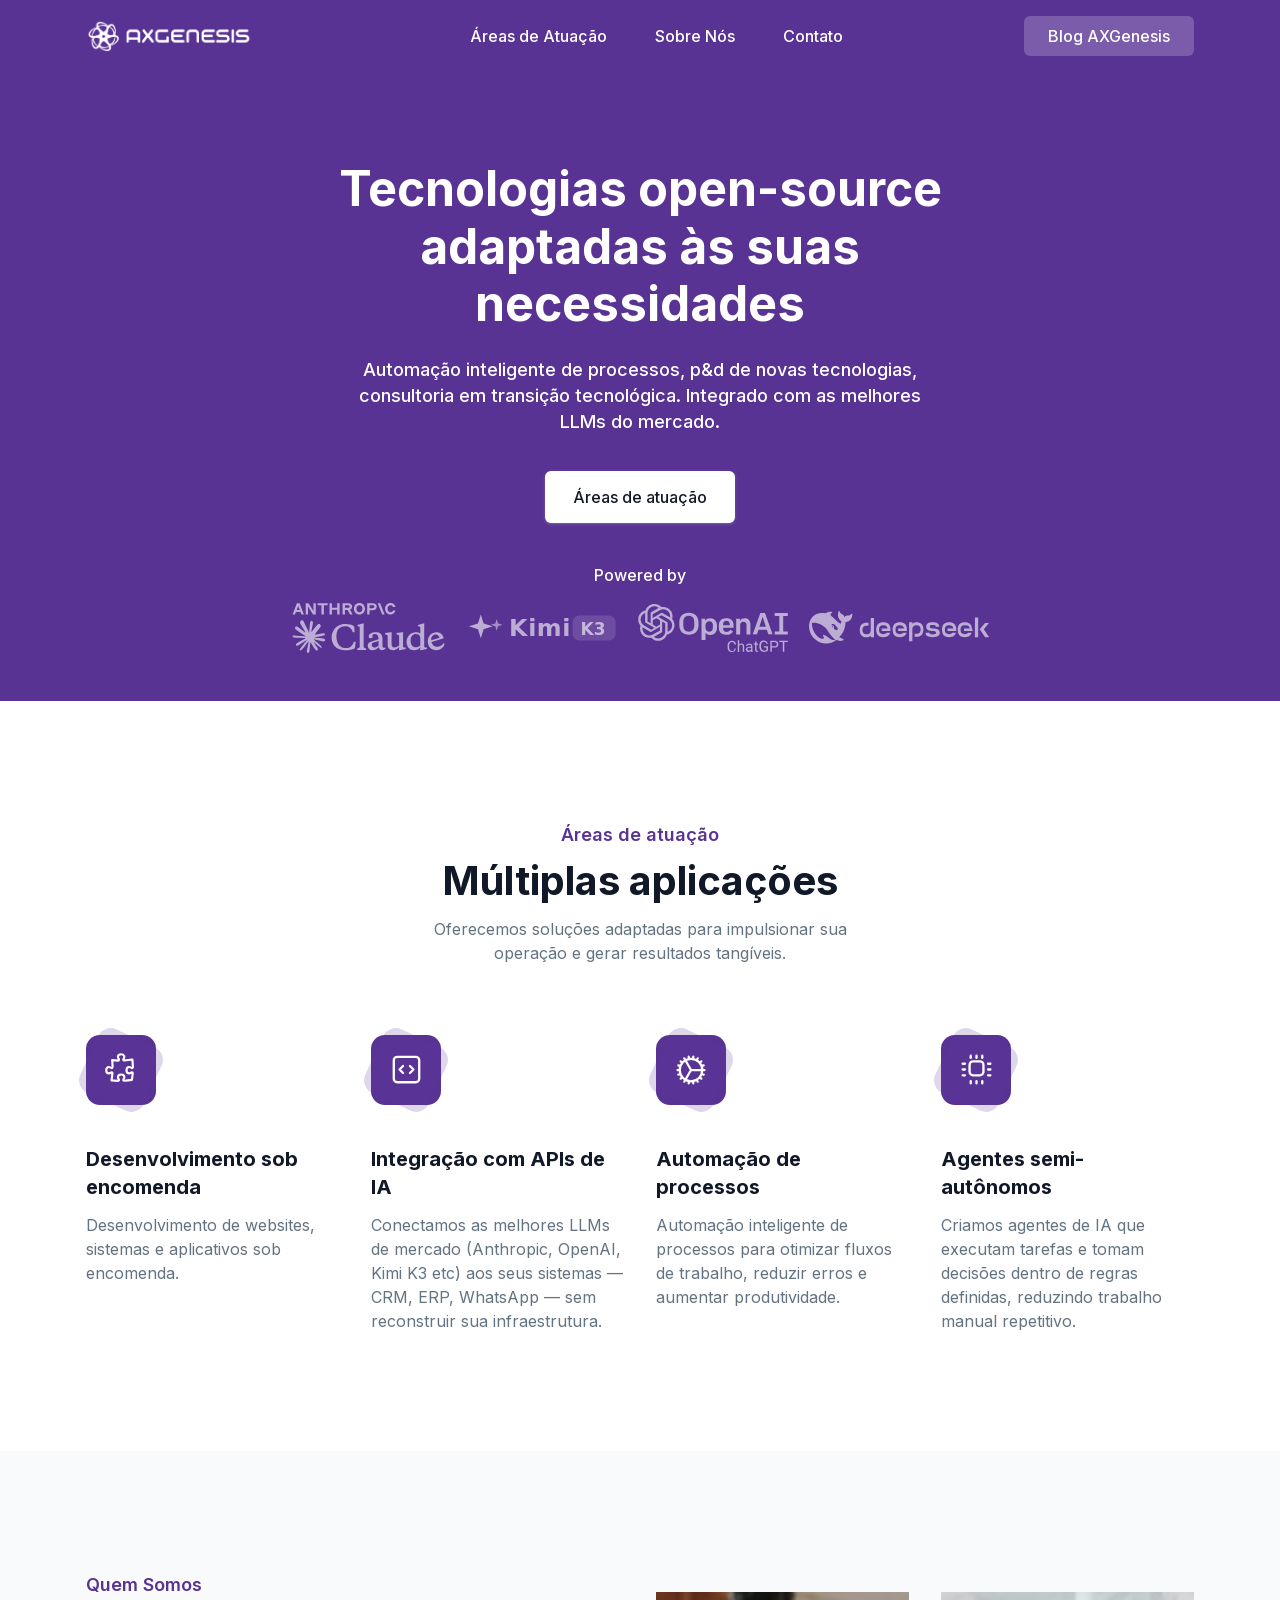
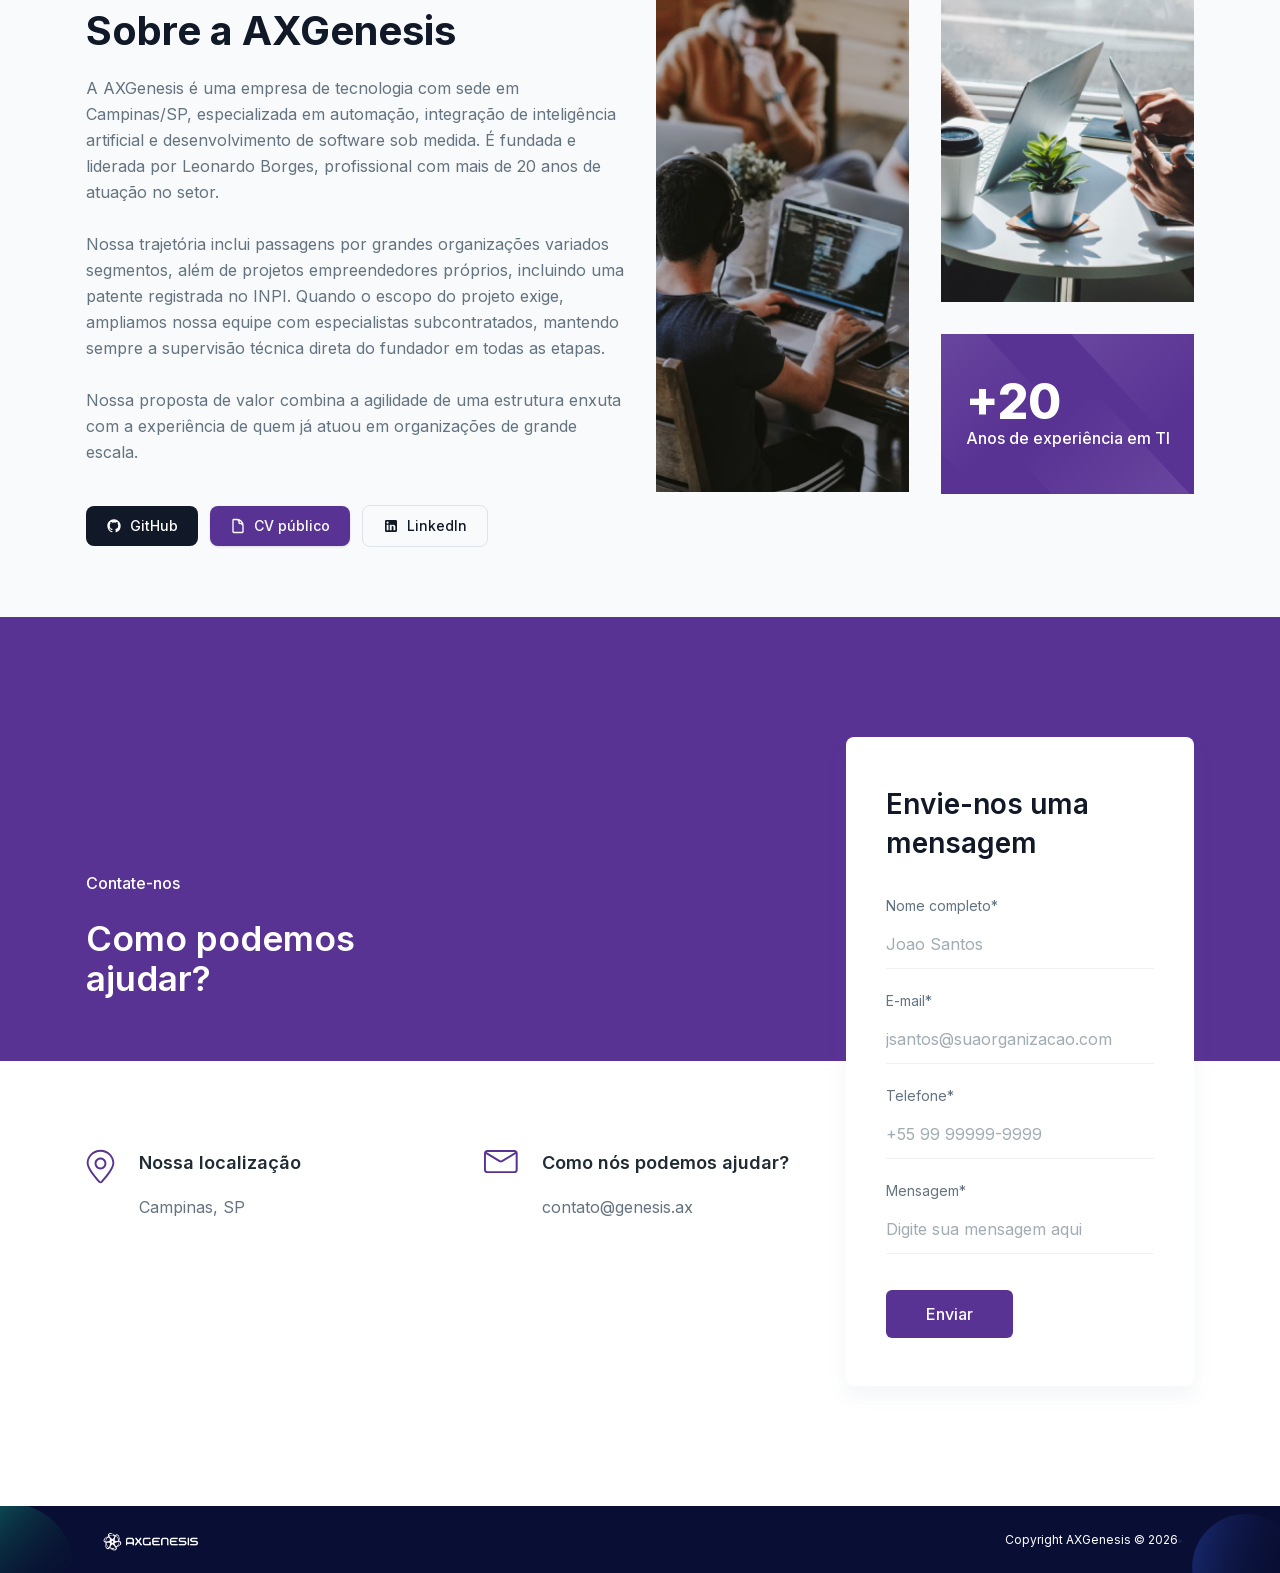
==== index.html @ af38ced1 "Deploy: 2026-09-05 17:07:04" ====
<!DOCTYPE html><!--0XOWK2RWVu7xTV4B09ggC--><html lang="en"><head><meta charSet="utf-8"/><meta name="viewport" content="width=device-width, initial-scale=1"/><link rel="preload" href="/_next/static/media/e4af272ccee01ff0-s.p.woff2" as="font" crossorigin="" type="font/woff2"/><link rel="preload" as="image" href="/assets/images/logo/logo-white.png?v251006"/><link rel="preload" as="image" href="/assets/images/logo/logo.png?v251006"/><link rel="stylesheet" href="/_next/static/css/878506a8f1ede162.css" data-precedence="next"/><link rel="stylesheet" href="/_next/static/css/25c878a8193214cf.css" data-precedence="next"/><link rel="preload" as="script" fetchPriority="low" href="/_next/static/chunks/webpack-84e8098a0999b35b.js"/><script src="/_next/static/chunks/4bd1b696-c023c6e3521b1417.js" async=""></script><script src="/_next/static/chunks/255-bc8b3b9a93d25a64.js" async=""></script><script src="/_next/static/chunks/main-app-a65206d79a00ed48.js" async=""></script><script src="/_next/static/chunks/app/layout-ecc657e2319ba017.js" async=""></script><script src="/_next/static/chunks/619-ba102abea3e3d0e4.js" async=""></script><script src="/_next/static/chunks/356-1fcf197c11312f1f.js" async=""></script><script src="/_next/static/chunks/app/page-31027a26f374701c.js" async=""></script><link rel="preload" href="/assets/js/wow.min.js" as="script"/><link rel="preload" href="/assets/js/main.js" as="script"/><meta name="next-size-adjust" content=""/><link rel="preload" href="/assets/images/logo/logo.png?v251006" as="image"/><title>AXGenesis - Tecnologias open-source adaptadas à sua necessidade</title><meta name="robots" content="noindex, nofollow, nocache"/><meta name="googlebot" content="noindex, nofollow, noimageindex, max-video-preview:-1, max-image-preview:none, max-snippet:-1"/><link rel="icon" href="/assets/images/favicon.png"/><script src="/_next/static/chunks/polyfills-42372ed130431b0a.js" noModule=""></script></head><body class="__variable_b9c7ce antialiased font-inter"><div hidden=""><!--$--><!--/$--></div><script>(self.__next_s=self.__next_s||[]).push(["/assets/js/wow.min.js",{}])</script><div class="absolute top-0 left-0 z-40 flex items-center w-full bg-primary ud-header"><div class="container px-4 mx-auto"><div class="relative flex items-center justify-between -mx-4"><div class="max-w-full px-4 w-full sm:w-60"><a class="block w-full py-5 navbar-logo" href="//"><img alt="logo" width="701" height="133" decoding="async" data-nimg="1" class="w-full header-logo header-logo-white" style="color:transparent" src="/assets/images/logo/logo-white.png?v251006"/><img alt="logo" width="701" height="133" decoding="async" data-nimg="1" class="w-full header-logo header-logo-black hidden" style="color:transparent" src="/assets/images/logo/logo.png?v251006"/></a></div><div class="flex items-center justify-between w-full px-4"><div class="flex-1 flex justify-center"><button id="navbarToggler" class="absolute right-4 top-1/2 block -translate-y-1/2 rounded-lg px-3 py-[6px] ring-primary lg:hidden "><span class="relative my-[6px] block h-[2px] w-[30px] bg-white"></span><span class="relative my-[6px] block h-[2px] w-[30px] bg-white"></span><span class="relative my-[6px] block h-[2px] w-[30px] bg-white"></span></button><nav id="navbarCollapse" class="absolute right-4 top-full w-full max-w-[250px] rounded-lg bg-white py-5 shadow-lg dark:bg-dark-2 lg:static lg:block lg:w-full lg:max-w-full lg:min-h-[72px] lg:bg-transparent lg:px-4 lg:py-0 lg:shadow-none dark:lg:bg-transparent xl:px-6 hidden"><ul class="block lg:flex lg:justify-center"><li class="relative group"><a href="#use-cases" class="flex py-2 mx-8 text-base font-medium ud-menu-scroll text-black dark:text-dark lg:text-white group-hover:text-primary dark:lg:text-white lg:mx-4 lg:inline-flex lg:px-0 lg:py-6 lg:group-hover:text-white lg:group-hover:opacity-70 xl:mx-6">Áreas de Atuação</a></li><li class="relative group"><a href="#about" class="flex py-2 mx-8 text-base font-medium ud-menu-scroll text-black dark:text-dark lg:text-white group-hover:text-primary dark:lg:text-white lg:mx-4 lg:inline-flex lg:px-0 lg:py-6 lg:group-hover:text-white lg:group-hover:opacity-70 xl:mx-6">Sobre Nós</a></li><li class="relative group"><a href="#contact" class="flex py-2 mx-8 text-base font-medium ud-menu-scroll text-black dark:text-dark lg:text-white group-hover:text-primary dark:lg:text-white lg:mx-4 lg:inline-flex lg:px-0 lg:py-6 lg:group-hover:text-white lg:group-hover:opacity-70 xl:mx-6">Contato</a></li><li class="relative group lg:hidden"><a class="flex py-2 mx-8 text-base font-medium text-black dark:text-dark lg:text-white group-hover:text-primary dark:lg:text-white lg:mx-4 lg:inline-flex lg:px-0 lg:py-6 lg:group-hover:text-white lg:group-hover:opacity-70 xl:mx-6" href="/blog/">Blog AXGenesis</a></li></ul></nav></div><div class="flex items-center justify-end shrink-0 pr-16 lg:pr-0"><div class="hidden lg:flex"><a class="whitespace-nowrap px-6 py-2 text-base font-medium text-white duration-300 ease-in-out rounded-md bg-white/20 signUpBtn hover:bg-white/100 hover:text-dark" href="/blog/">Blog AXGenesis</a></div></div></div></div></div></div><div id="home" class="relative overflow-hidden bg-primary pt-[120px] md:pt-[130px] lg:pt-[160px]"><div class="container px-4 mx-auto"><div class="flex flex-wrap items-center -mx-4"><div class="w-full px-4"><div class="hero-content wow fadeInUp mx-auto max-w-[780px] text-center" data-wow-delay=".2s"><h1 class="mb-6 text-3xl font-bold leading-snug text-white sm:text-4xl sm:leading-snug lg:text-5xl lg:leading-[1.2]">Tecnologias open-source adaptadas às suas necessidades</h1><p class="mx-auto mb-9 max-w-[600px] text-base font-medium text-white sm:text-lg sm:leading-[1.44]">Automação inteligente de processos, p&amp;d de novas tecnologias, consultoria em transição tecnológica. Integrado com as melhores LLMs do mercado.</p><ul class="flex flex-wrap items-center justify-center gap-5 mb-10"><li><a href="#use-cases" class="inline-flex items-center justify-center rounded-md bg-white px-7 py-[14px] text-center text-base font-medium text-dark shadow-1 transition duration-300 ease-in-out hover:bg-gray-2 hover:text-body-color">Áreas de atuação</a></li></ul><div><p class="mb-4 text-base font-medium text-center text-white">Powered by</p><div class="flex overflow-x-scroll items-center justify-start gap-4 text-center wow fadeInUp sm:justify-center md:overflow-x-hidden" data-wow-delay=".3s"><a href="https://www.anthropic.com/claude" class="duration-300 ease-in-out text-white/60 hover:text-white inline-flex items-center mr-[5px]" target="_blank"><svg viewBox="0 0 233.93408 76.937057" class="fill-current" width="155" height="50" xmlns="http://www.w3.org/2000/svg"><g transform="translate(-580.57819,-8.7834806)"><g transform="matrix(1.2590024,0,0,1.2590024,-167.99718,-2.2749427)"><g transform="matrix(0.12297993,0,0,0.12297993,594.57817,8.7834807)" fill="currentColor"><path d="m 250.649,23.3494 h 37.328 v 89.7446 h 23.825 V 23.3494 H 349.13 V 1.9061 h -98.481 z"></path><path d="M 208.557,79.7376 158.522,1.9061 H 131.519 V 113.094 h 23.032 V 35.2624 l 50.035,77.8316 h 27.002 V 1.9061 h -23.031 z"></path><path d="M 444.434,46.2224 H 392.017 V 1.9061 H 368.191 V 113.094 h 23.826 V 67.6657 h 52.417 V 113.094 H 468.26 V 1.9061 h -23.826 z"></path><path d="M 44.3163,1.9061 0,113.094 h 24.779 l 9.0634,-23.3495 h 46.3637 l 9.0619,23.3495 h 24.779 L 69.7307,1.9061 Z M 41.8575,69.0953 57.0235,30.0207 72.19,69.0953 Z"></path><path d="m 665.698,0 c -32.086,0 -54.8,23.826 -54.8,57.6588 0,33.5152 22.714,57.3412 54.8,57.3412 31.926,0 54.482,-23.826 54.482,-57.3412 C 720.18,23.826 697.624,0 665.698,0 Z m 0,92.7624 c -18.744,0 -30.18,-13.3425 -30.18,-35.1036 0,-22.0787 11.436,-35.4212 30.18,-35.4212 18.584,0 29.861,13.3425 29.861,35.4212 0,21.7612 -11.277,35.1036 -29.861,35.1036 z"></path><path d="m 998.785,75.7666 c -4.13,10.8011 -12.39,16.9958 -23.668,16.9958 -18.743,0 -30.179,-13.3425 -30.179,-35.1036 0,-22.0787 11.436,-35.4212 30.179,-35.4212 11.278,0 19.538,6.1947 23.668,16.9958 h 25.255 C 1017.85,15.4075 999.261,0 975.117,0 943.032,0 920.318,23.826 920.318,57.6588 920.318,91.174 943.032,115 975.117,115 999.42,115 1018,99.4337 1024.2,75.7666 Z"></path><path d="M 846.934,1.9061 891.25,113.094 h 24.302 L 871.236,1.9061 Z"></path><path d="M 796.74,1.9061 H 742.417 V 113.094 h 23.826 V 72.7486 h 30.497 c 25.256,0 40.663,-13.3425 40.663,-35.4213 0,-22.0788 -15.407,-35.4212 -40.663,-35.4212 z m -1.112,49.3991 H 766.243 V 23.3494 h 29.385 c 11.755,0 17.949,4.7652 17.949,13.9779 0,9.2127 -6.194,13.9779 -17.949,13.9779 z"></path><path d="m 592.631,35.7389 c 0,-20.9668 -15.407,-33.8328 -40.663,-33.8328 H 497.645 V 113.094 h 23.826 V 69.5718 h 26.525 l 23.827,43.5222 h 26.368 L 571.807,66.2568 C 585.05,61.166 592.631,50.4459 592.631,35.7389 Z m -71.16,-12.39 h 29.385 c 11.754,0 17.949,4.2887 17.949,12.39 0,8.1013 -6.195,12.39 -17.949,12.39 h -29.385 z"></path></g><g transform="matrix(0.26929633,0,0,0.26929633,574.12242,-30.207122)" fill="currentColor"><path d="m 105.01,322.07 29.14,-16.35 0.49,-1.42 -0.49,-0.79 h -1.42 l -4.87,-0.3 -16.65,-0.45 -14.44,-0.6 -13.99,-0.75 -3.52,-0.75 -3.3,-4.35 0.34,-2.17 2.96,-1.99 4.24,0.37 9.37,0.64 14.06,0.97 10.2,0.6 15.11,1.57 h 2.4 l 0.34,-0.97 -0.82,-0.6 -0.64,-0.6 -14.55,-9.86 -15.75,-10.42 -8.25,-6 -4.46,-3.04 -2.25,-2.85 -0.97,-6.22 4.05,-4.46 5.44,0.37 1.39,0.37 5.51,4.24 11.77,9.11 15.37,11.32 2.25,1.87 0.9,-0.64 0.11,-0.45 -1.01,-1.69 -8.36,-15.11 -8.92,-15.37 -3.97,-6.37 -1.05,-3.82 c -0.37,-1.57 -0.64,-2.89 -0.64,-4.5 l 4.61,-6.26 2.55,-0.82 6.15,0.82 2.59,2.25 3.82,8.74 6.19,13.76 9.6,18.71 2.81,5.55 1.5,5.14 0.56,1.57 h 0.97 v -0.9 l 0.79,-10.54 1.46,-12.94 1.42,-16.65 0.49,-4.69 2.32,-5.62 4.61,-3.04 3.6,1.72 2.96,4.24 -0.41,2.74 -1.76,11.44 -3.45,17.92 -2.25,12 h 1.31 l 1.5,-1.5 6.07,-8.06 10.2,-12.75 4.5,-5.06 5.25,-5.59 3.37,-2.66 h 6.37 l 4.69,6.97 -2.1,7.2 -6.56,8.32 -5.44,7.05 -7.8,10.5 -4.87,8.4 0.45,0.67 1.16,-0.11 17.62,-3.75 9.52,-1.72 11.36,-1.95 5.14,2.4 0.56,2.44 -2.02,4.99 -12.15,3 -14.25,2.85 -21.22,5.02 -0.26,0.19 0.3,0.37 9.56,0.9 4.09,0.22 h 10.01 l 18.64,1.39 4.87,3.22 2.92,3.94 -0.49,3 -7.5,3.82 -10.12,-2.4 -23.62,-5.62 -8.1,-2.02 h -1.12 v 0.67 l 6.75,6.6 12.37,11.17 15.49,14.4 0.79,3.56 -1.99,2.81 -2.1,-0.3 -13.61,-10.24 -5.25,-4.61 -11.89,-10.01 h -0.79 v 1.05 l 2.74,4.01 14.47,21.75 0.75,6.67 -1.05,2.17 -3.75,1.31 -4.12,-0.75 -8.47,-11.89 -8.74,-13.39 -7.05,-12 -0.86,0.49 -4.16,44.81 -1.95,2.29 -4.5,1.72 -3.75,-2.85 -1.99,-4.61 1.99,-9.11 2.4,-11.89 1.95,-9.45 1.76,-11.74 1.05,-3.9 -0.07,-0.26 -0.86,0.11 -8.85,12.15 -13.46,18.19 -10.65,11.4 -2.55,1.01 -4.42,-2.29 0.41,-4.09 2.47,-3.64 14.74,-18.75 8.89,-11.62 5.74,-6.71 -0.04,-0.97 h -0.34 l -39.15,25.42 -6.97,0.9 -3,-2.81 0.37,-4.61 1.42,-1.5 11.77,-8.1 -0.04,0.04 z"></path><path d="m 317.73,349.33 c -18.82,0 -31.69,-10.5 -37.76,-26.66 -3.17,-8.42 -4.74,-17.36 -4.61,-26.36 0,-27.11 12.15,-45.94 39,-45.94 18.04,0 29.17,7.87 35.51,26.66 h 7.72 l -1.05,-25.91 c -10.8,-6.97 -24.3,-10.5 -40.72,-10.5 -23.14,0 -42.82,10.35 -53.77,29.02 -5.66,9.86 -8.53,21.07 -8.32,32.44 0,20.74 9.79,39.11 28.16,49.31 10.06,5.37 21.34,8.04 32.74,7.72 17.92,0 32.14,-3.41 44.74,-9.37 l 3.26,-28.57 h -7.87 c -4.72,13.05 -10.35,20.89 -19.69,25.05 -4.57,2.06 -10.35,3.11 -17.32,3.11 z m 81.18,-98.96 0.75,-12.75 h -5.32 l -23.7,7.12 v 3.86 l 10.5,4.87 v 89.17 c 0,6.07 -3.11,7.42 -11.25,8.44 v 6.52 h 40.31 v -6.52 c -8.17,-1.01 -11.25,-2.36 -11.25,-8.44 V 250.4 l -0.04,-0.04 z m 160.31,108.75 h 3.11 l 27.26,-5.17 v -6.67 l -3.82,-0.3 c -6.37,-0.6 -8.02,-1.91 -8.02,-7.12 v -47.55 l 0.75,-15.26 h -4.31 l -25.76,3.71 v 6.52 l 2.51,0.45 c 6.97,1.01 9.04,2.96 9.04,7.84 v 42.37 c -6.67,5.17 -13.05,8.44 -20.62,8.44 -8.4,0 -13.61,-4.27 -13.61,-14.25 v -39.79 l 0.75,-15.26 h -4.42 l -25.8,3.71 v 6.52 l 2.66,0.45 c 6.97,1.01 9.04,2.96 9.04,7.84 v 39.11 c 0,16.57 9.37,24.45 24.3,24.45 11.4,0 20.74,-6.07 27.75,-14.51 l -0.75,14.51 -0.04,-0.04 z M 484.3,306.36 c 0,-21.19 -11.25,-29.32 -31.57,-29.32 -17.92,0 -30.94,7.42 -30.94,19.72 0,3.67 1.31,6.49 3.97,8.44 l 13.65,-1.8 c -0.6,-4.12 -0.9,-6.64 -0.9,-7.69 0,-6.97 3.71,-10.5 11.25,-10.5 11.14,0 16.76,7.84 16.76,20.44 v 4.12 l -28.12,8.44 c -9.37,2.55 -14.7,4.76 -18.26,9.94 -1.89,3.17 -2.8,6.82 -2.62,10.5 0,12 8.25,20.47 22.35,20.47 10.2,0 19.24,-4.61 27.11,-13.35 2.81,8.74 7.12,13.35 14.81,13.35 6.22,0 11.85,-2.51 16.87,-7.42 l -1.5,-5.17 c -2.17,0.6 -4.27,0.9 -6.49,0.9 -4.31,0 -6.37,-3.41 -6.37,-10.09 v -30.97 z m -36,40.76 c -7.69,0 -12.45,-4.46 -12.45,-12.3 0,-5.32 2.51,-8.44 7.87,-10.24 l 22.8,-7.24 v 21.9 c -7.27,5.51 -11.55,7.87 -18.22,7.87 z m 237.36,6.82 v -6.67 l -3.86,-0.3 c -6.37,-0.6 -7.99,-1.91 -7.99,-7.12 v -89.47 l 0.75,-12.75 h -5.36 l -23.7,7.12 v 3.86 l 10.5,4.87 v 29.32 c -5.91,-4.05 -12.98,-6.08 -20.14,-5.77 -23.55,0 -41.92,17.92 -41.92,44.74 0,22.09 13.2,37.35 34.95,37.35 11.25,0 21.04,-5.47 27.11,-13.95 l -0.75,13.95 h 3.15 l 27.26,-5.17 v 0 z m -49.35,-68.02 c 11.25,0 19.69,6.52 19.69,18.52 v 33.75 c -5.18,5.16 -12.23,8 -19.54,7.87 -16.12,0 -24.3,-12.75 -24.3,-29.77 0,-19.12 9.34,-30.37 24.15,-30.37 z M 743.3,302.8 c -2.1,-9.9 -8.17,-15.52 -16.61,-15.52 -12.6,0 -21.34,9.49 -21.34,23.1 0,20.14 10.65,33.19 27.86,33.19 11.48,-0.12 22.04,-6.33 27.71,-16.31 l 5.02,1.35 c -2.25,17.47 -18.07,30.52 -37.5,30.52 -22.8,0 -38.51,-16.87 -38.51,-40.87 0,-24 17.06,-41.21 39.86,-41.21 17.02,0 29.02,10.24 32.89,28.01 l -59.4,18.22 v -8.02 l 40.01,-12.41 v -0.04 z"></path></g></g></g></svg></a><a href="https://kimi.moonshot.cn/" class="duration-300 ease-in-out text-white/60 hover:text-white inline-flex items-center mr-[5px]" target="_blank" rel="noopener noreferrer"><svg class="fill-current" width="150" height="34" viewBox="0 0 132 30" fill="currentColor" xmlns="http://www.w3.org/2000/svg"><path d="M12 3 L14.5 11 L22.5 13.5 L14.5 16 L12 24 L9.5 16 L1.5 13.5 L9.5 11 Z"></path><path d="M26 7 L27.2 11 L31.2 12.2 L27.2 13.4 L26 17.4 L24.8 13.4 L20.8 12.2 L24.8 11 Z" opacity="0.75"></path><text x="37" y="22" font-family="system-ui, -apple-system, sans-serif" font-weight="700" font-size="21" letter-spacing="0.5">Kimi</text><rect x="93" y="4" width="38" height="22" rx="6" fill="currentColor" fill-opacity="0.2"></rect><text x="100" y="21" font-family="system-ui, -apple-system, sans-serif" font-weight="800" font-size="15" fill="currentColor">K3</text></svg></a><a href="https://openai.com/index/chatgpt/" class="duration-300 ease-in-out text-white/60 hover:text-white inline-flex items-center mr-[5px]" target="_blank"><svg class="fill-current" width="150" height="48" viewBox="0 0 258.46338 82.937408"><g transform="translate(-3.9409282,-3.111367)"><g transform="matrix(2.1542184,0,0,2.1542184,3.8981019,3.111367)" fill="currentColor"><path d="m 40.7,7 c 0,0 0,0 0,0 C 40.6,7 40.6,7 40.6,7 35.9,7 33,9.9 33,14.6 v 2.5 c 0,4.7 2.9,7.6 7.6,7.6 0,0 0,0 0.1,0 0.1,0 0,0 0.1,0 4.7,0 7.6,-2.9 7.6,-7.6 V 14.6 C 48.3,9.9 45.4,7 40.7,7 Z M 45,17.3 c 0,3.1 -1.6,4.9 -4.4,4.9 -2.8,0 -4.4,-1.8 -4.4,-4.9 v -2.9 c 0,-3.1 1.6,-4.9 4.4,-4.9 2.8,0 4.4,1.8 4.4,4.9 z m 40.6,-5.8 c 0,0 -0.1,0 0,0 -0.1,0 -0.1,0 -0.1,0 -1.8,0 -3,0.6 -3.7,1.8 l -0.2,0.4 v -1.8 h -3 v 12.6 h 3.2 V 17 c 0,-1.8 0.9,-2.8 2.6,-2.8 1.6,0 2.5,1 2.5,2.7 v 7.5 H 90 v -8.1 c 0,-3 -1.7,-4.8 -4.4,-4.8 z M 120,9.7 V 7.3 h -10.5 v 2.4 h 3.7 V 22 h -3.7 v 2.4 H 120 V 22 h -3.7 V 9.7 c 0,0 3.7,0 3.7,0 z M 101.2,7.3 v 0 H 98 l -6.1,17 h 3.4 l 1.2,-3.6 h 6.7 v 0 l 1.2,3.6 h 3.4 l -6.1,-17 z m -4,11 2.6,-8.1 2.6,8.1 z M 57.8,11.5 c 0,0 -0.1,0 0,0 -0.1,0 -0.1,0 -0.1,0 -1.6,0 -3,0.7 -3.7,1.8 l -0.2,0.3 v -1.7 h -3 V 28.8 H 54 v -5.9 l 0.2,0.3 c 0.7,1 2,1.6 3.6,1.6 0,0 0,0 0.1,0 0,0 0,0 0.1,0 2.6,0 5.2,-1.7 5.2,-5.5 V 17 c -0.1,-2.7 -1.8,-5.5 -5.4,-5.5 z m 2.1,7.5 c 0,2 -1.2,3.2 -3,3.3 -1.7,0 -2.9,-1.4 -2.9,-3.2 v -1.9 c 0,-1.9 1.2,-3.2 3,-3.3 1.8,0 3,1.3 3,3.3 -0.1,0 -0.1,1.8 -0.1,1.8 z m 11,-7.5 v 0 c -0.1,0 -0.1,0 -0.2,0 -0.1,0 -0.1,0 -0.2,0 v 0 c -3.6,0 -5.8,2.2 -5.8,5.8 v 1.8 c 0,3.5 2.2,5.6 5.8,5.6 0.1,0 0.2,0 0.2,0 0.1,0 0.1,0 0.1,0 2.4,0 4.1,-0.9 5.2,-2.7 l -2,-1.3 c -0.7,1 -1.7,1.8 -3,1.8 -1.8,0 -2.9,-1.1 -2.9,-3 V 19 h 8.4 v -2 c 0,-3.4 -2.2,-5.5 -5.6,-5.5 z M 68.1,17 v -0.3 c 0,-2 0.9,-3.1 2.7,-3.2 1.7,0.1 2.7,1.2 2.7,3 V 17 Z"></path><path d="m 27.2,12.1 c 0.7,-2 0.4,-4.2 -0.6,-6 C 25,3.3 21.7,1.9 18.6,2.5 17.2,0.9 15.1,0 13,0 9.8,0 6.9,2.1 5.9,5.2 3.8,5.6 2.1,6.9 1,8.7 c -1.6,2.8 -1.2,6.3 0.9,8.7 -0.7,2 -0.4,4.2 0.6,6 1.6,2.8 4.8,4.2 8,3.6 1.4,1.6 3.4,2.5 5.5,2.5 3.2,0 6.1,-2.1 7.1,-5.1 C 25.2,24 27,22.7 28,20.8 29.8,18 29.4,14.5 27.2,12.1 Z M 24.9,7 c 0.6,1.1 0.9,2.4 0.7,3.7 0,0 -0.1,-0.1 -0.2,-0.1 L 19.5,7.2 C 19.2,7 18.8,7 18.5,7.2 l -6.9,4 V 8.3 L 17.4,5 c 2.6,-1.6 6,-0.6 7.5,2 z m -13.2,6.1 2.9,-1.7 2.9,1.7 v 3.4 l -2.9,1.7 -2.9,-1.7 z M 13,1.9 c 1.3,0 2.6,0.4 3.5,1.3 0,0 -0.1,0.1 -0.2,0.1 L 10.4,6.7 C 10.2,6.9 10,7.2 10,7.5 v 8 L 7.5,14 V 7.5 C 7.5,4.4 10,1.9 13,1.9 Z M 2.7,9.7 v 0 C 3.3,8.6 4.4,7.7 5.6,7.3 v 7 c 0,0.4 0.2,0.7 0.5,0.8 l 6.9,4 -2.5,1.5 -5.7,-3.3 C 2.1,15.7 1.2,12.3 2.7,9.7 Z m 1.5,12.8 v 0 C 3.5,21.4 3.3,20.1 3.5,18.8 c 0,0 0.1,0.1 0.2,0.1 l 5.9,3.4 c 0.3,0.2 0.7,0.2 1,0 l 6.9,-4 v 2.9 l -5.7,3.3 c -2.7,1.6 -6,0.7 -7.6,-2 z m 11.9,5.1 c -1.3,0 -2.6,-0.5 -3.5,-1.3 0,0 0.1,-0.1 0.2,-0.1 l 5.9,-3.4 C 19,22.6 19.2,22.3 19.2,22 v -8 l 2.5,1.5 v 6.6 c 0,3 -2.5,5.5 -5.6,5.5 z m 10.4,-7.8 c -0.6,1.1 -1.7,2 -2.9,2.4 v -7 c 0,-0.4 -0.2,-0.7 -0.5,-0.8 v 0 l -6.9,-4 2.5,-1.4 5.7,3.3 c 2.7,1.5 3.6,4.9 2.1,7.5 z"></path><g fill="currentColor"><path d="m 78.4,35.5 c -0.1,0.9 -0.5,1.7 -1,2.2 -0.6,0.5 -1.3,0.8 -2.3,0.8 -1,0 -1.9,-0.4 -2.5,-1.1 -0.6,-0.7 -0.9,-1.7 -0.9,-3 v -0.8 c 0,-0.8 0.1,-1.5 0.4,-2.2 0.3,-0.6 0.7,-1.1 1.2,-1.4 0.5,-0.3 1.2,-0.5 1.9,-0.5 0.9,0 1.7,0.3 2.3,0.8 0.6,0.5 0.9,1.2 1,2.2 H 77.3 C 77.2,31.8 77,31.3 76.6,31 c -0.3,-0.3 -0.8,-0.5 -1.4,-0.5 -0.7,0 -1.3,0.3 -1.7,0.8 -0.4,0.5 -0.6,1.3 -0.6,2.3 v 0.9 c 0,1 0.2,1.7 0.6,2.3 0.4,0.6 1,0.8 1.7,0.8 0.6,0 1.1,-0.1 1.5,-0.4 0.3,-0.3 0.6,-0.8 0.7,-1.5 h 1 z"></path><path d="m 81,32.5 c 0.5,-0.6 1.1,-0.9 1.9,-0.9 1.4,0 2.1,0.8 2.1,2.3 v 4.3 h -1.1 v -4.3 c 0,-0.5 -0.1,-0.8 -0.3,-1 -0.2,-0.2 -0.5,-0.3 -1,-0.3 -0.4,0 -0.7,0.1 -1,0.3 -0.3,0.2 -0.5,0.4 -0.6,0.8 v 4.7 H 79.9 V 29 H 81 Z"></path><path d="m 90.7,38.3 c -0.1,-0.1 -0.1,-0.4 -0.2,-0.7 -0.5,0.5 -1.1,0.8 -1.9,0.8 -0.6,0 -1.2,-0.2 -1.6,-0.5 -0.4,-0.4 -0.6,-0.8 -0.6,-1.4 0,-0.7 0.3,-1.2 0.8,-1.6 0.5,-0.4 1.2,-0.6 2.2,-0.6 h 1.1 v -0.5 c 0,-0.4 -0.1,-0.7 -0.4,-0.9 -0.3,-0.2 -0.6,-0.3 -1,-0.3 -0.4,0 -0.7,0.1 -1,0.3 -0.3,0.2 -0.4,0.4 -0.4,0.7 h -1.1 c 0,-0.3 0.1,-0.6 0.3,-0.9 0.2,-0.3 0.5,-0.5 0.9,-0.7 0.4,-0.2 0.8,-0.3 1.3,-0.3 0.8,0 1.3,0.2 1.8,0.6 0.4,0.4 0.6,0.9 0.7,1.6 v 3 c 0,0.6 0.1,1.1 0.2,1.4 v 0.1 h -1.1 z m -1.8,-0.9 c 0.4,0 0.7,-0.1 1,-0.3 0.3,-0.2 0.5,-0.4 0.7,-0.7 v -1.3 h -0.9 c -1.4,0 -2.1,0.4 -2.1,1.2 0,0.4 0.1,0.6 0.4,0.8 0.3,0.2 0.5,0.3 0.9,0.3 z"></path><path d="m 94.9,30.1 v 1.6 h 1.2 v 0.9 h -1.2 v 4.1 c 0,0.3 0.1,0.5 0.2,0.6 0.1,0.1 0.3,0.2 0.6,0.2 0.1,0 0.3,0 0.5,-0.1 v 0.9 c -0.3,0.1 -0.6,0.1 -0.9,0.1 -0.5,0 -0.9,-0.2 -1.1,-0.5 -0.2,-0.3 -0.4,-0.7 -0.4,-1.3 v -4.1 h -1.2 v -0.9 h 1.2 V 30 h 1.1 z"></path><path d="m 104.1,37.1 c -0.3,0.4 -0.7,0.7 -1.3,1 -0.5,0.2 -1.2,0.3 -1.9,0.3 -0.7,0 -1.4,-0.2 -1.9,-0.5 -0.6,-0.3 -1,-0.8 -1.3,-1.4 -0.3,-0.6 -0.5,-1.3 -0.5,-2.2 v -0.8 c 0,-1.3 0.3,-2.4 0.9,-3.1 0.6,-0.7 1.5,-1.1 2.6,-1.1 0.9,0 1.7,0.2 2.2,0.7 0.6,0.5 0.9,1.1 1,2 H 103 c -0.2,-1.2 -0.9,-1.8 -2.1,-1.8 -0.8,0 -1.4,0.3 -1.8,0.8 -0.4,0.5 -0.6,1.3 -0.6,2.4 v 0.7 c 0,1 0.2,1.8 0.7,2.4 0.5,0.6 1.1,0.9 1.8,0.9 0.4,0 0.8,0 1.1,-0.1 0.3,-0.1 0.6,-0.3 0.8,-0.5 v -2 h -2 v -1 h 3.2 z"></path><path d="m 107.2,34.8 v 3.5 H 106 v -8.8 h 3.3 c 1,0 1.7,0.2 2.3,0.7 0.5,0.5 0.8,1.1 0.8,2 0,0.9 -0.3,1.5 -0.8,2 -0.5,0.5 -1.3,0.7 -2.3,0.7 h -2.1 z m 0,-0.9 h 2.1 c 0.6,0 1.1,-0.1 1.4,-0.4 0.3,-0.3 0.5,-0.7 0.5,-1.3 0,-0.5 -0.2,-0.9 -0.5,-1.3 -0.3,-0.3 -0.8,-0.5 -1.4,-0.5 h -2.2 v 3.5 z"></path><path d="m 120,30.4 h -2.8 v 7.9 H 116 v -7.9 h -2.8 v -1 h 6.8 z"></path></g></g></g></svg></a><a href="https://github.com/deepseek-ai/DeepSeek-R1" class="duration-300 ease-in-out text-white/60 hover:text-white inline-flex items-center" target="_blank"><svg class="fill-current" width="180" height="32.5" viewBox="0 0 261.948 47.305"><g transform="translate(-297.396,-21.010)"><g transform="matrix(0.526,0,0,0.526,281.200,-60.459)" fill="currentColor"><g transform="matrix(2.075,0,0,2.075,30.825,155.016)" fill="currentColor"><path d="M57.25,3.64C56.64,3.33 56.37,3.91 56.01,4.21C55.89,4.3 55.79,4.43 55.68,4.54C54.79,5.52 53.74,6.16 52.37,6.08C50.38,5.97 48.67,6.61 47.16,8.16C46.84,6.24 45.77,5.1 44.15,4.36C43.3,3.98 42.45,3.6 41.85,2.77C41.44,2.17 41.32,1.51 41.12,0.86C40.98,0.47 40.85,0.07 40.41,0C39.93,-0.07 39.74,0.34 39.55,0.68C38.8,2.09 38.5,3.64 38.53,5.2C38.6,8.73 40.06,11.54 42.96,13.54C43.29,13.76 43.38,13.99 43.27,14.33C43.08,15.02 42.84,15.68 42.63,16.37C42.5,16.81 42.3,16.91 41.84,16.72C40.25,16.04 38.87,15.04 37.65,13.82C35.59,11.79 33.72,9.54 31.39,7.78C30.85,7.37 30.3,6.99 29.73,6.63C27.36,4.28 30.05,2.35 30.67,2.12C31.32,1.88 30.89,1.06 28.79,1.06C26.69,1.07 24.77,1.79 22.31,2.75C21.96,2.89 21.58,3 21.19,3.08C18.97,2.65 16.66,2.56 14.24,2.83C9.7,3.35 6.07,5.54 3.4,9.27C0.19,13.76 -0.56,18.87 0.36,24.19C1.33,29.8 4.14,34.44 8.46,38.07C12.94,41.84 18.1,43.68 23.98,43.33C27.56,43.12 31.54,42.63 36.02,38.76C37.16,39.33 38.34,39.56 40.31,39.74C41.83,39.88 43.29,39.66 44.43,39.42C46.2,39.04 46.08,37.37 45.43,37.06C40.24,34.6 41.38,35.6 40.34,34.79C42.98,31.6 46.96,28.3 48.52,17.59C48.64,16.74 48.54,16.2 48.52,15.51C48.51,15.09 48.6,14.93 49.07,14.88C50.38,14.73 51.64,14.37 52.8,13.72C56.16,11.84 57.52,8.77 57.84,5.08C57.89,4.51 57.83,3.93 57.25,3.64ZM27.91,36.83C22.88,32.8 20.44,31.47 19.43,31.53C18.49,31.59 18.65,32.68 18.86,33.4C19.08,34.11 19.36,34.6 19.76,35.22C20.03,35.63 20.22,36.24 19.48,36.7C17.86,37.72 15.04,36.35 14.91,36.29C11.63,34.32 8.89,31.72 6.95,28.16C5.09,24.74 4,21.07 3.82,17.16C3.78,16.21 4.05,15.88 4.97,15.7C6.19,15.48 7.44,15.43 8.66,15.61C13.8,16.37 18.17,18.71 21.84,22.42C23.94,24.53 25.52,27.06 27.15,29.52C28.89,32.14 30.75,34.63 33.13,36.68C33.97,37.4 34.64,37.94 35.28,38.34C33.35,38.56 30.12,38.61 27.91,36.83ZM30.33,21.02C30.33,20.6 30.66,20.26 31.07,20.26C31.17,20.26 31.25,20.28 31.33,20.31C31.43,20.35 31.53,20.41 31.6,20.49C31.73,20.63 31.81,20.82 31.81,21.02C31.81,21.44 31.48,21.77 31.06,21.77C30.65,21.77 30.33,21.44 30.33,21.02ZM37.82,24.93C37.34,25.14 36.86,25.31 36.4,25.33C35.68,25.36 34.9,25.07 34.48,24.71C33.82,24.14 33.35,23.83 33.15,22.84C33.06,22.42 33.11,21.77 33.19,21.4C33.36,20.6 33.17,20.08 32.61,19.61C32.16,19.23 31.58,19.12 30.95,19.12C30.72,19.12 30.5,19.02 30.34,18.93C30.07,18.8 29.86,18.47 30.06,18.05C30.13,17.92 30.45,17.6 30.53,17.54C31.38,17.04 32.37,17.2 33.29,17.58C34.14,17.93 34.78,18.58 35.7,19.5C36.65,20.61 36.82,20.91 37.35,21.74C37.78,22.39 38.16,23.06 38.43,23.83C38.59,24.3 38.38,24.7 37.82,24.93Z" fill-rule="nonzero"></path><path d="M143.32,34.23H140.83V30.37H143.32C144.86,30.37 146.42,29.99 147.43,28.92C148.44,27.85 148.81,26.21 148.81,24.57C148.81,22.94 148.44,21.3 147.43,20.23C146.42,19.16 144.86,18.78 143.32,18.78C141.77,18.78 140.22,19.16 139.21,20.23C138.19,21.3 137.83,22.94 137.83,24.57V40.44H133.46V14.92H137.83V16.54H138.63C138.71,16.45 138.8,16.36 138.9,16.27C139.99,15.27 141.66,14.92 143.32,14.92C145.89,14.92 148.48,15.56 150.17,17.34C151.85,19.12 152.46,21.86 152.46,24.58C152.46,27.29 151.85,30.03 150.17,31.81C148.48,33.6 145.89,34.23 143.32,34.23ZM76.79,15.59H79.28V19.45H76.79C75.25,19.45 73.69,19.83 72.68,20.91C71.67,21.98 71.3,23.62 71.3,25.25C71.3,26.88 71.67,28.52 72.68,29.59C73.69,30.66 75.25,31.05 76.79,31.05C78.34,31.05 79.89,30.66 80.9,29.59C81.92,28.52 82.28,26.88 82.28,25.25V9.39H86.65V34.91H82.28V33.28H81.48C81.4,33.38 81.31,33.47 81.21,33.55C80.12,34.55 78.45,34.91 76.79,34.91C74.22,34.91 71.63,34.27 69.94,32.48C68.26,30.7 67.65,27.97 67.65,25.25C67.65,22.53 68.26,19.8 69.94,18.01C71.63,16.23 74.22,15.59 76.79,15.59ZM108.59,24.91V26.46H96.95V23.36H104.67C104.49,22.23 104.08,21.18 103.36,20.42C102.3,19.31 100.69,18.91 99.08,18.91C97.48,18.91 95.86,19.31 94.81,20.42C93.76,21.52 93.38,23.22 93.38,24.91C93.38,26.6 93.76,28.3 94.81,29.41C95.86,30.52 97.48,30.91 99.08,30.91C100.69,30.91 102.3,30.52 103.36,29.41C103.51,29.25 103.64,29.08 103.76,28.9H108.08C107.7,30.24 107.1,31.45 106.2,32.4C104.45,34.25 101.75,34.91 99.08,34.91C96.41,34.91 93.72,34.25 91.97,32.4C90.21,30.55 89.58,27.72 89.58,24.91C89.58,22.1 90.21,19.27 91.97,17.42C93.72,15.58 96.41,14.92 99.08,14.92C101.75,14.92 104.45,15.58 106.2,17.42C107.96,19.27 108.59,22.1 108.59,24.91ZM130.52,24.91V26.46H118.88V23.36H126.61C126.43,22.23 126.02,21.18 125.29,20.42C124.24,19.31 122.63,18.91 121.02,18.91C119.42,18.91 117.8,19.31 116.75,20.42C115.7,21.52 115.32,23.22 115.32,24.91C115.32,26.6 115.7,28.3 116.75,29.41C117.8,30.52 119.42,30.91 121.02,30.91C122.63,30.91 124.24,30.52 125.29,29.41C125.44,29.25 125.58,29.08 125.7,28.9H130.02C129.64,30.24 129.04,31.45 128.14,32.4C126.38,34.25 123.69,34.91 121.02,34.91C118.35,34.91 115.66,34.25 113.9,32.4C112.15,30.55 111.52,27.72 111.52,24.91C111.52,22.1 112.15,19.27 113.9,17.42C115.66,15.58 118.35,14.92 121.02,14.92C123.69,14.92 126.38,15.58 128.14,17.42C129.89,19.27 130.52,22.1 130.52,24.91ZM164.9,23.11H164.99C167.63,23.119 170.28,23.512 172.01,24.59C173.77,25.68 174.4,27.35 174.4,29.01C174.4,30.67 173.77,32.34 172.01,33.43C170.26,34.52 167.57,34.91 164.9,34.91C162.22,34.91 159.53,34.52 157.78,33.43C156.03,32.34 155.4,30.67 155.4,29.01H160.52C160.52,29.65 160.82,30.3 161.65,30.72C162.47,31.14 163.74,31.3 165,31.3C166.26,31.3 167.53,31.14 168.36,30.72C169.19,30.3 169.48,29.65 169.48,29.01C169.48,28.36 169.19,27.71 168.36,27.29C167.53,26.87 166.16,26.72 164.9,26.72C162.48,26.72 160.05,26.33 158.46,25.24C156.87,24.15 156.3,22.48 156.3,20.82C156.3,19.16 156.87,17.49 158.46,16.4C160.05,15.31 162.48,14.92 164.9,14.92C167.32,14.92 169.75,15.31 171.34,16.4C172.92,17.49 173.49,19.16 173.49,20.82H169.04C169.04,20.17 168.78,19.53 168.03,19.1C167.28,18.68 166.13,18.53 164.99,18.53C163.85,18.53 162.7,18.68 161.96,19.1C161.21,19.53 160.94,20.17 160.94,20.82C160.94,21.46 161.21,22.11 161.96,22.53C162.681,22.949 163.79,23.102 164.9,23.11ZM196.33,24.91V26.46H184.69V23.36H192.42C192.24,22.23 191.83,21.18 191.1,20.42C190.05,19.31 188.44,18.91 186.83,18.91C185.23,18.91 183.61,19.31 182.56,20.42C181.51,21.52 181.13,23.22 181.13,24.91C181.13,26.6 181.51,28.3 182.56,29.41C183.61,30.52 185.23,30.91 186.83,30.91C188.44,30.91 190.05,30.52 191.1,29.41C191.25,29.25 191.39,29.08 191.51,28.9H195.83C195.45,30.24 194.85,31.45 193.95,32.4C192.19,34.25 189.5,34.91 186.83,34.91C184.16,34.91 181.47,34.25 179.71,32.4C177.96,30.55 177.33,27.72 177.33,24.91C177.33,22.1 177.96,19.27 179.71,17.42C181.47,15.58 184.16,14.92 186.83,14.92C189.5,14.92 192.19,15.58 193.95,17.42C195.7,19.27 196.33,22.1 196.33,24.91ZM218.27,24.91V26.46H206.63V23.36H214.36C214.17,22.23 213.77,21.18 213.04,20.42C211.99,19.31 210.37,18.91 207.77,18.91C206.17,18.91 204.55,19.31 203.5,20.42C202.44,21.52 202.07,23.22 202.07,24.91C202.07,26.6 202.44,28.3 203.5,29.41C204.55,30.52 206.17,30.91 207.77,30.91C209.37,30.91 210.99,30.52 212.04,29.41C212.19,29.25 212.32,29.08 212.45,28.9H216.77C216.39,30.24 215.79,31.45 214.88,32.4C213.13,34.25 210.44,34.91 207.77,34.91C205.1,34.91 202.4,34.25 200.65,32.4C198.9,30.55 198.27,27.72 198.27,24.91C198.27,22.1 198.9,19.27 200.65,17.42C202.4,15.58 205.1,14.92 207.77,14.92C210.44,14.92 213.13,15.58 214.88,17.42C216.64,19.27 217.27,22.1 217.27,24.91ZM225.582,8.5V34.916H221.211V8.5ZM233.04,24.31L240.21,34.91H234.79L227.62,24.31L234.79,15.81H240.21Z"></path></g></g></g></svg></a></div></div></div></div><div class="w-full px-4"> <br/> </div></div></div></div><section id="use-cases" class="pb-8 pt-20 dark:bg-dark lg:pb-[70px] lg:pt-[120px]"><div class="container px-4 mx-auto"><div class="flex flex-wrap -mx-4"><div class="w-full px-4"><div class="mx-auto mb-12 max-w-[485px] text-center lg:mb-[70px]"><span class="block mb-2 text-lg font-semibold text-primary">Áreas de atuação</span><h2 class="mb-3 text-3xl font-bold text-dark dark:text-white sm:text-4xl md:text-[40px] md:leading-[1.2]">Múltiplas aplicações</h2><p class="text-base text-body-color dark:text-dark-6">Oferecemos soluções adaptadas para impulsionar sua operação e gerar resultados tangíveis.</p></div></div></div><div class="flex flex-wrap -mx-4"><div class="w-full px-4 md:w-1/2 lg:w-1/4"><div class="mb-12 wow fadeInUp group" data-wow-delay=".1s"><div class="relative z-10 mb-10 flex h-[70px] w-[70px] items-center justify-center rounded-[14px] bg-primary"><span class="absolute left-0 top-0 -z-1 mb-8 flex h-[70px] w-[70px] rotate-[25deg] items-center justify-center rounded-[14px] bg-primary/20 duration-300 group-hover:rotate-45"></span><svg xmlns="http://www.w3.org/2000/svg" fill="none" viewBox="0 0 26 26" stroke="white" stroke-width="1.5" width="37" height="37"><path stroke-linecap="round" stroke-linejoin="round" d="M14.25 6.087c0-.355.186-.676.401-.959.221-.29.349-.634.349-1.003 0-1.036-1.007-1.875-2.25-1.875s-2.25.84-2.25 1.875c0 .369.128.713.349 1.003.215.283.401.604.401.959v0a.64.64 0 0 1-.657.643 48.39 48.39 0 0 1-4.163-.3c.186 1.613.293 3.25.315 4.907a.656.656 0 0 1-.658.663v0c-.355 0-.676-.186-.959-.401a1.647 1.647 0 0 0-1.003-.349c-1.036 0-1.875 1.007-1.875 2.25s.84 2.25 1.875 2.25c.369 0 .713-.128 1.003-.349.283-.215.604-.401.959-.401v0c.31 0 .555.26.532.57a48.039 48.039 0 0 1-.642 5.056c1.518.19 3.058.309 4.616.354a.64.64 0 0 0 .657-.643v0c0-.355-.186-.676-.401-.959a1.647 1.647 0 0 1-.349-1.003c0-1.035 1.008-1.875 2.25-1.875 1.243 0 2.25.84 2.25 1.875 0 .369-.128.713-.349 1.003-.215.283-.4.604-.4.959v0c0 .333.277.599.61.58a48.1 48.1 0 0 0 5.427-.63 48.05 48.05 0 0 0 .582-4.717.532.532 0 0 0-.533-.57v0c-.355 0-.676.186-.959.401-.29.221-.634.349-1.003.349-1.035 0-1.875-1.007-1.875-2.25s.84-2.25 1.875-2.25c.37 0 .713.128 1.003.349.283.215.604.401.96.401v0a.656.656 0 0 0 .658-.663 48.422 48.422 0 0 0-.37-5.36c-1.886.342-3.81.574-5.766.689a.578.578 0 0 1-.61-.58v0Z"></path></svg></div><h4 class="mb-3 text-xl font-bold text-dark dark:text-white">Desenvolvimento sob encomenda</h4><p class="mb-8 text-body-color dark:text-dark-6 lg:mb-9">Desenvolvimento de websites, sistemas e aplicativos sob encomenda.</p></div></div><div class="w-full px-4 md:w-1/2 lg:w-1/4"><div class="mb-12 wow fadeInUp group" data-wow-delay=".15s"><div class="relative z-10 mb-10 flex h-[70px] w-[70px] items-center justify-center rounded-[14px] bg-primary"><span class="absolute left-0 top-0 -z-1 mb-8 flex h-[70px] w-[70px] rotate-[25deg] items-center justify-center rounded-[14px] bg-primary/20 duration-300 group-hover:rotate-45"></span><svg xmlns="http://www.w3.org/2000/svg" width="37" height="37" viewBox="0 0 24 24" stroke-width="1.5" stroke="#ffffff" fill="none"><path stroke-linecap="round" stroke-linejoin="round" d="M14.25 9.75 16.5 12l-2.25 2.25m-4.5 0L7.5 12l2.25-2.25M6 20.25h12A2.25 2.25 0 0 0 20.25 18V6A2.25 2.25 0 0 0 18 3.75H6A2.25 2.25 0 0 0 3.75 6v12A2.25 2.25 0 0 0 6 20.25Z"></path></svg></div><h4 class="mb-3 text-xl font-bold text-dark dark:text-white">Integração com APIs de IA</h4><p class="mb-8 text-body-color dark:text-dark-6 lg:mb-9">Conectamos as melhores LLMs de mercado (Anthropic, OpenAI, Kimi K3 etc) aos seus sistemas — CRM, ERP, WhatsApp — sem reconstruir sua infraestrutura.</p></div></div><div class="w-full px-4 md:w-1/2 lg:w-1/4"><div class="mb-12 wow fadeInUp group" data-wow-delay=".2s"><div class="relative z-10 mb-10 flex h-[70px] w-[70px] items-center justify-center rounded-[14px] bg-primary"><span class="absolute left-0 top-0 -z-1 mb-8 flex h-[70px] w-[70px] rotate-[25deg] items-center justify-center rounded-[14px] bg-primary/20 duration-300 group-hover:rotate-45"></span><svg xmlns="http://www.w3.org/2000/svg" width="36" height="36" viewBox="0 0 24 24" fill="none"><path stroke="#ffffff" stroke-linecap="round" stroke-linejoin="round" stroke-width="1.5" d="M4.5 12a7.5 7.5 0 0 0 15 0m-15 0a7.5 7.5 0 1 1 15 0m-15 0H3m16.5 0H21m-1.5 0H12m-8.457 3.077 1.41-.513m14.095-5.13 1.41-.513M5.106 17.785l1.15-.964m11.49-9.642 1.149-.964M7.501 19.795l.75-1.3m7.5-12.99.75-1.3m-6.063 16.658.26-1.477m2.605-14.772.26-1.477m0 17.726-.26-1.477M10.698 4.614l-.26-1.477M16.5 19.794l-.75-1.299M7.5 4.205 12 12m6.894 5.785-1.149-.964M6.256 7.178l-1.15-.964m15.352 8.864-1.41-.513M4.954 9.435l-1.41-.514M12.002 12l-3.75 6.495"></path></svg></div><h4 class="mb-3 text-xl font-bold text-dark dark:text-white">Automação de processos</h4><p class="mb-8 text-body-color dark:text-dark-6 lg:mb-9">Automação inteligente de processos para otimizar fluxos de trabalho, reduzir erros e aumentar produtividade.</p></div></div><div class="w-full px-4 md:w-1/2 lg:w-1/4"><div class="mb-12 wow fadeInUp group" data-wow-delay=".25s"><div class="relative z-10 mb-10 flex h-[70px] w-[70px] items-center justify-center rounded-[14px] bg-primary"><span class="absolute left-0 top-0 -z-1 mb-8 flex h-[70px] w-[70px] rotate-[25deg] items-center justify-center rounded-[14px] bg-primary/20 duration-300 group-hover:rotate-45"></span><svg xmlns="http://www.w3.org/2000/svg" width="37" height="37" viewBox="0 0 24 24" stroke-width="1.5" stroke="#ffffff" fill="none"><path stroke-linecap="round" stroke-linejoin="round" d="M8.25 3v1.5M4.5 8.25H3m18 0h-1.5M4.5 12H3m18 0h-1.5M4.5 15.75H3m18 0h-1.5M8.25 19.5V21M12 3v1.5M12 19.5V21M15.75 3v1.5M15.75 19.5V21M9.75 6.75h4.5a2.25 2.25 0 0 1 2.25 2.25v4.5a2.25 2.25 0 0 1-2.25 2.25h-4.5a2.25 2.25 0 0 1-2.25-2.25v-4.5a2.25 2.25 0 0 1 2.25-2.25Z"></path></svg></div><h4 class="mb-3 text-xl font-bold text-dark dark:text-white">Agentes semi-autônomos</h4><p class="mb-8 text-body-color dark:text-dark-6 lg:mb-9">Criamos agentes de IA que executam tarefas e tomam decisões dentro de regras definidas, reduzindo trabalho manual repetitivo.</p></div></div></div></div></section><section id="about" class="bg-gray-1 pb-8 pt-20 dark:bg-dark-2 lg:pb-[70px] lg:pt-[120px]"><div class="container px-4 mx-auto"><div class="wow fadeInUp" data-wow-delay=".2s"><div class="flex flex-wrap items-center -mx-4"><div class="w-full px-4 lg:w-1/2"><div class="mb-12 max-w-[540px] lg:mb-0"><span class="block mb-2 text-lg font-semibold text-primary">Quem Somos</span><h2 class="mb-5 text-3xl font-bold leading-tight text-dark dark:text-white sm:text-[40px] sm:leading-[1.2]">Sobre a AXGenesis</h2><p class="mb-10 text-base leading-relaxed text-body-color dark:text-dark-6">A AXGenesis é uma empresa de tecnologia com sede em Campinas/SP, especializada em automação, integração de inteligência artificial e desenvolvimento de software sob medida. É fundada e liderada por Leonardo Borges, profissional com mais de 20 anos de atuação no setor.<br/><br/>Nossa trajetória inclui passagens por grandes organizações variados segmentos, além de projetos empreendedores próprios, incluindo uma patente registrada no INPI. Quando o escopo do projeto exige, ampliamos nossa equipe com especialistas subcontratados, mantendo sempre a supervisão técnica direta do fundador em todas as etapas.<br/><br/>Nossa proposta de valor combina a agilidade de uma estrutura enxuta com a experiência de quem já atuou em organizações de grande escala.</p><div class="flex flex-wrap items-center gap-3"><a href="https://github.com/dcomp7" target="_blank" rel="noopener noreferrer" class="inline-flex items-center gap-2 rounded-lg bg-dark dark:bg-white/10 px-5 py-2.5 text-sm font-medium text-white transition hover:bg-primary dark:hover:bg-primary"><svg class="h-4 w-4 fill-current" viewBox="0 0 24 24" aria-hidden="true"><path fill-rule="evenodd" clip-rule="evenodd" d="M12 2C6.477 2 2 6.484 2 12.017c0 4.425 2.865 8.18 6.839 9.504.5.092.682-.217.682-.483 0-.237-.008-.868-.013-1.703-2.782.605-3.369-1.343-3.369-1.343-.454-1.158-1.11-1.466-1.11-1.466-.908-.62.069-.608.069-.608 1.003.07 1.53 1.032 1.53 1.032.892 1.53 2.341 1.088 2.91.832.092-.647.35-1.088.636-1.338-2.22-.253-4.555-1.113-4.555-4.951 0-1.093.39-1.988 1.029-2.688-.103-.253-.446-1.272.098-2.65 0 0 .84-.27 2.75 1.026A9.564 9.564 0 0112 6.844c.85.004 1.705.115 2.504.337 1.909-1.296 2.747-1.027 2.747-1.027.546 1.379.202 2.398.1 2.651.64.7 1.028 1.595 1.028 2.688 0 3.848-2.339 4.695-4.566 4.943.359.309.678.92.678 1.855 0 1.338-.012 2.419-.012 2.747 0 .268.18.58.688.482A10.019 10.019 0 0022 12.017C22 6.484 17.522 2 12 2z"></path></svg>GitHub</a><a href="https://lattes.cnpq.br/4038908080847861" target="_blank" rel="noopener noreferrer" class="inline-flex items-center gap-2 rounded-lg bg-primary px-5 py-2.5 text-sm font-medium text-white transition hover:bg-opacity-90 shadow-sm"><svg class="h-4 w-4" fill="none" viewBox="0 0 24 24" stroke="currentColor" stroke-width="2"><path stroke-linecap="round" stroke-linejoin="round" d="M19.5 14.25v-2.625a3.375 3.375 0 0 0-3.375-3.375h-1.5A1.125 1.125 0 0 1 13.5 7.125v-1.5a3.375 3.375 0 0 0-3.375-3.375H8.25m2.25 0H5.625c-.621 0-1.125.504-1.125 1.125v17.25c0 .621.504 1.125 1.125 1.125h12.75c.621 0 1.125-.504 1.125-1.125V11.25a9 9 0 0 0-9-9Z"></path></svg>CV público</a><a href="https://www.linkedin.com/in/leonardo-s-borges-99690235a" target="_blank" rel="noopener noreferrer" class="inline-flex items-center gap-2 rounded-lg border border-stroke dark:border-dark-3 px-5 py-2.5 text-sm font-medium text-dark dark:text-white transition hover:border-primary hover:text-primary dark:hover:border-primary dark:hover:text-primary"><svg class="h-4 w-4 fill-current" viewBox="0 0 24 24" aria-hidden="true"><path d="M19 3a2 2 0 0 1 2 2v14a2 2 0 0 1-2 2H5a2 2 0 0 1-2-2V5a2 2 0 0 1 2-2h14m-.5 15.5v-5.3a3.26 3.26 0 0 0-3.26-3.26c-.85 0-1.84.52-2.28 1.3v-1.11h-2.79v8.37h2.79v-4.93c0-.77.62-1.4 1.39-1.4a1.4 1.4 0 0 1 1.4 1.4v4.93h2.75M6.88 8.56a1.68 1.68 0 0 0 1.68-1.68c0-.93-.75-1.69-1.68-1.69a1.69 1.69 0 0 0-1.69 1.69c0 .93.76 1.68 1.69 1.68m1.39 9.94v-8.37H5.5v8.37h2.77z"></path></svg>LinkedIn</a></div></div></div><div class="w-full px-4 lg:w-1/2"><div class="flex flex-wrap -mx-2 sm:-mx-4 lg:-mx-2 xl:-mx-4"><div class="w-full px-2 sm:w-1/2 sm:px-4 lg:px-2 xl:px-4"><div class="mb-4 sm:mb-8 sm:h-[400px] md:h-[540px] lg:h-[400px] xl:h-[500px]"><img alt="about image" loading="lazy" width="100" height="50" decoding="async" data-nimg="1" class="object-cover object-center w-full h-full" style="color:transparent" src="/assets/images/about/about-image-01.jpg"/></div></div><div class="w-full px-2 sm:w-1/2 sm:px-4 lg:px-2 xl:px-4"><div class="mb-4 sm:mb-8 sm:h-[220px] md:h-[346px] lg:mb-4 lg:h-[225px] xl:mb-8 xl:h-[310px]"><img alt="about image" loading="lazy" width="100" height="50" decoding="async" data-nimg="1" class="object-cover object-center w-full h-full" style="color:transparent" src="/assets/images/about/about-image-02.jpg"/></div><div class="relative z-10 mb-4 flex items-center justify-center overflow-hidden bg-primary px-6 py-12 sm:mb-8 sm:h-[160px] sm:p-5 lg:mb-4 xl:mb-8"><div><span class="block text-5xl font-extrabold text-white">+20</span><span class="block text-base font-medium text-white text-opacity-70">Anos de experiência em TI</span></div><div><span class="absolute top-0 left-0 -z-10"><svg width="106" height="144" viewBox="0 0 106 144" fill="none" xmlns="http://www.w3.org/2000/svg"><rect opacity="0.1" x="-67" y="47.127" width="113.378" height="131.304" transform="rotate(-42.8643 -67 47.127)" fill="url(#paint0_linear_1416_214)"></rect><defs><linearGradient id="paint0_linear_1416_214" x1="-10.3111" y1="47.127" x2="-10.3111" y2="178.431" gradientUnits="userSpaceOnUse"><stop stop-color="white"></stop><stop offset="1" stop-color="white" stop-opacity="0"></stop></linearGradient></defs></svg></span><span class="absolute top-0 right-0 -z-10"><svg width="130" height="97" viewBox="0 0 130 97" fill="none" xmlns="http://www.w3.org/2000/svg"><rect opacity="0.1" x="0.86792" y="-6.67725" width="155.563" height="140.614" transform="rotate(-42.8643 0.86792 -6.67725)" fill="url(#paint0_linear_1416_215)"></rect><defs><linearGradient id="paint0_linear_1416_215" x1="78.6495" y1="-6.67725" x2="78.6495" y2="133.937" gradientUnits="userSpaceOnUse"><stop stop-color="white"></stop><stop offset="1" stop-color="white" stop-opacity="0"></stop></linearGradient></defs></svg></span><span class="absolute bottom-0 right-0 -z-10"><svg width="175" height="104" viewBox="0 0 175 104" fill="none" xmlns="http://www.w3.org/2000/svg"><rect opacity="0.1" x="175.011" y="108.611" width="101.246" height="148.179" transform="rotate(137.136 175.011 108.611)" fill="url(#paint0_linear_1416_216)"></rect><defs><linearGradient id="paint0_linear_1416_216" x1="225.634" y1="108.611" x2="225.634" y2="256.79" gradientUnits="userSpaceOnUse"><stop stop-color="white"></stop><stop offset="1" stop-color="white" stop-opacity="0"></stop></linearGradient></defs></svg></span></div></div></div></div></div></div></div></div></section><section id="contact" class="relative py-20 md:py-[120px]"><div class="absolute top-0 left-0 w-full h-full -z-1 dark:bg-dark"></div><div class="absolute left-0 top-0 -z-1 h-1/2 w-full bg-primary dark:bg-dark-700 lg:h-[45%] xl:h-1/2"></div><div class="container px-4 mx-auto"><div class="flex flex-wrap items-center -mx-4"><div class="w-full px-4 lg:w-7/12 xl:w-8/12"><div class="ud-contact-content-wrapper"><div class="ud-contact-title mb-12 lg:mb-[150px]"><span class="block mb-6 text-base font-medium text-white dark:text-white">Contate-nos</span><h2 class="max-w-[270px] text-[35px] font-semibold leading-[1.14] text-white dark:text-white">Como podemos ajudar?</h2></div><div class="flex flex-wrap justify-between mb-12 lg:mb-0"><div class="mb-8 flex w-[330px] max-w-full"><div class="mr-6 text-[32px] text-white lg:text-primary"><svg width="29" height="35" viewBox="0 0 29 35" class="fill-current"><path d="M14.5 0.710938C6.89844 0.710938 0.664062 6.72656 0.664062 14.0547C0.664062 19.9062 9.03125 29.5859 12.6406 33.5234C13.1328 34.0703 13.7891 34.3437 14.5 34.3437C15.2109 34.3437 15.8672 34.0703 16.3594 33.5234C19.9688 29.6406 28.3359 19.9062 28.3359 14.0547C28.3359 6.67188 22.1016 0.710938 14.5 0.710938ZM14.9375 32.2109C14.6641 32.4844 14.2812 32.4844 14.0625 32.2109C11.3828 29.3125 2.57812 19.3594 2.57812 14.0547C2.57812 7.71094 7.9375 2.625 14.5 2.625C21.0625 2.625 26.4219 7.76562 26.4219 14.0547C26.4219 19.3594 17.6172 29.2578 14.9375 32.2109Z"></path><path d="M14.5 8.58594C11.2734 8.58594 8.59375 11.2109 8.59375 14.4922C8.59375 17.7188 11.2187 20.3984 14.5 20.3984C17.7812 20.3984 20.4062 17.7734 20.4062 14.4922C20.4062 11.2109 17.7266 8.58594 14.5 8.58594ZM14.5 18.4297C12.3125 18.4297 10.5078 16.625 10.5078 14.4375C10.5078 12.25 12.3125 10.4453 14.5 10.4453C16.6875 10.4453 18.4922 12.25 18.4922 14.4375C18.4922 16.625 16.6875 18.4297 14.5 18.4297Z"></path></svg></div><div><h5 class="mb-[18px] text-lg font-semibold text-white lg:text-black dark:text-white">Nossa localização</h5><p class="text-base text-gray-100 lg:text-body-color dark:text-dark-6">Campinas, SP</p></div></div><div class="mb-8 flex w-[330px] max-w-full"><div class="mr-6 text-[32px] text-white lg:text-primary"><svg width="34" height="25" viewBox="0 0 34 25" class="fill-current"><path d="M30.5156 0.960938H3.17188C1.42188 0.960938 0 2.38281 0 4.13281V20.9219C0 22.6719 1.42188 24.0938 3.17188 24.0938H30.5156C32.2656 24.0938 33.6875 22.6719 33.6875 20.9219V4.13281C33.6875 2.38281 32.2656 0.960938 30.5156 0.960938ZM30.5156 2.875C30.7891 2.875 31.0078 2.92969 31.2266 3.09375L17.6094 11.3516C17.1172 11.625 16.5703 11.625 16.0781 11.3516L2.46094 3.09375C2.67969 2.98438 2.89844 2.875 3.17188 2.875H30.5156ZM30.5156 22.125H3.17188C2.51562 22.125 1.91406 21.5781 1.91406 20.8672V5.00781L15.0391 12.9922C15.5859 13.3203 16.1875 13.4844 16.7891 13.4844C17.3906 13.4844 17.9922 13.3203 18.5391 12.9922L31.6641 5.00781V20.8672C31.7734 21.5781 31.1719 22.125 30.5156 22.125Z"></path></svg></div><div><h5 class="mb-[18px] text-lg font-semibold text-white lg:text-black dark:text-white">Como nós podemos ajudar?</h5><p class="text-base text-gray-100 lg:text-body-color dark:text-dark-6">contato@genesis.ax</p></div></div></div></div></div><div class="w-full px-4 lg:w-5/12 xl:w-4/12"><div class="wow fadeInUp rounded-lg bg-white px-8 py-10 shadow-testimonial dark:bg-dark-2 dark:shadow-none sm:px-10 sm:py-12 md:p-[60px] lg:p-10 lg:px-10 lg:py-12 2xl:p-[60px]" data-wow-delay=".2s"><h3 class="mb-8 text-2xl font-semibold text-dark dark:text-white md:text-[28px] md:leading-[1.42]">Envie-nos uma mensagem</h3><form><div class="mb-[22px]"><label for="fullName" class="block mb-4 text-sm text-body-color dark:text-dark-6">Nome completo*</label><input type="text" placeholder="Joao Santos" class="w-full border-0 border-b border-[#f1f1f1] bg-transparent pb-3 text-body-color placeholder:text-body-color/60 focus:border-primary focus:outline-hidden dark:border-dark-3 dark:text-dark-6" name="fullName" value=""/></div><div class="mb-[22px]"><label for="email" class="block mb-4 text-sm text-body-color dark:text-dark-6">E-mail*</label><input type="email" placeholder="jsantos@suaorganizacao.com" class="w-full border-0 border-b border-[#f1f1f1] bg-transparent pb-3 text-body-color placeholder:text-body-color/60 focus:border-primary focus:outline-hidden dark:border-dark-3 dark:text-dark-6" name="email" value=""/></div><div class="mb-[22px]"><label for="phone" class="block mb-4 text-sm text-body-color dark:text-dark-6">Telefone*</label><input type="text" placeholder="+55 99 99999-9999" class="w-full border-0 border-b border-[#f1f1f1] bg-transparent pb-3 text-body-color placeholder:text-body-color/60 focus:border-primary focus:outline-hidden dark:border-dark-3 dark:text-dark-6" name="phone" value=""/></div><div class="mb-[30px]"><label for="message" class="block mb-4 text-sm text-body-color dark:text-dark-6">Mensagem*</label><textarea name="message" rows="1" placeholder="Digite sua mensagem aqui" class="w-full resize-none border-0 border-b border-[#f1f1f1] bg-transparent pb-3 text-body-color placeholder:text-body-color/60 focus:border-primary focus:outline-hidden dark:border-dark-3 dark:text-dark-6"></textarea></div><div class="mb-0"><button type="submit" class="inline-flex items-center justify-center px-10 py-3 text-base font-medium text-white transition duration-300 ease-in-out rounded-md bg-primary hover:bg-blue-dark">Enviar</button></div></form></div></div></div></div></section><footer class="wow fadeInUp relative z-10 bg-[#090E34] pt-10 lg:pt-[10px] overflow-hidden" data-wow-delay=".15s"><div class="container px-2 sm:px-4 mx-auto"><div class="grid grid-cols-2 gap-2 sm:gap-4"><div class="p-2 sm:p-4"><div class="w-full"><a href="#" class="inline-block max-w-[100px] sm:max-w-[160px]"><img alt="logo" loading="lazy" width="100" height="50" decoding="async" data-nimg="1" class="max-w-full" style="color:transparent" src="/assets/images/logo/logo-white.png?v251006"/></a></div></div><div class="p-2 sm:p-4"><div class="flex items-center justify-end text-white text-[10px] mr-3 lg:mr-0 sm:text-xs -mx-3">Copyright AXGenesis © 2026</div></div></div></div><div><span class="absolute left-0 top-0 z-[-1]"><img alt="" loading="lazy" width="100" height="50" decoding="async" data-nimg="1" style="color:transparent" src="/assets/images/footer/shape-1.svg"/></span><span class="absolute bottom-0 right-0 z-[-1]"><img alt="" loading="lazy" width="100" height="50" decoding="async" data-nimg="1" style="color:transparent" src="/assets/images/footer/shape-3.svg"/></span><span class="absolute right-0 top-0 z-[-1]"><svg width="102" height="102" viewBox="0 0 102 102" fill="none" xmlns="http://www.w3.org/2000/svg"><path d="M1.8667 33.1956C2.89765 33.1956 3.7334 34.0318 3.7334 35.0633C3.7334 36.0947 2.89765 36.9309 1.8667 36.9309C0.835744 36.9309 4.50645e-08 36.0947 0 35.0633C-4.50645e-08 34.0318 0.835744 33.1956 1.8667 33.1956Z" fill="white" fill-opacity="0.08"></path></svg></span></div><a href="#top" class="fixed left-auto items-center justify-center hidden w-10 h-10 text-white transition duration-300 ease-in-out rounded-md shadow-md back-to-top bottom-8 right-8 z-999 bg-primary hover:hover"><span class="mt-[6px] h-3 w-3 rotate-45 border-l border-t border-white"></span></a></footer><!--$--><!--/$--><script src="/_next/static/chunks/webpack-84e8098a0999b35b.js" id="_R_" async=""></script><script>(self.__next_f=self.__next_f||[]).push([0])</script><script>self.__next_f.push([1,"1:\"$Sreact.fragment\"\n2:I[1402,[\"177\",\"static/chunks/app/layout-ecc657e2319ba017.js\"],\"\"]\n3:I[9766,[],\"\"]\n4:I[8924,[],\"\"]\n6:I[4431,[],\"OutletBoundary\"]\n8:I[5278,[],\"AsyncMetadataOutlet\"]\na:I[4431,[],\"ViewportBoundary\"]\nc:I[4431,[],\"MetadataBoundary\"]\nd:\"$Sreact.suspense\"\nf:I[7150,[],\"\"]\n:HL[\"/_next/static/media/e4af272ccee01ff0-s.p.woff2\",\"font\",{\"crossOrigin\":\"\",\"type\":\"font/woff2\"}]\n:HL[\"/_next/static/css/878506a8f1ede162.css\",\"style\"]\n:HL[\"/_next/static/css/25c878a8193214cf.css\",\"style\"]\n"])</script><script>self.__next_f.push([1,"0:{\"P\":null,\"b\":\"0XOWK2RWVu7xTV4B09ggC\",\"p\":\"\",\"c\":[\"\",\"\"],\"i\":false,\"f\":[[[\"\",{\"children\":[\"__PAGE__\",{}]},\"$undefined\",\"$undefined\",true],[\"\",[\"$\",\"$1\",\"c\",{\"children\":[[[\"$\",\"link\",\"0\",{\"rel\":\"stylesheet\",\"href\":\"/_next/static/css/878506a8f1ede162.css\",\"precedence\":\"next\",\"crossOrigin\":\"$undefined\",\"nonce\":\"$undefined\"}],[\"$\",\"link\",\"1\",{\"rel\":\"stylesheet\",\"href\":\"/_next/static/css/25c878a8193214cf.css\",\"precedence\":\"next\",\"crossOrigin\":\"$undefined\",\"nonce\":\"$undefined\"}]],[\"$\",\"html\",null,{\"lang\":\"en\",\"children\":[[\"$\",\"head\",null,{\"children\":[\"$\",\"link\",null,{\"rel\":\"preload\",\"href\":\"/assets/images/logo/logo.png?v251006\",\"as\":\"image\"}]}],[\"$\",\"body\",null,{\"className\":\"__variable_b9c7ce antialiased font-inter\",\"children\":[[\"$\",\"$L2\",null,{\"src\":\"/assets/js/wow.min.js\",\"strategy\":\"beforeInteractive\"}],[\"$\",\"$L3\",null,{\"parallelRouterKey\":\"children\",\"error\":\"$undefined\",\"errorStyles\":\"$undefined\",\"errorScripts\":\"$undefined\",\"template\":[\"$\",\"$L4\",null,{}],\"templateStyles\":\"$undefined\",\"templateScripts\":\"$undefined\",\"notFound\":[[[\"$\",\"title\",null,{\"children\":\"404: This page could not be found.\"}],[\"$\",\"div\",null,{\"style\":{\"fontFamily\":\"system-ui,\\\"Segoe UI\\\",Roboto,Helvetica,Arial,sans-serif,\\\"Apple Color Emoji\\\",\\\"Segoe UI Emoji\\\"\",\"height\":\"100vh\",\"textAlign\":\"center\",\"display\":\"flex\",\"flexDirection\":\"column\",\"alignItems\":\"center\",\"justifyContent\":\"center\"},\"children\":[\"$\",\"div\",null,{\"children\":[[\"$\",\"style\",null,{\"dangerouslySetInnerHTML\":{\"__html\":\"body{color:#000;background:#fff;margin:0}.next-error-h1{border-right:1px solid rgba(0,0,0,.3)}@media (prefers-color-scheme:dark){body{color:#fff;background:#000}.next-error-h1{border-right:1px solid rgba(255,255,255,.3)}}\"}}],[\"$\",\"h1\",null,{\"className\":\"next-error-h1\",\"style\":{\"display\":\"inline-block\",\"margin\":\"0 20px 0 0\",\"padding\":\"0 23px 0 0\",\"fontSize\":24,\"fontWeight\":500,\"verticalAlign\":\"top\",\"lineHeight\":\"49px\"},\"children\":404}],[\"$\",\"div\",null,{\"style\":{\"display\":\"inline-block\"},\"children\":[\"$\",\"h2\",null,{\"style\":{\"fontSize\":14,\"fontWeight\":400,\"lineHeight\":\"49px\",\"margin\":0},\"children\":\"This page could not be found.\"}]}]]}]}]],[]],\"forbidden\":\"$undefined\",\"unauthorized\":\"$undefined\"}],[\"$\",\"$L2\",null,{\"src\":\"/assets/js/main.js\",\"strategy\":\"afterInteractive\"}]]}]]}]]}],{\"children\":[\"__PAGE__\",[\"$\",\"$1\",\"c\",{\"children\":[\"$L5\",null,[\"$\",\"$L6\",null,{\"children\":[\"$L7\",[\"$\",\"$L8\",null,{\"promise\":\"$@9\"}]]}]]}],{},null,false]},null,false],[\"$\",\"$1\",\"h\",{\"children\":[null,[[\"$\",\"$La\",null,{\"children\":\"$Lb\"}],[\"$\",\"meta\",null,{\"name\":\"next-size-adjust\",\"content\":\"\"}]],[\"$\",\"$Lc\",null,{\"children\":[\"$\",\"div\",null,{\"hidden\":true,\"children\":[\"$\",\"$d\",null,{\"fallback\":null,\"children\":\"$Le\"}]}]}]]}],false]],\"m\":\"$undefined\",\"G\":[\"$f\",[]],\"s\":false,\"S\":true}\n"])</script><script>self.__next_f.push([1,"10:I[7799,[\"619\",\"static/chunks/619-ba102abea3e3d0e4.js\",\"356\",\"static/chunks/356-1fcf197c11312f1f.js\",\"974\",\"static/chunks/app/page-31027a26f374701c.js\"],\"default\"]\n11:I[4729,[\"619\",\"static/chunks/619-ba102abea3e3d0e4.js\",\"356\",\"static/chunks/356-1fcf197c11312f1f.js\",\"974\",\"static/chunks/app/page-31027a26f374701c.js\"],\"default\"]\n12:T432,"])</script><script>self.__next_f.push([1,"M14.25 6.087c0-.355.186-.676.401-.959.221-.29.349-.634.349-1.003 0-1.036-1.007-1.875-2.25-1.875s-2.25.84-2.25 1.875c0 .369.128.713.349 1.003.215.283.401.604.401.959v0a.64.64 0 0 1-.657.643 48.39 48.39 0 0 1-4.163-.3c.186 1.613.293 3.25.315 4.907a.656.656 0 0 1-.658.663v0c-.355 0-.676-.186-.959-.401a1.647 1.647 0 0 0-1.003-.349c-1.036 0-1.875 1.007-1.875 2.25s.84 2.25 1.875 2.25c.369 0 .713-.128 1.003-.349.283-.215.604-.401.959-.401v0c.31 0 .555.26.532.57a48.039 48.039 0 0 1-.642 5.056c1.518.19 3.058.309 4.616.354a.64.64 0 0 0 .657-.643v0c0-.355-.186-.676-.401-.959a1.647 1.647 0 0 1-.349-1.003c0-1.035 1.008-1.875 2.25-1.875 1.243 0 2.25.84 2.25 1.875 0 .369-.128.713-.349 1.003-.215.283-.4.604-.4.959v0c0 .333.277.599.61.58a48.1 48.1 0 0 0 5.427-.63 48.05 48.05 0 0 0 .582-4.717.532.532 0 0 0-.533-.57v0c-.355 0-.676.186-.959.401-.29.221-.634.349-1.003.349-1.035 0-1.875-1.007-1.875-2.25s.84-2.25 1.875-2.25c.37 0 .713.128 1.003.349.283.215.604.401.96.401v0a.656.656 0 0 0 .658-.663 48.422 48.422 0 0 0-.37-5.36c-1.886.342-3.81.574-5.766.689a.578.578 0 0 1-.61-.58v0Z"])</script><script>self.__next_f.push([1,"5:[[\"$\",\"$L10\",null,{}],[\"$\",\"$L11\",null,{}],[\"$\",\"section\",null,{\"id\":\"use-cases\",\"className\":\"pb-8 pt-20 dark:bg-dark lg:pb-[70px] lg:pt-[120px]\",\"children\":[\"$\",\"div\",null,{\"className\":\"container px-4 mx-auto\",\"children\":[[\"$\",\"div\",null,{\"className\":\"flex flex-wrap -mx-4\",\"children\":[\"$\",\"div\",null,{\"className\":\"w-full px-4\",\"children\":[\"$\",\"div\",null,{\"className\":\"mx-auto mb-12 max-w-[485px] text-center lg:mb-[70px]\",\"children\":[[\"$\",\"span\",null,{\"className\":\"block mb-2 text-lg font-semibold text-primary\",\"children\":\"Áreas de atuação\"}],[\"$\",\"h2\",null,{\"className\":\"mb-3 text-3xl font-bold text-dark dark:text-white sm:text-4xl md:text-[40px] md:leading-[1.2]\",\"children\":\"Múltiplas aplicações\"}],[\"$\",\"p\",null,{\"className\":\"text-base text-body-color dark:text-dark-6\",\"children\":\"Oferecemos soluções adaptadas para impulsionar sua operação e gerar resultados tangíveis.\"}]]}]}]}],[\"$\",\"div\",null,{\"className\":\"flex flex-wrap -mx-4\",\"children\":[[\"$\",\"div\",null,{\"className\":\"w-full px-4 md:w-1/2 lg:w-1/4\",\"children\":[\"$\",\"div\",null,{\"className\":\"mb-12 wow fadeInUp group\",\"data-wow-delay\":\".1s\",\"children\":[[\"$\",\"div\",null,{\"className\":\"relative z-10 mb-10 flex h-[70px] w-[70px] items-center justify-center rounded-[14px] bg-primary\",\"children\":[[\"$\",\"span\",null,{\"className\":\"absolute left-0 top-0 -z-1 mb-8 flex h-[70px] w-[70px] rotate-[25deg] items-center justify-center rounded-[14px] bg-primary/20 duration-300 group-hover:rotate-45\"}],[\"$\",\"svg\",null,{\"xmlns\":\"http://www.w3.org/2000/svg\",\"fill\":\"none\",\"viewBox\":\"0 0 26 26\",\"stroke\":\"white\",\"strokeWidth\":\"1.5\",\"width\":\"37\",\"height\":\"37\",\"children\":[\"$\",\"path\",null,{\"strokeLinecap\":\"round\",\"strokeLinejoin\":\"round\",\"d\":\"$12\"}]}]]}],[\"$\",\"h4\",null,{\"className\":\"mb-3 text-xl font-bold text-dark dark:text-white\",\"children\":\"Desenvolvimento sob encomenda\"}],[\"$\",\"p\",null,{\"className\":\"mb-8 text-body-color dark:text-dark-6 lg:mb-9\",\"children\":\"Desenvolvimento de websites, sistemas e aplicativos sob encomenda.\"}]]}]}],[\"$\",\"div\",null,{\"className\":\"w-full px-4 md:w-1/2 lg:w-1/4\",\"children\":[\"$\",\"div\",null,{\"className\":\"mb-12 wow fadeInUp group\",\"data-wow-delay\":\".15s\",\"children\":[[\"$\",\"div\",null,{\"className\":\"relative z-10 mb-10 flex h-[70px] w-[70px] items-center justify-center rounded-[14px] bg-primary\",\"children\":[[\"$\",\"span\",null,{\"className\":\"absolute left-0 top-0 -z-1 mb-8 flex h-[70px] w-[70px] rotate-[25deg] items-center justify-center rounded-[14px] bg-primary/20 duration-300 group-hover:rotate-45\"}],[\"$\",\"svg\",null,{\"xmlns\":\"http://www.w3.org/2000/svg\",\"width\":\"37\",\"height\":\"37\",\"viewBox\":\"0 0 24 24\",\"strokeWidth\":\"1.5\",\"stroke\":\"#ffffff\",\"fill\":\"none\",\"children\":[\"$\",\"path\",null,{\"strokeLinecap\":\"round\",\"strokeLinejoin\":\"round\",\"d\":\"M14.25 9.75 16.5 12l-2.25 2.25m-4.5 0L7.5 12l2.25-2.25M6 20.25h12A2.25 2.25 0 0 0 20.25 18V6A2.25 2.25 0 0 0 18 3.75H6A2.25 2.25 0 0 0 3.75 6v12A2.25 2.25 0 0 0 6 20.25Z\"}]}]]}],\"$L13\",\"$L14\"]}]}],\"$L15\",\"$L16\"]}]]}]}],\"$L17\",\"$L18\",\"$L19\"]\n"])</script><script>self.__next_f.push([1,"1c:I[7820,[\"619\",\"static/chunks/619-ba102abea3e3d0e4.js\",\"356\",\"static/chunks/356-1fcf197c11312f1f.js\",\"974\",\"static/chunks/app/page-31027a26f374701c.js\"],\"default\"]\n1d:I[7696,[\"619\",\"static/chunks/619-ba102abea3e3d0e4.js\",\"356\",\"static/chunks/356-1fcf197c11312f1f.js\",\"974\",\"static/chunks/app/page-31027a26f374701c.js\"],\"default\"]\n13:[\"$\",\"h4\",null,{\"className\":\"mb-3 text-xl font-bold text-dark dark:text-white\",\"children\":\"Integração com APIs de IA\"}]\n14:[\"$\",\"p\",null,{\"className\":\"mb-8 text-body-color dark:text-dark-6 lg:mb-9\",\"children\":\"Conectamos as melhores LLMs de mercado (Anthropic, OpenAI, Kimi K3 etc) aos seus sistemas — CRM, ERP, WhatsApp — sem reconstruir sua infraestrutura.\"}]\n"])</script><script>self.__next_f.push([1,"15:[\"$\",\"div\",null,{\"className\":\"w-full px-4 md:w-1/2 lg:w-1/4\",\"children\":[\"$\",\"div\",null,{\"className\":\"mb-12 wow fadeInUp group\",\"data-wow-delay\":\".2s\",\"children\":[[\"$\",\"div\",null,{\"className\":\"relative z-10 mb-10 flex h-[70px] w-[70px] items-center justify-center rounded-[14px] bg-primary\",\"children\":[[\"$\",\"span\",null,{\"className\":\"absolute left-0 top-0 -z-1 mb-8 flex h-[70px] w-[70px] rotate-[25deg] items-center justify-center rounded-[14px] bg-primary/20 duration-300 group-hover:rotate-45\"}],[\"$\",\"svg\",null,{\"xmlns\":\"http://www.w3.org/2000/svg\",\"width\":\"36\",\"height\":\"36\",\"viewBox\":\"0 0 24 24\",\"fill\":\"none\",\"children\":[\"$\",\"path\",null,{\"stroke\":\"#ffffff\",\"strokeLinecap\":\"round\",\"strokeLinejoin\":\"round\",\"strokeWidth\":\"1.5\",\"d\":\"M4.5 12a7.5 7.5 0 0 0 15 0m-15 0a7.5 7.5 0 1 1 15 0m-15 0H3m16.5 0H21m-1.5 0H12m-8.457 3.077 1.41-.513m14.095-5.13 1.41-.513M5.106 17.785l1.15-.964m11.49-9.642 1.149-.964M7.501 19.795l.75-1.3m7.5-12.99.75-1.3m-6.063 16.658.26-1.477m2.605-14.772.26-1.477m0 17.726-.26-1.477M10.698 4.614l-.26-1.477M16.5 19.794l-.75-1.299M7.5 4.205 12 12m6.894 5.785-1.149-.964M6.256 7.178l-1.15-.964m15.352 8.864-1.41-.513M4.954 9.435l-1.41-.514M12.002 12l-3.75 6.495\"}]}]]}],[\"$\",\"h4\",null,{\"className\":\"mb-3 text-xl font-bold text-dark dark:text-white\",\"children\":\"Automação de processos\"}],[\"$\",\"p\",null,{\"className\":\"mb-8 text-body-color dark:text-dark-6 lg:mb-9\",\"children\":\"Automação inteligente de processos para otimizar fluxos de trabalho, reduzir erros e aumentar produtividade.\"}]]}]}]\n"])</script><script>self.__next_f.push([1,"16:[\"$\",\"div\",null,{\"className\":\"w-full px-4 md:w-1/2 lg:w-1/4\",\"children\":[\"$\",\"div\",null,{\"className\":\"mb-12 wow fadeInUp group\",\"data-wow-delay\":\".25s\",\"children\":[[\"$\",\"div\",null,{\"className\":\"relative z-10 mb-10 flex h-[70px] w-[70px] items-center justify-center rounded-[14px] bg-primary\",\"children\":[[\"$\",\"span\",null,{\"className\":\"absolute left-0 top-0 -z-1 mb-8 flex h-[70px] w-[70px] rotate-[25deg] items-center justify-center rounded-[14px] bg-primary/20 duration-300 group-hover:rotate-45\"}],[\"$\",\"svg\",null,{\"xmlns\":\"http://www.w3.org/2000/svg\",\"width\":\"37\",\"height\":\"37\",\"viewBox\":\"0 0 24 24\",\"strokeWidth\":\"1.5\",\"stroke\":\"#ffffff\",\"fill\":\"none\",\"children\":[\"$\",\"path\",null,{\"strokeLinecap\":\"round\",\"strokeLinejoin\":\"round\",\"d\":\"M8.25 3v1.5M4.5 8.25H3m18 0h-1.5M4.5 12H3m18 0h-1.5M4.5 15.75H3m18 0h-1.5M8.25 19.5V21M12 3v1.5M12 19.5V21M15.75 3v1.5M15.75 19.5V21M9.75 6.75h4.5a2.25 2.25 0 0 1 2.25 2.25v4.5a2.25 2.25 0 0 1-2.25 2.25h-4.5a2.25 2.25 0 0 1-2.25-2.25v-4.5a2.25 2.25 0 0 1 2.25-2.25Z\"}]}]]}],[\"$\",\"h4\",null,{\"className\":\"mb-3 text-xl font-bold text-dark dark:text-white\",\"children\":\"Agentes semi-autônomos\"}],[\"$\",\"p\",null,{\"className\":\"mb-8 text-body-color dark:text-dark-6 lg:mb-9\",\"children\":\"Criamos agentes de IA que executam tarefas e tomam decisões dentro de regras definidas, reduzindo trabalho manual repetitivo.\"}]]}]}]\n"])</script><script>self.__next_f.push([1,"17:[\"$\",\"section\",null,{\"id\":\"about\",\"className\":\"bg-gray-1 pb-8 pt-20 dark:bg-dark-2 lg:pb-[70px] lg:pt-[120px]\",\"children\":[\"$\",\"div\",null,{\"className\":\"container px-4 mx-auto\",\"children\":[\"$\",\"div\",null,{\"className\":\"wow fadeInUp\",\"data-wow-delay\":\".2s\",\"children\":[\"$\",\"div\",null,{\"className\":\"flex flex-wrap items-center -mx-4\",\"children\":[[\"$\",\"div\",null,{\"className\":\"w-full px-4 lg:w-1/2\",\"children\":[\"$\",\"div\",null,{\"className\":\"mb-12 max-w-[540px] lg:mb-0\",\"children\":[[\"$\",\"span\",null,{\"className\":\"block mb-2 text-lg font-semibold text-primary\",\"children\":\"Quem Somos\"}],[\"$\",\"h2\",null,{\"className\":\"mb-5 text-3xl font-bold leading-tight text-dark dark:text-white sm:text-[40px] sm:leading-[1.2]\",\"children\":\"Sobre a AXGenesis\"}],[\"$\",\"p\",null,{\"className\":\"mb-10 text-base leading-relaxed text-body-color dark:text-dark-6\",\"children\":[\"A AXGenesis é uma empresa de tecnologia com sede em Campinas/SP, especializada em automação, integração de inteligência artificial e desenvolvimento de software sob medida. É fundada e liderada por Leonardo Borges, profissional com mais de 20 anos de atuação no setor.\",[\"$\",\"br\",null,{}],[\"$\",\"br\",null,{}],\"Nossa trajetória inclui passagens por grandes organizações variados segmentos, além de projetos empreendedores próprios, incluindo uma patente registrada no INPI. Quando o escopo do projeto exige, ampliamos nossa equipe com especialistas subcontratados, mantendo sempre a supervisão técnica direta do fundador em todas as etapas.\",[\"$\",\"br\",null,{}],[\"$\",\"br\",null,{}],\"Nossa proposta de valor combina a agilidade de uma estrutura enxuta com a experiência de quem já atuou em organizações de grande escala.\"]}],[\"$\",\"div\",null,{\"className\":\"flex flex-wrap items-center gap-3\",\"children\":[[\"$\",\"a\",null,{\"href\":\"https://github.com/dcomp7\",\"target\":\"_blank\",\"rel\":\"noopener noreferrer\",\"className\":\"inline-flex items-center gap-2 rounded-lg bg-dark dark:bg-white/10 px-5 py-2.5 text-sm font-medium text-white transition hover:bg-primary dark:hover:bg-primary\",\"children\":[[\"$\",\"svg\",null,{\"className\":\"h-4 w-4 fill-current\",\"viewBox\":\"0 0 24 24\",\"aria-hidden\":\"true\",\"children\":[\"$\",\"path\",null,{\"fillRule\":\"evenodd\",\"clipRule\":\"evenodd\",\"d\":\"M12 2C6.477 2 2 6.484 2 12.017c0 4.425 2.865 8.18 6.839 9.504.5.092.682-.217.682-.483 0-.237-.008-.868-.013-1.703-2.782.605-3.369-1.343-3.369-1.343-.454-1.158-1.11-1.466-1.11-1.466-.908-.62.069-.608.069-.608 1.003.07 1.53 1.032 1.53 1.032.892 1.53 2.341 1.088 2.91.832.092-.647.35-1.088.636-1.338-2.22-.253-4.555-1.113-4.555-4.951 0-1.093.39-1.988 1.029-2.688-.103-.253-.446-1.272.098-2.65 0 0 .84-.27 2.75 1.026A9.564 9.564 0 0112 6.844c.85.004 1.705.115 2.504.337 1.909-1.296 2.747-1.027 2.747-1.027.546 1.379.202 2.398.1 2.651.64.7 1.028 1.595 1.028 2.688 0 3.848-2.339 4.695-4.566 4.943.359.309.678.92.678 1.855 0 1.338-.012 2.419-.012 2.747 0 .268.18.58.688.482A10.019 10.019 0 0022 12.017C22 6.484 17.522 2 12 2z\"}]}],\"GitHub\"]}],[\"$\",\"a\",null,{\"href\":\"https://lattes.cnpq.br/4038908080847861\",\"target\":\"_blank\",\"rel\":\"noopener noreferrer\",\"className\":\"inline-flex items-center gap-2 rounded-lg bg-primary px-5 py-2.5 text-sm font-medium text-white transition hover:bg-opacity-90 shadow-sm\",\"children\":[[\"$\",\"svg\",null,{\"className\":\"h-4 w-4\",\"fill\":\"none\",\"viewBox\":\"0 0 24 24\",\"stroke\":\"currentColor\",\"strokeWidth\":\"2\",\"children\":[\"$\",\"path\",null,{\"strokeLinecap\":\"round\",\"strokeLinejoin\":\"round\",\"d\":\"M19.5 14.25v-2.625a3.375 3.375 0 0 0-3.375-3.375h-1.5A1.125 1.125 0 0 1 13.5 7.125v-1.5a3.375 3.375 0 0 0-3.375-3.375H8.25m2.25 0H5.625c-.621 0-1.125.504-1.125 1.125v17.25c0 .621.504 1.125 1.125 1.125h12.75c.621 0 1.125-.504 1.125-1.125V11.25a9 9 0 0 0-9-9Z\"}]}],\"CV público\"]}],[\"$\",\"a\",null,{\"href\":\"https://www.linkedin.com/in/leonardo-s-borges-99690235a\",\"target\":\"_blank\",\"rel\":\"noopener noreferrer\",\"className\":\"inline-flex items-center gap-2 rounded-lg border border-stroke dark:border-dark-3 px-5 py-2.5 text-sm font-medium text-dark dark:text-white transition hover:border-primary hover:text-primary dark:hover:border-primary dark:hover:text-primary\",\"children\":[\"$L1a\",\"LinkedIn\"]}]]}]]}]}],\"$L1b\"]}]}]}]}]\n"])</script><script>self.__next_f.push([1,"18:[\"$\",\"$L1c\",null,{}]\n19:[\"$\",\"$L1d\",null,{}]\n"])</script><script>self.__next_f.push([1,"1e:I[1356,[\"619\",\"static/chunks/619-ba102abea3e3d0e4.js\",\"356\",\"static/chunks/356-1fcf197c11312f1f.js\",\"974\",\"static/chunks/app/page-31027a26f374701c.js\"],\"Image\"]\n1a:[\"$\",\"svg\",null,{\"className\":\"h-4 w-4 fill-current\",\"viewBox\":\"0 0 24 24\",\"aria-hidden\":\"true\",\"children\":[\"$\",\"path\",null,{\"d\":\"M19 3a2 2 0 0 1 2 2v14a2 2 0 0 1-2 2H5a2 2 0 0 1-2-2V5a2 2 0 0 1 2-2h14m-.5 15.5v-5.3a3.26 3.26 0 0 0-3.26-3.26c-.85 0-1.84.52-2.28 1.3v-1.11h-2.79v8.37h2.79v-4.93c0-.77.62-1.4 1.39-1.4a1.4 1.4 0 0 1 1.4 1.4v4.93h2.75M6.88 8.56a1.68 1.68 0 0 0 1.68-1.68c0-.93-.75-1.69-1.68-1.69a1.69 1.69 0 0 0-1.69 1.69c0 .93.76 1.68 1.69 1.68m1.39 9.94v-8.37H5.5v8.37h2.77z\"}]}]\n"])</script><script>self.__next_f.push([1,"1b:[\"$\",\"div\",null,{\"className\":\"w-full px-4 lg:w-1/2\",\"children\":[\"$\",\"div\",null,{\"className\":\"flex flex-wrap -mx-2 sm:-mx-4 lg:-mx-2 xl:-mx-4\",\"children\":[[\"$\",\"div\",null,{\"className\":\"w-full px-2 sm:w-1/2 sm:px-4 lg:px-2 xl:px-4\",\"children\":[\"$\",\"div\",null,{\"className\":\"mb-4 sm:mb-8 sm:h-[400px] md:h-[540px] lg:h-[400px] xl:h-[500px]\",\"children\":[\"$\",\"$L1e\",null,{\"src\":\"/assets/images/about/about-image-01.jpg\",\"alt\":\"about image\",\"width\":100,\"height\":50,\"className\":\"object-cover object-center w-full h-full\"}]}]}],[\"$\",\"div\",null,{\"className\":\"w-full px-2 sm:w-1/2 sm:px-4 lg:px-2 xl:px-4\",\"children\":[[\"$\",\"div\",null,{\"className\":\"mb-4 sm:mb-8 sm:h-[220px] md:h-[346px] lg:mb-4 lg:h-[225px] xl:mb-8 xl:h-[310px]\",\"children\":[\"$\",\"$L1e\",null,{\"src\":\"/assets/images/about/about-image-02.jpg\",\"width\":100,\"height\":50,\"alt\":\"about image\",\"className\":\"object-cover object-center w-full h-full\"}]}],[\"$\",\"div\",null,{\"className\":\"relative z-10 mb-4 flex items-center justify-center overflow-hidden bg-primary px-6 py-12 sm:mb-8 sm:h-[160px] sm:p-5 lg:mb-4 xl:mb-8\",\"children\":[[\"$\",\"div\",null,{\"children\":[[\"$\",\"span\",null,{\"className\":\"block text-5xl font-extrabold text-white\",\"children\":\"+20\"}],[\"$\",\"span\",null,{\"className\":\"block text-base font-medium text-white text-opacity-70\",\"children\":\"Anos de experiência em TI\"}]]}],[\"$\",\"div\",null,{\"children\":[[\"$\",\"span\",null,{\"className\":\"absolute top-0 left-0 -z-10\",\"children\":[\"$\",\"svg\",null,{\"width\":\"106\",\"height\":\"144\",\"viewBox\":\"0 0 106 144\",\"fill\":\"none\",\"xmlns\":\"http://www.w3.org/2000/svg\",\"children\":[[\"$\",\"rect\",null,{\"opacity\":\"0.1\",\"x\":\"-67\",\"y\":\"47.127\",\"width\":\"113.378\",\"height\":\"131.304\",\"transform\":\"rotate(-42.8643 -67 47.127)\",\"fill\":\"url(#paint0_linear_1416_214)\"}],[\"$\",\"defs\",null,{\"children\":[\"$\",\"linearGradient\",null,{\"id\":\"paint0_linear_1416_214\",\"x1\":\"-10.3111\",\"y1\":\"47.127\",\"x2\":\"-10.3111\",\"y2\":\"178.431\",\"gradientUnits\":\"userSpaceOnUse\",\"children\":[[\"$\",\"stop\",null,{\"stopColor\":\"white\"}],[\"$\",\"stop\",null,{\"offset\":\"1\",\"stopColor\":\"white\",\"stopOpacity\":\"0\"}]]}]}]]}]}],[\"$\",\"span\",null,{\"className\":\"absolute top-0 right-0 -z-10\",\"children\":[\"$\",\"svg\",null,{\"width\":\"130\",\"height\":\"97\",\"viewBox\":\"0 0 130 97\",\"fill\":\"none\",\"xmlns\":\"http://www.w3.org/2000/svg\",\"children\":[[\"$\",\"rect\",null,{\"opacity\":\"0.1\",\"x\":\"0.86792\",\"y\":\"-6.67725\",\"width\":\"155.563\",\"height\":\"140.614\",\"transform\":\"rotate(-42.8643 0.86792 -6.67725)\",\"fill\":\"url(#paint0_linear_1416_215)\"}],[\"$\",\"defs\",null,{\"children\":[\"$\",\"linearGradient\",null,{\"id\":\"paint0_linear_1416_215\",\"x1\":\"78.6495\",\"y1\":\"-6.67725\",\"x2\":\"78.6495\",\"y2\":\"133.937\",\"gradientUnits\":\"userSpaceOnUse\",\"children\":[[\"$\",\"stop\",null,{\"stopColor\":\"white\"}],[\"$\",\"stop\",null,{\"offset\":\"1\",\"stopColor\":\"white\",\"stopOpacity\":\"0\"}]]}]}]]}]}],[\"$\",\"span\",null,{\"className\":\"absolute bottom-0 right-0 -z-10\",\"children\":[\"$\",\"svg\",null,{\"width\":\"175\",\"height\":\"104\",\"viewBox\":\"0 0 175 104\",\"fill\":\"none\",\"xmlns\":\"http://www.w3.org/2000/svg\",\"children\":[[\"$\",\"rect\",null,{\"opacity\":\"0.1\",\"x\":\"175.011\",\"y\":\"108.611\",\"width\":\"101.246\",\"height\":\"148.179\",\"transform\":\"rotate(137.136 175.011 108.611)\",\"fill\":\"url(#paint0_linear_1416_216)\"}],[\"$\",\"defs\",null,{\"children\":[\"$\",\"linearGradient\",null,{\"id\":\"paint0_linear_1416_216\",\"x1\":\"225.634\",\"y1\":\"108.611\",\"x2\":\"225.634\",\"y2\":\"256.79\",\"gradientUnits\":\"userSpaceOnUse\",\"children\":[[\"$\",\"stop\",null,{\"stopColor\":\"white\"}],[\"$\",\"stop\",null,{\"offset\":\"1\",\"stopColor\":\"white\",\"stopOpacity\":\"0\"}]]}]}]]}]}]]}]]}]]}]]}]}]\n"])</script><script>self.__next_f.push([1,"b:[[\"$\",\"meta\",\"0\",{\"charSet\":\"utf-8\"}],[\"$\",\"meta\",\"1\",{\"name\":\"viewport\",\"content\":\"width=device-width, initial-scale=1\"}]]\n7:null\n"])</script><script>self.__next_f.push([1,"1f:I[622,[],\"IconMark\"]\n9:{\"metadata\":[[\"$\",\"title\",\"0\",{\"children\":\"AXGenesis - Tecnologias open-source adaptadas à sua necessidade\"}],[\"$\",\"meta\",\"1\",{\"name\":\"robots\",\"content\":\"noindex, nofollow, nocache\"}],[\"$\",\"meta\",\"2\",{\"name\":\"googlebot\",\"content\":\"noindex, nofollow, noimageindex, max-video-preview:-1, max-image-preview:none, max-snippet:-1\"}],[\"$\",\"link\",\"3\",{\"rel\":\"icon\",\"href\":\"/assets/images/favicon.png\"}],[\"$\",\"$L1f\",\"4\",{}]],\"error\":null,\"digest\":\"$undefined\"}\n"])</script><script>self.__next_f.push([1,"e:\"$9:metadata\"\n"])</script></body></html>
---- _next/static/css/878506a8f1ede162.css ----
@font-face{font-family:Inter;font-style:normal;font-weight:100;font-display:swap;src:url(/_next/static/media/ba9851c3c22cd980-s.woff2) format("woff2");unicode-range:u+0460-052f,u+1c80-1c8a,u+20b4,u+2de0-2dff,u+a640-a69f,u+fe2e-fe2f}@font-face{font-family:Inter;font-style:normal;font-weight:100;font-display:swap;src:url(/_next/static/media/21350d82a1f187e9-s.woff2) format("woff2");unicode-range:u+0301,u+0400-045f,u+0490-0491,u+04b0-04b1,u+2116}@font-face{font-family:Inter;font-style:normal;font-weight:100;font-display:swap;src:url(/_next/static/media/c5fe6dc8356a8c31-s.woff2) format("woff2");unicode-range:u+1f??}@font-face{font-family:Inter;font-style:normal;font-weight:100;font-display:swap;src:url(/_next/static/media/19cfc7226ec3afaa-s.woff2) format("woff2");unicode-range:u+0370-0377,u+037a-037f,u+0384-038a,u+038c,u+038e-03a1,u+03a3-03ff}@font-face{font-family:Inter;font-style:normal;font-weight:100;font-display:swap;src:url(/_next/static/media/df0a9ae256c0569c-s.woff2) format("woff2");unicode-range:u+0102-0103,u+0110-0111,u+0128-0129,u+0168-0169,u+01a0-01a1,u+01af-01b0,u+0300-0301,u+0303-0304,u+0308-0309,u+0323,u+0329,u+1ea0-1ef9,u+20ab}@font-face{font-family:Inter;font-style:normal;font-weight:100;font-display:swap;src:url(/_next/static/media/8e9860b6e62d6359-s.woff2) format("woff2");unicode-range:u+0100-02ba,u+02bd-02c5,u+02c7-02cc,u+02ce-02d7,u+02dd-02ff,u+0304,u+0308,u+0329,u+1d00-1dbf,u+1e00-1e9f,u+1ef2-1eff,u+2020,u+20a0-20ab,u+20ad-20c0,u+2113,u+2c60-2c7f,u+a720-a7ff}@font-face{font-family:Inter;font-style:normal;font-weight:100;font-display:swap;src:url(/_next/static/media/e4af272ccee01ff0-s.p.woff2) format("woff2");unicode-range:u+00??,u+0131,u+0152-0153,u+02bb-02bc,u+02c6,u+02da,u+02dc,u+0304,u+0308,u+0329,u+2000-206f,u+20ac,u+2122,u+2191,u+2193,u+2212,u+2215,u+feff,u+fffd}@font-face{font-family:Inter;font-style:normal;font-weight:200;font-display:swap;src:url(/_next/static/media/ba9851c3c22cd980-s.woff2) format("woff2");unicode-range:u+0460-052f,u+1c80-1c8a,u+20b4,u+2de0-2dff,u+a640-a69f,u+fe2e-fe2f}@font-face{font-family:Inter;font-style:normal;font-weight:200;font-display:swap;src:url(/_next/static/media/21350d82a1f187e9-s.woff2) format("woff2");unicode-range:u+0301,u+0400-045f,u+0490-0491,u+04b0-04b1,u+2116}@font-face{font-family:Inter;font-style:normal;font-weight:200;font-display:swap;src:url(/_next/static/media/c5fe6dc8356a8c31-s.woff2) format("woff2");unicode-range:u+1f??}@font-face{font-family:Inter;font-style:normal;font-weight:200;font-display:swap;src:url(/_next/static/media/19cfc7226ec3afaa-s.woff2) format("woff2");unicode-range:u+0370-0377,u+037a-037f,u+0384-038a,u+038c,u+038e-03a1,u+03a3-03ff}@font-face{font-family:Inter;font-style:normal;font-weight:200;font-display:swap;src:url(/_next/static/media/df0a9ae256c0569c-s.woff2) format("woff2");unicode-range:u+0102-0103,u+0110-0111,u+0128-0129,u+0168-0169,u+01a0-01a1,u+01af-01b0,u+0300-0301,u+0303-0304,u+0308-0309,u+0323,u+0329,u+1ea0-1ef9,u+20ab}@font-face{font-family:Inter;font-style:normal;font-weight:200;font-display:swap;src:url(/_next/static/media/8e9860b6e62d6359-s.woff2) format("woff2");unicode-range:u+0100-02ba,u+02bd-02c5,u+02c7-02cc,u+02ce-02d7,u+02dd-02ff,u+0304,u+0308,u+0329,u+1d00-1dbf,u+1e00-1e9f,u+1ef2-1eff,u+2020,u+20a0-20ab,u+20ad-20c0,u+2113,u+2c60-2c7f,u+a720-a7ff}@font-face{font-family:Inter;font-style:normal;font-weight:200;font-display:swap;src:url(/_next/static/media/e4af272ccee01ff0-s.p.woff2) format("woff2");unicode-range:u+00??,u+0131,u+0152-0153,u+02bb-02bc,u+02c6,u+02da,u+02dc,u+0304,u+0308,u+0329,u+2000-206f,u+20ac,u+2122,u+2191,u+2193,u+2212,u+2215,u+feff,u+fffd}@font-face{font-family:Inter;font-style:normal;font-weight:300;font-display:swap;src:url(/_next/static/media/ba9851c3c22cd980-s.woff2) format("woff2");unicode-range:u+0460-052f,u+1c80-1c8a,u+20b4,u+2de0-2dff,u+a640-a69f,u+fe2e-fe2f}@font-face{font-family:Inter;font-style:normal;font-weight:300;font-display:swap;src:url(/_next/static/media/21350d82a1f187e9-s.woff2) format("woff2");unicode-range:u+0301,u+0400-045f,u+0490-0491,u+04b0-04b1,u+2116}@font-face{font-family:Inter;font-style:normal;font-weight:300;font-display:swap;src:url(/_next/static/media/c5fe6dc8356a8c31-s.woff2) format("woff2");unicode-range:u+1f??}@font-face{font-family:Inter;font-style:normal;font-weight:300;font-display:swap;src:url(/_next/static/media/19cfc7226ec3afaa-s.woff2) format("woff2");unicode-range:u+0370-0377,u+037a-037f,u+0384-038a,u+038c,u+038e-03a1,u+03a3-03ff}@font-face{font-family:Inter;font-style:normal;font-weight:300;font-display:swap;src:url(/_next/static/media/df0a9ae256c0569c-s.woff2) format("woff2");unicode-range:u+0102-0103,u+0110-0111,u+0128-0129,u+0168-0169,u+01a0-01a1,u+01af-01b0,u+0300-0301,u+0303-0304,u+0308-0309,u+0323,u+0329,u+1ea0-1ef9,u+20ab}@font-face{font-family:Inter;font-style:normal;font-weight:300;font-display:swap;src:url(/_next/static/media/8e9860b6e62d6359-s.woff2) format("woff2");unicode-range:u+0100-02ba,u+02bd-02c5,u+02c7-02cc,u+02ce-02d7,u+02dd-02ff,u+0304,u+0308,u+0329,u+1d00-1dbf,u+1e00-1e9f,u+1ef2-1eff,u+2020,u+20a0-20ab,u+20ad-20c0,u+2113,u+2c60-2c7f,u+a720-a7ff}@font-face{font-family:Inter;font-style:normal;font-weight:300;font-display:swap;src:url(/_next/static/media/e4af272ccee01ff0-s.p.woff2) format("woff2");unicode-range:u+00??,u+0131,u+0152-0153,u+02bb-02bc,u+02c6,u+02da,u+02dc,u+0304,u+0308,u+0329,u+2000-206f,u+20ac,u+2122,u+2191,u+2193,u+2212,u+2215,u+feff,u+fffd}@font-face{font-family:Inter;font-style:normal;font-weight:400;font-display:swap;src:url(/_next/static/media/ba9851c3c22cd980-s.woff2) format("woff2");unicode-range:u+0460-052f,u+1c80-1c8a,u+20b4,u+2de0-2dff,u+a640-a69f,u+fe2e-fe2f}@font-face{font-family:Inter;font-style:normal;font-weight:400;font-display:swap;src:url(/_next/static/media/21350d82a1f187e9-s.woff2) format("woff2");unicode-range:u+0301,u+0400-045f,u+0490-0491,u+04b0-04b1,u+2116}@font-face{font-family:Inter;font-style:normal;font-weight:400;font-display:swap;src:url(/_next/static/media/c5fe6dc8356a8c31-s.woff2) format("woff2");unicode-range:u+1f??}@font-face{font-family:Inter;font-style:normal;font-weight:400;font-display:swap;src:url(/_next/static/media/19cfc7226ec3afaa-s.woff2) format("woff2");unicode-range:u+0370-0377,u+037a-037f,u+0384-038a,u+038c,u+038e-03a1,u+03a3-03ff}@font-face{font-family:Inter;font-style:normal;font-weight:400;font-display:swap;src:url(/_next/static/media/df0a9ae256c0569c-s.woff2) format("woff2");unicode-range:u+0102-0103,u+0110-0111,u+0128-0129,u+0168-0169,u+01a0-01a1,u+01af-01b0,u+0300-0301,u+0303-0304,u+0308-0309,u+0323,u+0329,u+1ea0-1ef9,u+20ab}@font-face{font-family:Inter;font-style:normal;font-weight:400;font-display:swap;src:url(/_next/static/media/8e9860b6e62d6359-s.woff2) format("woff2");unicode-range:u+0100-02ba,u+02bd-02c5,u+02c7-02cc,u+02ce-02d7,u+02dd-02ff,u+0304,u+0308,u+0329,u+1d00-1dbf,u+1e00-1e9f,u+1ef2-1eff,u+2020,u+20a0-20ab,u+20ad-20c0,u+2113,u+2c60-2c7f,u+a720-a7ff}@font-face{font-family:Inter;font-style:normal;font-weight:400;font-display:swap;src:url(/_next/static/media/e4af272ccee01ff0-s.p.woff2) format("woff2");unicode-range:u+00??,u+0131,u+0152-0153,u+02bb-02bc,u+02c6,u+02da,u+02dc,u+0304,u+0308,u+0329,u+2000-206f,u+20ac,u+2122,u+2191,u+2193,u+2212,u+2215,u+feff,u+fffd}@font-face{font-family:Inter;font-style:normal;font-weight:500;font-display:swap;src:url(/_next/static/media/ba9851c3c22cd980-s.woff2) format("woff2");unicode-range:u+0460-052f,u+1c80-1c8a,u+20b4,u+2de0-2dff,u+a640-a69f,u+fe2e-fe2f}@font-face{font-family:Inter;font-style:normal;font-weight:500;font-display:swap;src:url(/_next/static/media/21350d82a1f187e9-s.woff2) format("woff2");unicode-range:u+0301,u+0400-045f,u+0490-0491,u+04b0-04b1,u+2116}@font-face{font-family:Inter;font-style:normal;font-weight:500;font-display:swap;src:url(/_next/static/media/c5fe6dc8356a8c31-s.woff2) format("woff2");unicode-range:u+1f??}@font-face{font-family:Inter;font-style:normal;font-weight:500;font-display:swap;src:url(/_next/static/media/19cfc7226ec3afaa-s.woff2) format("woff2");unicode-range:u+0370-0377,u+037a-037f,u+0384-038a,u+038c,u+038e-03a1,u+03a3-03ff}@font-face{font-family:Inter;font-style:normal;font-weight:500;font-display:swap;src:url(/_next/static/media/df0a9ae256c0569c-s.woff2) format("woff2");unicode-range:u+0102-0103,u+0110-0111,u+0128-0129,u+0168-0169,u+01a0-01a1,u+01af-01b0,u+0300-0301,u+0303-0304,u+0308-0309,u+0323,u+0329,u+1ea0-1ef9,u+20ab}@font-face{font-family:Inter;font-style:normal;font-weight:500;font-display:swap;src:url(/_next/static/media/8e9860b6e62d6359-s.woff2) format("woff2");unicode-range:u+0100-02ba,u+02bd-02c5,u+02c7-02cc,u+02ce-02d7,u+02dd-02ff,u+0304,u+0308,u+0329,u+1d00-1dbf,u+1e00-1e9f,u+1ef2-1eff,u+2020,u+20a0-20ab,u+20ad-20c0,u+2113,u+2c60-2c7f,u+a720-a7ff}@font-face{font-family:Inter;font-style:normal;font-weight:500;font-display:swap;src:url(/_next/static/media/e4af272ccee01ff0-s.p.woff2) format("woff2");unicode-range:u+00??,u+0131,u+0152-0153,u+02bb-02bc,u+02c6,u+02da,u+02dc,u+0304,u+0308,u+0329,u+2000-206f,u+20ac,u+2122,u+2191,u+2193,u+2212,u+2215,u+feff,u+fffd}@font-face{font-family:Inter;font-style:normal;font-weight:600;font-display:swap;src:url(/_next/static/media/ba9851c3c22cd980-s.woff2) format("woff2");unicode-range:u+0460-052f,u+1c80-1c8a,u+20b4,u+2de0-2dff,u+a640-a69f,u+fe2e-fe2f}@font-face{font-family:Inter;font-style:normal;font-weight:600;font-display:swap;src:url(/_next/static/media/21350d82a1f187e9-s.woff2) format("woff2");unicode-range:u+0301,u+0400-045f,u+0490-0491,u+04b0-04b1,u+2116}@font-face{font-family:Inter;font-style:normal;font-weight:600;font-display:swap;src:url(/_next/static/media/c5fe6dc8356a8c31-s.woff2) format("woff2");unicode-range:u+1f??}@font-face{font-family:Inter;font-style:normal;font-weight:600;font-display:swap;src:url(/_next/static/media/19cfc7226ec3afaa-s.woff2) format("woff2");unicode-range:u+0370-0377,u+037a-037f,u+0384-038a,u+038c,u+038e-03a1,u+03a3-03ff}@font-face{font-family:Inter;font-style:normal;font-weight:600;font-display:swap;src:url(/_next/static/media/df0a9ae256c0569c-s.woff2) format("woff2");unicode-range:u+0102-0103,u+0110-0111,u+0128-0129,u+0168-0169,u+01a0-01a1,u+01af-01b0,u+0300-0301,u+0303-0304,u+0308-0309,u+0323,u+0329,u+1ea0-1ef9,u+20ab}@font-face{font-family:Inter;font-style:normal;font-weight:600;font-display:swap;src:url(/_next/static/media/8e9860b6e62d6359-s.woff2) format("woff2");unicode-range:u+0100-02ba,u+02bd-02c5,u+02c7-02cc,u+02ce-02d7,u+02dd-02ff,u+0304,u+0308,u+0329,u+1d00-1dbf,u+1e00-1e9f,u+1ef2-1eff,u+2020,u+20a0-20ab,u+20ad-20c0,u+2113,u+2c60-2c7f,u+a720-a7ff}@font-face{font-family:Inter;font-style:normal;font-weight:600;font-display:swap;src:url(/_next/static/media/e4af272ccee01ff0-s.p.woff2) format("woff2");unicode-range:u+00??,u+0131,u+0152-0153,u+02bb-02bc,u+02c6,u+02da,u+02dc,u+0304,u+0308,u+0329,u+2000-206f,u+20ac,u+2122,u+2191,u+2193,u+2212,u+2215,u+feff,u+fffd}@font-face{font-family:Inter;font-style:normal;font-weight:700;font-display:swap;src:url(/_next/static/media/ba9851c3c22cd980-s.woff2) format("woff2");unicode-range:u+0460-052f,u+1c80-1c8a,u+20b4,u+2de0-2dff,u+a640-a69f,u+fe2e-fe2f}@font-face{font-family:Inter;font-style:normal;font-weight:700;font-display:swap;src:url(/_next/static/media/21350d82a1f187e9-s.woff2) format("woff2");unicode-range:u+0301,u+0400-045f,u+0490-0491,u+04b0-04b1,u+2116}@font-face{font-family:Inter;font-style:normal;font-weight:700;font-display:swap;src:url(/_next/static/media/c5fe6dc8356a8c31-s.woff2) format("woff2");unicode-range:u+1f??}@font-face{font-family:Inter;font-style:normal;font-weight:700;font-display:swap;src:url(/_next/static/media/19cfc7226ec3afaa-s.woff2) format("woff2");unicode-range:u+0370-0377,u+037a-037f,u+0384-038a,u+038c,u+038e-03a1,u+03a3-03ff}@font-face{font-family:Inter;font-style:normal;font-weight:700;font-display:swap;src:url(/_next/static/media/df0a9ae256c0569c-s.woff2) format("woff2");unicode-range:u+0102-0103,u+0110-0111,u+0128-0129,u+0168-0169,u+01a0-01a1,u+01af-01b0,u+0300-0301,u+0303-0304,u+0308-0309,u+0323,u+0329,u+1ea0-1ef9,u+20ab}@font-face{font-family:Inter;font-style:normal;font-weight:700;font-display:swap;src:url(/_next/static/media/8e9860b6e62d6359-s.woff2) format("woff2");unicode-range:u+0100-02ba,u+02bd-02c5,u+02c7-02cc,u+02ce-02d7,u+02dd-02ff,u+0304,u+0308,u+0329,u+1d00-1dbf,u+1e00-1e9f,u+1ef2-1eff,u+2020,u+20a0-20ab,u+20ad-20c0,u+2113,u+2c60-2c7f,u+a720-a7ff}@font-face{font-family:Inter;font-style:normal;font-weight:700;font-display:swap;src:url(/_next/static/media/e4af272ccee01ff0-s.p.woff2) format("woff2");unicode-range:u+00??,u+0131,u+0152-0153,u+02bb-02bc,u+02c6,u+02da,u+02dc,u+0304,u+0308,u+0329,u+2000-206f,u+20ac,u+2122,u+2191,u+2193,u+2212,u+2215,u+feff,u+fffd}@font-face{font-family:Inter;font-style:normal;font-weight:800;font-display:swap;src:url(/_next/static/media/ba9851c3c22cd980-s.woff2) format("woff2");unicode-range:u+0460-052f,u+1c80-1c8a,u+20b4,u+2de0-2dff,u+a640-a69f,u+fe2e-fe2f}@font-face{font-family:Inter;font-style:normal;font-weight:800;font-display:swap;src:url(/_next/static/media/21350d82a1f187e9-s.woff2) format("woff2");unicode-range:u+0301,u+0400-045f,u+0490-0491,u+04b0-04b1,u+2116}@font-face{font-family:Inter;font-style:normal;font-weight:800;font-display:swap;src:url(/_next/static/media/c5fe6dc8356a8c31-s.woff2) format("woff2");unicode-range:u+1f??}@font-face{font-family:Inter;font-style:normal;font-weight:800;font-display:swap;src:url(/_next/static/media/19cfc7226ec3afaa-s.woff2) format("woff2");unicode-range:u+0370-0377,u+037a-037f,u+0384-038a,u+038c,u+038e-03a1,u+03a3-03ff}@font-face{font-family:Inter;font-style:normal;font-weight:800;font-display:swap;src:url(/_next/static/media/df0a9ae256c0569c-s.woff2) format("woff2");unicode-range:u+0102-0103,u+0110-0111,u+0128-0129,u+0168-0169,u+01a0-01a1,u+01af-01b0,u+0300-0301,u+0303-0304,u+0308-0309,u+0323,u+0329,u+1ea0-1ef9,u+20ab}@font-face{font-family:Inter;font-style:normal;font-weight:800;font-display:swap;src:url(/_next/static/media/8e9860b6e62d6359-s.woff2) format("woff2");unicode-range:u+0100-02ba,u+02bd-02c5,u+02c7-02cc,u+02ce-02d7,u+02dd-02ff,u+0304,u+0308,u+0329,u+1d00-1dbf,u+1e00-1e9f,u+1ef2-1eff,u+2020,u+20a0-20ab,u+20ad-20c0,u+2113,u+2c60-2c7f,u+a720-a7ff}@font-face{font-family:Inter;font-style:normal;font-weight:800;font-display:swap;src:url(/_next/static/media/e4af272ccee01ff0-s.p.woff2) format("woff2");unicode-range:u+00??,u+0131,u+0152-0153,u+02bb-02bc,u+02c6,u+02da,u+02dc,u+0304,u+0308,u+0329,u+2000-206f,u+20ac,u+2122,u+2191,u+2193,u+2212,u+2215,u+feff,u+fffd}@font-face{font-family:Inter;font-style:normal;font-weight:900;font-display:swap;src:url(/_next/static/media/ba9851c3c22cd980-s.woff2) format("woff2");unicode-range:u+0460-052f,u+1c80-1c8a,u+20b4,u+2de0-2dff,u+a640-a69f,u+fe2e-fe2f}@font-face{font-family:Inter;font-style:normal;font-weight:900;font-display:swap;src:url(/_next/static/media/21350d82a1f187e9-s.woff2) format("woff2");unicode-range:u+0301,u+0400-045f,u+0490-0491,u+04b0-04b1,u+2116}@font-face{font-family:Inter;font-style:normal;font-weight:900;font-display:swap;src:url(/_next/static/media/c5fe6dc8356a8c31-s.woff2) format("woff2");unicode-range:u+1f??}@font-face{font-family:Inter;font-style:normal;font-weight:900;font-display:swap;src:url(/_next/static/media/19cfc7226ec3afaa-s.woff2) format("woff2");unicode-range:u+0370-0377,u+037a-037f,u+0384-038a,u+038c,u+038e-03a1,u+03a3-03ff}@font-face{font-family:Inter;font-style:normal;font-weight:900;font-display:swap;src:url(/_next/static/media/df0a9ae256c0569c-s.woff2) format("woff2");unicode-range:u+0102-0103,u+0110-0111,u+0128-0129,u+0168-0169,u+01a0-01a1,u+01af-01b0,u+0300-0301,u+0303-0304,u+0308-0309,u+0323,u+0329,u+1ea0-1ef9,u+20ab}@font-face{font-family:Inter;font-style:normal;font-weight:900;font-display:swap;src:url(/_next/static/media/8e9860b6e62d6359-s.woff2) format("woff2");unicode-range:u+0100-02ba,u+02bd-02c5,u+02c7-02cc,u+02ce-02d7,u+02dd-02ff,u+0304,u+0308,u+0329,u+1d00-1dbf,u+1e00-1e9f,u+1ef2-1eff,u+2020,u+20a0-20ab,u+20ad-20c0,u+2113,u+2c60-2c7f,u+a720-a7ff}@font-face{font-family:Inter;font-style:normal;font-weight:900;font-display:swap;src:url(/_next/static/media/e4af272ccee01ff0-s.p.woff2) format("woff2");unicode-range:u+00??,u+0131,u+0152-0153,u+02bb-02bc,u+02c6,u+02da,u+02dc,u+0304,u+0308,u+0329,u+2000-206f,u+20ac,u+2122,u+2191,u+2193,u+2212,u+2215,u+feff,u+fffd}@font-face{font-family:Inter Fallback;src:local("Arial");ascent-override:90.44%;descent-override:22.52%;line-gap-override:0.00%;size-adjust:107.12%}.__className_b9c7ce{font-family:Inter,Inter Fallback;font-style:normal}.__variable_b9c7ce{--font-inter:"Inter","Inter Fallback"}
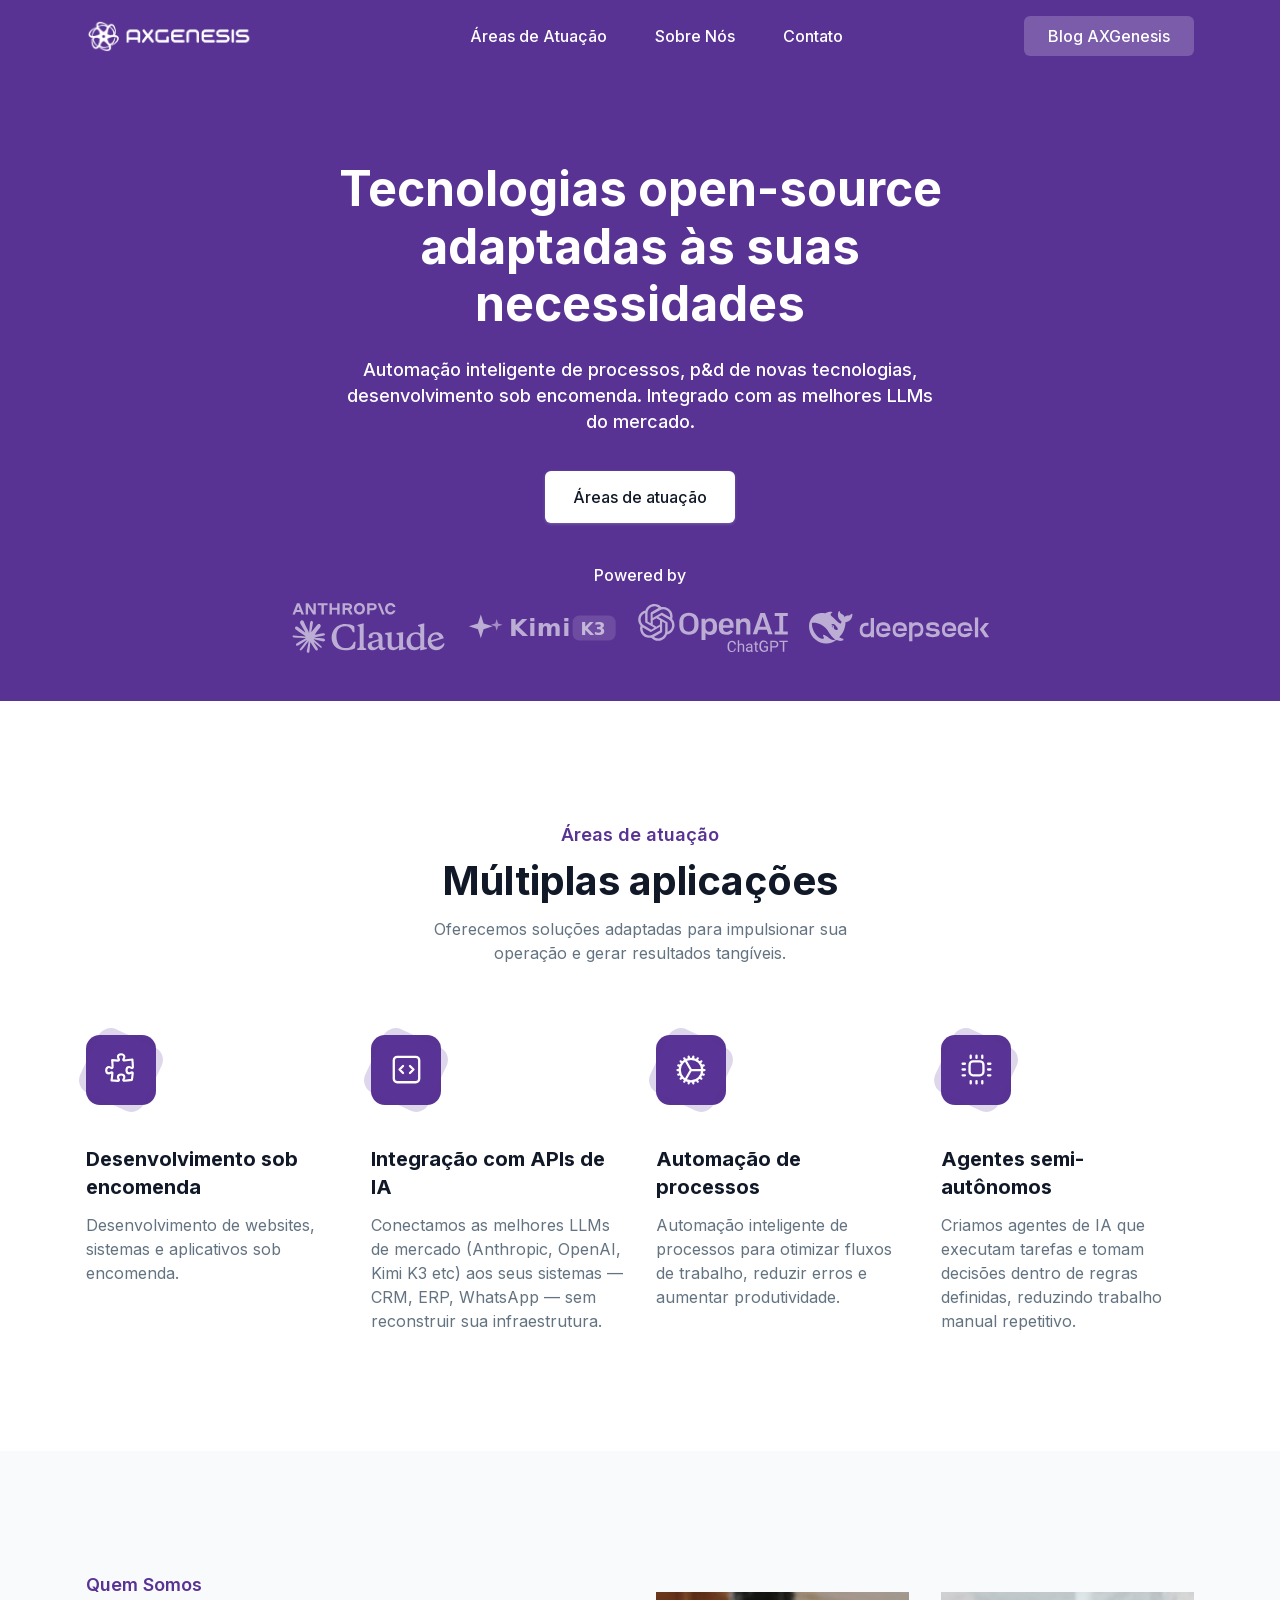
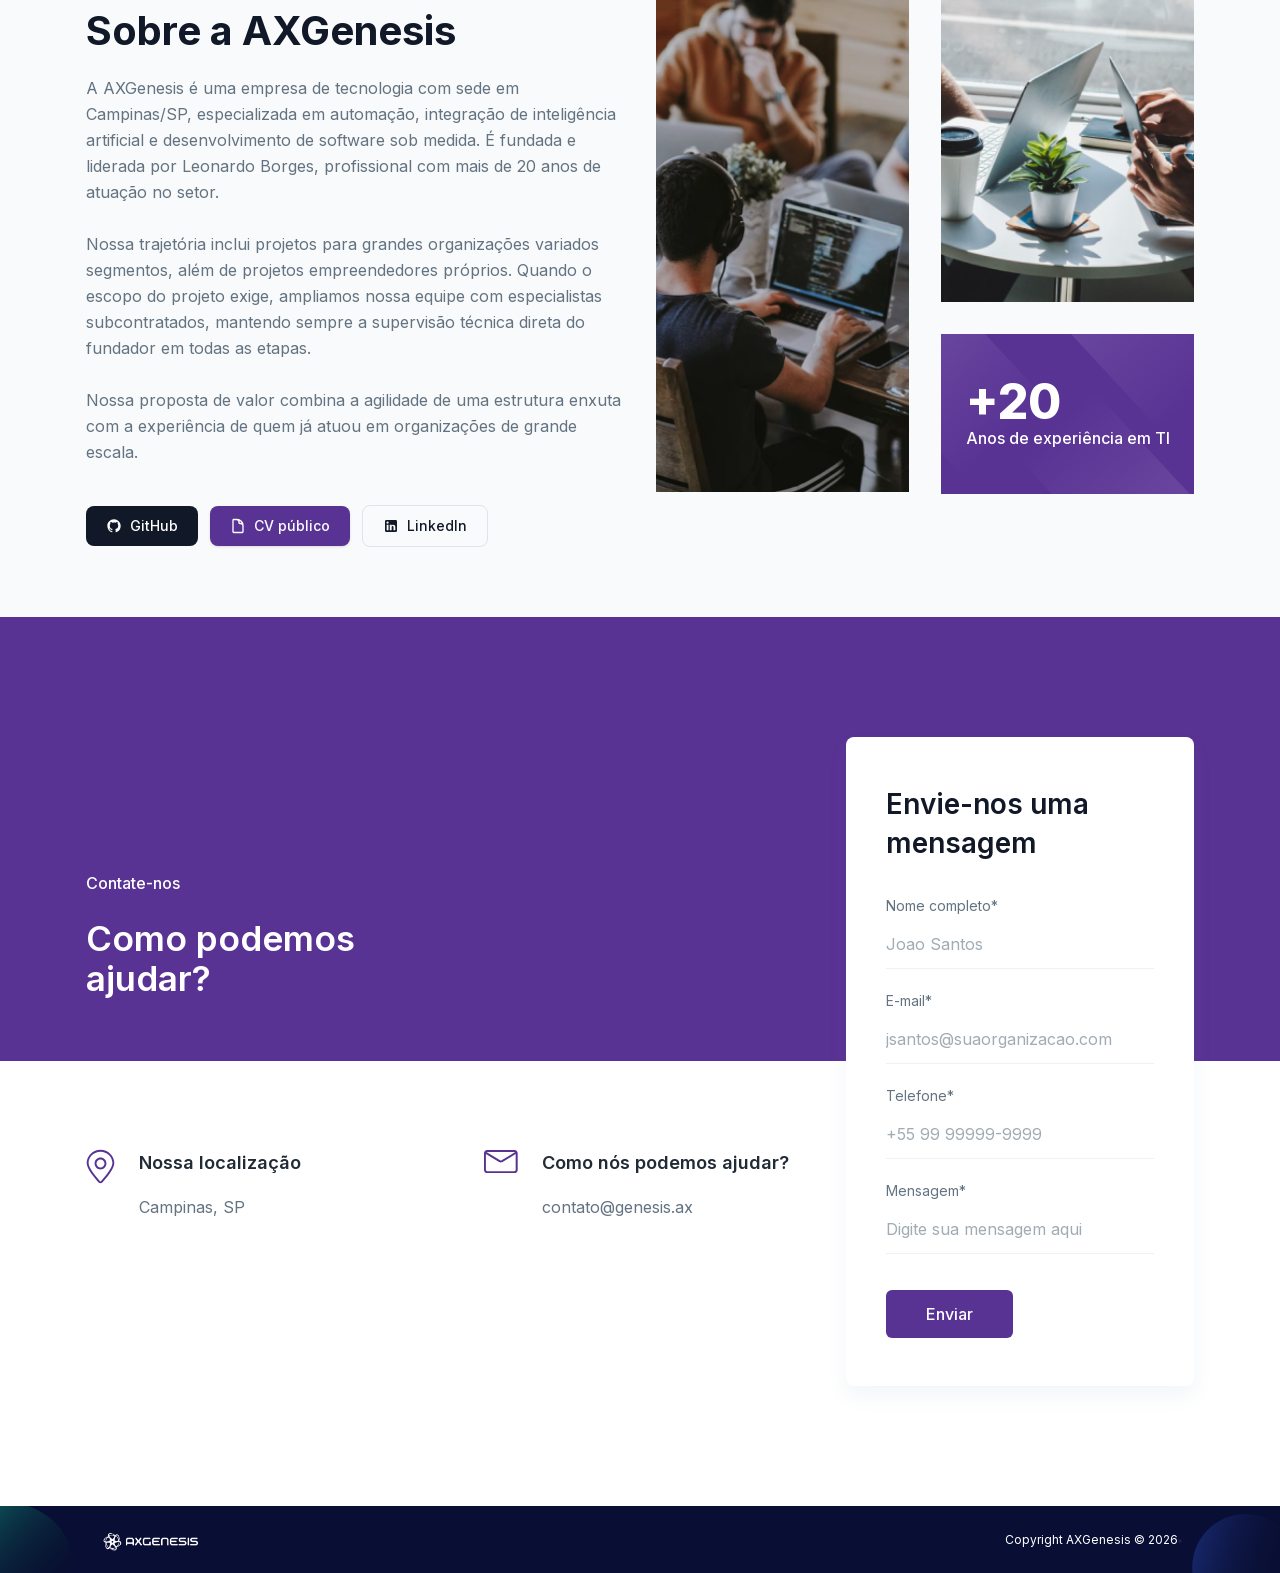
==== commit b2a0d249: "Cron: deploy automatizado" ====
--- a/index.html
+++ b/index.html
@@ -1 +1 @@
-<!DOCTYPE html><!--0XOWK2RWVu7xTV4B09ggC--><html lang="en"><head><meta charSet="utf-8"/><meta name="viewport" content="width=device-width, initial-scale=1"/><link rel="preload" href="/_next/static/media/e4af272ccee01ff0-s.p.woff2" as="font" crossorigin="" type="font/woff2"/><link rel="preload" as="image" href="/assets/images/logo/logo-white.png?v251006"/><link rel="preload" as="image" href="/assets/images/logo/logo.png?v251006"/><link rel="stylesheet" href="/_next/static/css/878506a8f1ede162.css" data-precedence="next"/><link rel="stylesheet" href="/_next/static/css/25c878a8193214cf.css" data-precedence="next"/><link rel="preload" as="script" fetchPriority="low" href="/_next/static/chunks/webpack-84e8098a0999b35b.js"/><script src="/_next/static/chunks/4bd1b696-c023c6e3521b1417.js" async=""></script><script src="/_next/static/chunks/255-bc8b3b9a93d25a64.js" async=""></script><script src="/_next/static/chunks/main-app-a65206d79a00ed48.js" async=""></script><script src="/_next/static/chunks/app/layout-ecc657e2319ba017.js" async=""></script><script src="/_next/static/chunks/619-ba102abea3e3d0e4.js" async=""></script><script src="/_next/static/chunks/356-1fcf197c11312f1f.js" async=""></script><script src="/_next/static/chunks/app/page-31027a26f374701c.js" async=""></script><link rel="preload" href="/assets/js/wow.min.js" as="script"/><link rel="preload" href="/assets/js/main.js" as="script"/><meta name="next-size-adjust" content=""/><link rel="preload" href="/assets/images/logo/logo.png?v251006" as="image"/><title>AXGenesis - Tecnologias open-source adaptadas à sua necessidade</title><meta name="robots" content="noindex, nofollow, nocache"/><meta name="googlebot" content="noindex, nofollow, noimageindex, max-video-preview:-1, max-image-preview:none, max-snippet:-1"/><link rel="icon" href="/assets/images/favicon.png"/><script src="/_next/static/chunks/polyfills-42372ed130431b0a.js" noModule=""></script></head><body class="__variable_b9c7ce antialiased font-inter"><div hidden=""><!--$--><!--/$--></div><script>(self.__next_s=self.__next_s||[]).push(["/assets/js/wow.min.js",{}])</script><div class="absolute top-0 left-0 z-40 flex items-center w-full bg-primary ud-header"><div class="container px-4 mx-auto"><div class="relative flex items-center justify-between -mx-4"><div class="max-w-full px-4 w-full sm:w-60"><a class="block w-full py-5 navbar-logo" href="//"><img alt="logo" width="701" height="133" decoding="async" data-nimg="1" class="w-full header-logo header-logo-white" style="color:transparent" src="/assets/images/logo/logo-white.png?v251006"/><img alt="logo" width="701" height="133" decoding="async" data-nimg="1" class="w-full header-logo header-logo-black hidden" style="color:transparent" src="/assets/images/logo/logo.png?v251006"/></a></div><div class="flex items-center justify-between w-full px-4"><div class="flex-1 flex justify-center"><button id="navbarToggler" class="absolute right-4 top-1/2 block -translate-y-1/2 rounded-lg px-3 py-[6px] ring-primary lg:hidden "><span class="relative my-[6px] block h-[2px] w-[30px] bg-white"></span><span class="relative my-[6px] block h-[2px] w-[30px] bg-white"></span><span class="relative my-[6px] block h-[2px] w-[30px] bg-white"></span></button><nav id="navbarCollapse" class="absolute right-4 top-full w-full max-w-[250px] rounded-lg bg-white py-5 shadow-lg dark:bg-dark-2 lg:static lg:block lg:w-full lg:max-w-full lg:min-h-[72px] lg:bg-transparent lg:px-4 lg:py-0 lg:shadow-none dark:lg:bg-transparent xl:px-6 hidden"><ul class="block lg:flex lg:justify-center"><li class="relative group"><a href="#use-cases" class="flex py-2 mx-8 text-base font-medium ud-menu-scroll text-black dark:text-dark lg:text-white group-hover:text-primary dark:lg:text-white lg:mx-4 lg:inline-flex lg:px-0 lg:py-6 lg:group-hover:text-white lg:group-hover:opacity-70 xl:mx-6">Áreas de Atuação</a></li><li class="relative group"><a href="#about" class="flex py-2 mx-8 text-base font-medium ud-menu-scroll text-black dark:text-dark lg:text-white group-hover:text-primary dark:lg:text-white lg:mx-4 lg:inline-flex lg:px-0 lg:py-6 lg:group-hover:text-white lg:group-hover:opacity-70 xl:mx-6">Sobre Nós</a></li><li class="relative group"><a href="#contact" class="flex py-2 mx-8 text-base font-medium ud-menu-scroll text-black dark:text-dark lg:text-white group-hover:text-primary dark:lg:text-white lg:mx-4 lg:inline-flex lg:px-0 lg:py-6 lg:group-hover:text-white lg:group-hover:opacity-70 xl:mx-6">Contato</a></li><li class="relative group lg:hidden"><a class="flex py-2 mx-8 text-base font-medium text-black dark:text-dark lg:text-white group-hover:text-primary dark:lg:text-white lg:mx-4 lg:inline-flex lg:px-0 lg:py-6 lg:group-hover:text-white lg:group-hover:opacity-70 xl:mx-6" href="/blog/">Blog AXGenesis</a></li></ul></nav></div><div class="flex items-center justify-end shrink-0 pr-16 lg:pr-0"><div class="hidden lg:flex"><a class="whitespace-nowrap px-6 py-2 text-base font-medium text-white duration-300 ease-in-out rounded-md bg-white/20 signUpBtn hover:bg-white/100 hover:text-dark" href="/blog/">Blog AXGenesis</a></div></div></div></div></div></div><div id="home" class="relative overflow-hidden bg-primary pt-[120px] md:pt-[130px] lg:pt-[160px]"><div class="container px-4 mx-auto"><div class="flex flex-wrap items-center -mx-4"><div class="w-full px-4"><div class="hero-content wow fadeInUp mx-auto max-w-[780px] text-center" data-wow-delay=".2s"><h1 class="mb-6 text-3xl font-bold leading-snug text-white sm:text-4xl sm:leading-snug lg:text-5xl lg:leading-[1.2]">Tecnologias open-source adaptadas às suas necessidades</h1><p class="mx-auto mb-9 max-w-[600px] text-base font-medium text-white sm:text-lg sm:leading-[1.44]">Automação inteligente de processos, p&amp;d de novas tecnologias, consultoria em transição tecnológica. Integrado com as melhores LLMs do mercado.</p><ul class="flex flex-wrap items-center justify-center gap-5 mb-10"><li><a href="#use-cases" class="inline-flex items-center justify-center rounded-md bg-white px-7 py-[14px] text-center text-base font-medium text-dark shadow-1 transition duration-300 ease-in-out hover:bg-gray-2 hover:text-body-color">Áreas de atuação</a></li></ul><div><p class="mb-4 text-base font-medium text-center text-white">Powered by</p><div class="flex overflow-x-scroll items-center justify-start gap-4 text-center wow fadeInUp sm:justify-center md:overflow-x-hidden" data-wow-delay=".3s"><a href="https://www.anthropic.com/claude" class="duration-300 ease-in-out text-white/60 hover:text-white inline-flex items-center mr-[5px]" target="_blank"><svg viewBox="0 0 233.93408 76.937057" class="fill-current" width="155" height="50" xmlns="http://www.w3.org/2000/svg"><g transform="translate(-580.57819,-8.7834806)"><g transform="matrix(1.2590024,0,0,1.2590024,-167.99718,-2.2749427)"><g transform="matrix(0.12297993,0,0,0.12297993,594.57817,8.7834807)" fill="currentColor"><path d="m 250.649,23.3494 h 37.328 v 89.7446 h 23.825 V 23.3494 H 349.13 V 1.9061 h -98.481 z"></path><path d="M 208.557,79.7376 158.522,1.9061 H 131.519 V 113.094 h 23.032 V 35.2624 l 50.035,77.8316 h 27.002 V 1.9061 h -23.031 z"></path><path d="M 444.434,46.2224 H 392.017 V 1.9061 H 368.191 V 113.094 h 23.826 V 67.6657 h 52.417 V 113.094 H 468.26 V 1.9061 h -23.826 z"></path><path d="M 44.3163,1.9061 0,113.094 h 24.779 l 9.0634,-23.3495 h 46.3637 l 9.0619,23.3495 h 24.779 L 69.7307,1.9061 Z M 41.8575,69.0953 57.0235,30.0207 72.19,69.0953 Z"></path><path d="m 665.698,0 c -32.086,0 -54.8,23.826 -54.8,57.6588 0,33.5152 22.714,57.3412 54.8,57.3412 31.926,0 54.482,-23.826 54.482,-57.3412 C 720.18,23.826 697.624,0 665.698,0 Z m 0,92.7624 c -18.744,0 -30.18,-13.3425 -30.18,-35.1036 0,-22.0787 11.436,-35.4212 30.18,-35.4212 18.584,0 29.861,13.3425 29.861,35.4212 0,21.7612 -11.277,35.1036 -29.861,35.1036 z"></path><path d="m 998.785,75.7666 c -4.13,10.8011 -12.39,16.9958 -23.668,16.9958 -18.743,0 -30.179,-13.3425 -30.179,-35.1036 0,-22.0787 11.436,-35.4212 30.179,-35.4212 11.278,0 19.538,6.1947 23.668,16.9958 h 25.255 C 1017.85,15.4075 999.261,0 975.117,0 943.032,0 920.318,23.826 920.318,57.6588 920.318,91.174 943.032,115 975.117,115 999.42,115 1018,99.4337 1024.2,75.7666 Z"></path><path d="M 846.934,1.9061 891.25,113.094 h 24.302 L 871.236,1.9061 Z"></path><path d="M 796.74,1.9061 H 742.417 V 113.094 h 23.826 V 72.7486 h 30.497 c 25.256,0 40.663,-13.3425 40.663,-35.4213 0,-22.0788 -15.407,-35.4212 -40.663,-35.4212 z m -1.112,49.3991 H 766.243 V 23.3494 h 29.385 c 11.755,0 17.949,4.7652 17.949,13.9779 0,9.2127 -6.194,13.9779 -17.949,13.9779 z"></path><path d="m 592.631,35.7389 c 0,-20.9668 -15.407,-33.8328 -40.663,-33.8328 H 497.645 V 113.094 h 23.826 V 69.5718 h 26.525 l 23.827,43.5222 h 26.368 L 571.807,66.2568 C 585.05,61.166 592.631,50.4459 592.631,35.7389 Z m -71.16,-12.39 h 29.385 c 11.754,0 17.949,4.2887 17.949,12.39 0,8.1013 -6.195,12.39 -17.949,12.39 h -29.385 z"></path></g><g transform="matrix(0.26929633,0,0,0.26929633,574.12242,-30.207122)" fill="currentColor"><path d="m 105.01,322.07 29.14,-16.35 0.49,-1.42 -0.49,-0.79 h -1.42 l -4.87,-0.3 -16.65,-0.45 -14.44,-0.6 -13.99,-0.75 -3.52,-0.75 -3.3,-4.35 0.34,-2.17 2.96,-1.99 4.24,0.37 9.37,0.64 14.06,0.97 10.2,0.6 15.11,1.57 h 2.4 l 0.34,-0.97 -0.82,-0.6 -0.64,-0.6 -14.55,-9.86 -15.75,-10.42 -8.25,-6 -4.46,-3.04 -2.25,-2.85 -0.97,-6.22 4.05,-4.46 5.44,0.37 1.39,0.37 5.51,4.24 11.77,9.11 15.37,11.32 2.25,1.87 0.9,-0.64 0.11,-0.45 -1.01,-1.69 -8.36,-15.11 -8.92,-15.37 -3.97,-6.37 -1.05,-3.82 c -0.37,-1.57 -0.64,-2.89 -0.64,-4.5 l 4.61,-6.26 2.55,-0.82 6.15,0.82 2.59,2.25 3.82,8.74 6.19,13.76 9.6,18.71 2.81,5.55 1.5,5.14 0.56,1.57 h 0.97 v -0.9 l 0.79,-10.54 1.46,-12.94 1.42,-16.65 0.49,-4.69 2.32,-5.62 4.61,-3.04 3.6,1.72 2.96,4.24 -0.41,2.74 -1.76,11.44 -3.45,17.92 -2.25,12 h 1.31 l 1.5,-1.5 6.07,-8.06 10.2,-12.75 4.5,-5.06 5.25,-5.59 3.37,-2.66 h 6.37 l 4.69,6.97 -2.1,7.2 -6.56,8.32 -5.44,7.05 -7.8,10.5 -4.87,8.4 0.45,0.67 1.16,-0.11 17.62,-3.75 9.52,-1.72 11.36,-1.95 5.14,2.4 0.56,2.44 -2.02,4.99 -12.15,3 -14.25,2.85 -21.22,5.02 -0.26,0.19 0.3,0.37 9.56,0.9 4.09,0.22 h 10.01 l 18.64,1.39 4.87,3.22 2.92,3.94 -0.49,3 -7.5,3.82 -10.12,-2.4 -23.62,-5.62 -8.1,-2.02 h -1.12 v 0.67 l 6.75,6.6 12.37,11.17 15.49,14.4 0.79,3.56 -1.99,2.81 -2.1,-0.3 -13.61,-10.24 -5.25,-4.61 -11.89,-10.01 h -0.79 v 1.05 l 2.74,4.01 14.47,21.75 0.75,6.67 -1.05,2.17 -3.75,1.31 -4.12,-0.75 -8.47,-11.89 -8.74,-13.39 -7.05,-12 -0.86,0.49 -4.16,44.81 -1.95,2.29 -4.5,1.72 -3.75,-2.85 -1.99,-4.61 1.99,-9.11 2.4,-11.89 1.95,-9.45 1.76,-11.74 1.05,-3.9 -0.07,-0.26 -0.86,0.11 -8.85,12.15 -13.46,18.19 -10.65,11.4 -2.55,1.01 -4.42,-2.29 0.41,-4.09 2.47,-3.64 14.74,-18.75 8.89,-11.62 5.74,-6.71 -0.04,-0.97 h -0.34 l -39.15,25.42 -6.97,0.9 -3,-2.81 0.37,-4.61 1.42,-1.5 11.77,-8.1 -0.04,0.04 z"></path><path d="m 317.73,349.33 c -18.82,0 -31.69,-10.5 -37.76,-26.66 -3.17,-8.42 -4.74,-17.36 -4.61,-26.36 0,-27.11 12.15,-45.94 39,-45.94 18.04,0 29.17,7.87 35.51,26.66 h 7.72 l -1.05,-25.91 c -10.8,-6.97 -24.3,-10.5 -40.72,-10.5 -23.14,0 -42.82,10.35 -53.77,29.02 -5.66,9.86 -8.53,21.07 -8.32,32.44 0,20.74 9.79,39.11 28.16,49.31 10.06,5.37 21.34,8.04 32.74,7.72 17.92,0 32.14,-3.41 44.74,-9.37 l 3.26,-28.57 h -7.87 c -4.72,13.05 -10.35,20.89 -19.69,25.05 -4.57,2.06 -10.35,3.11 -17.32,3.11 z m 81.18,-98.96 0.75,-12.75 h -5.32 l -23.7,7.12 v 3.86 l 10.5,4.87 v 89.17 c 0,6.07 -3.11,7.42 -11.25,8.44 v 6.52 h 40.31 v -6.52 c -8.17,-1.01 -11.25,-2.36 -11.25,-8.44 V 250.4 l -0.04,-0.04 z m 160.31,108.75 h 3.11 l 27.26,-5.17 v -6.67 l -3.82,-0.3 c -6.37,-0.6 -8.02,-1.91 -8.02,-7.12 v -47.55 l 0.75,-15.26 h -4.31 l -25.76,3.71 v 6.52 l 2.51,0.45 c 6.97,1.01 9.04,2.96 9.04,7.84 v 42.37 c -6.67,5.17 -13.05,8.44 -20.62,8.44 -8.4,0 -13.61,-4.27 -13.61,-14.25 v -39.79 l 0.75,-15.26 h -4.42 l -25.8,3.71 v 6.52 l 2.66,0.45 c 6.97,1.01 9.04,2.96 9.04,7.84 v 39.11 c 0,16.57 9.37,24.45 24.3,24.45 11.4,0 20.74,-6.07 27.75,-14.51 l -0.75,14.51 -0.04,-0.04 z M 484.3,306.36 c 0,-21.19 -11.25,-29.32 -31.57,-29.32 -17.92,0 -30.94,7.42 -30.94,19.72 0,3.67 1.31,6.49 3.97,8.44 l 13.65,-1.8 c -0.6,-4.12 -0.9,-6.64 -0.9,-7.69 0,-6.97 3.71,-10.5 11.25,-10.5 11.14,0 16.76,7.84 16.76,20.44 v 4.12 l -28.12,8.44 c -9.37,2.55 -14.7,4.76 -18.26,9.94 -1.89,3.17 -2.8,6.82 -2.62,10.5 0,12 8.25,20.47 22.35,20.47 10.2,0 19.24,-4.61 27.11,-13.35 2.81,8.74 7.12,13.35 14.81,13.35 6.22,0 11.85,-2.51 16.87,-7.42 l -1.5,-5.17 c -2.17,0.6 -4.27,0.9 -6.49,0.9 -4.31,0 -6.37,-3.41 -6.37,-10.09 v -30.97 z m -36,40.76 c -7.69,0 -12.45,-4.46 -12.45,-12.3 0,-5.32 2.51,-8.44 7.87,-10.24 l 22.8,-7.24 v 21.9 c -7.27,5.51 -11.55,7.87 -18.22,7.87 z m 237.36,6.82 v -6.67 l -3.86,-0.3 c -6.37,-0.6 -7.99,-1.91 -7.99,-7.12 v -89.47 l 0.75,-12.75 h -5.36 l -23.7,7.12 v 3.86 l 10.5,4.87 v 29.32 c -5.91,-4.05 -12.98,-6.08 -20.14,-5.77 -23.55,0 -41.92,17.92 -41.92,44.74 0,22.09 13.2,37.35 34.95,37.35 11.25,0 21.04,-5.47 27.11,-13.95 l -0.75,13.95 h 3.15 l 27.26,-5.17 v 0 z m -49.35,-68.02 c 11.25,0 19.69,6.52 19.69,18.52 v 33.75 c -5.18,5.16 -12.23,8 -19.54,7.87 -16.12,0 -24.3,-12.75 -24.3,-29.77 0,-19.12 9.34,-30.37 24.15,-30.37 z M 743.3,302.8 c -2.1,-9.9 -8.17,-15.52 -16.61,-15.52 -12.6,0 -21.34,9.49 -21.34,23.1 0,20.14 10.65,33.19 27.86,33.19 11.48,-0.12 22.04,-6.33 27.71,-16.31 l 5.02,1.35 c -2.25,17.47 -18.07,30.52 -37.5,30.52 -22.8,0 -38.51,-16.87 -38.51,-40.87 0,-24 17.06,-41.21 39.86,-41.21 17.02,0 29.02,10.24 32.89,28.01 l -59.4,18.22 v -8.02 l 40.01,-12.41 v -0.04 z"></path></g></g></g></svg></a><a href="https://kimi.moonshot.cn/" class="duration-300 ease-in-out text-white/60 hover:text-white inline-flex items-center mr-[5px]" target="_blank" rel="noopener noreferrer"><svg class="fill-current" width="150" height="34" viewBox="0 0 132 30" fill="currentColor" xmlns="http://www.w3.org/2000/svg"><path d="M12 3 L14.5 11 L22.5 13.5 L14.5 16 L12 24 L9.5 16 L1.5 13.5 L9.5 11 Z"></path><path d="M26 7 L27.2 11 L31.2 12.2 L27.2 13.4 L26 17.4 L24.8 13.4 L20.8 12.2 L24.8 11 Z" opacity="0.75"></path><text x="37" y="22" font-family="system-ui, -apple-system, sans-serif" font-weight="700" font-size="21" letter-spacing="0.5">Kimi</text><rect x="93" y="4" width="38" height="22" rx="6" fill="currentColor" fill-opacity="0.2"></rect><text x="100" y="21" font-family="system-ui, -apple-system, sans-serif" font-weight="800" font-size="15" fill="currentColor">K3</text></svg></a><a href="https://openai.com/index/chatgpt/" class="duration-300 ease-in-out text-white/60 hover:text-white inline-flex items-center mr-[5px]" target="_blank"><svg class="fill-current" width="150" height="48" viewBox="0 0 258.46338 82.937408"><g transform="translate(-3.9409282,-3.111367)"><g transform="matrix(2.1542184,0,0,2.1542184,3.8981019,3.111367)" fill="currentColor"><path d="m 40.7,7 c 0,0 0,0 0,0 C 40.6,7 40.6,7 40.6,7 35.9,7 33,9.9 33,14.6 v 2.5 c 0,4.7 2.9,7.6 7.6,7.6 0,0 0,0 0.1,0 0.1,0 0,0 0.1,0 4.7,0 7.6,-2.9 7.6,-7.6 V 14.6 C 48.3,9.9 45.4,7 40.7,7 Z M 45,17.3 c 0,3.1 -1.6,4.9 -4.4,4.9 -2.8,0 -4.4,-1.8 -4.4,-4.9 v -2.9 c 0,-3.1 1.6,-4.9 4.4,-4.9 2.8,0 4.4,1.8 4.4,4.9 z m 40.6,-5.8 c 0,0 -0.1,0 0,0 -0.1,0 -0.1,0 -0.1,0 -1.8,0 -3,0.6 -3.7,1.8 l -0.2,0.4 v -1.8 h -3 v 12.6 h 3.2 V 17 c 0,-1.8 0.9,-2.8 2.6,-2.8 1.6,0 2.5,1 2.5,2.7 v 7.5 H 90 v -8.1 c 0,-3 -1.7,-4.8 -4.4,-4.8 z M 120,9.7 V 7.3 h -10.5 v 2.4 h 3.7 V 22 h -3.7 v 2.4 H 120 V 22 h -3.7 V 9.7 c 0,0 3.7,0 3.7,0 z M 101.2,7.3 v 0 H 98 l -6.1,17 h 3.4 l 1.2,-3.6 h 6.7 v 0 l 1.2,3.6 h 3.4 l -6.1,-17 z m -4,11 2.6,-8.1 2.6,8.1 z M 57.8,11.5 c 0,0 -0.1,0 0,0 -0.1,0 -0.1,0 -0.1,0 -1.6,0 -3,0.7 -3.7,1.8 l -0.2,0.3 v -1.7 h -3 V 28.8 H 54 v -5.9 l 0.2,0.3 c 0.7,1 2,1.6 3.6,1.6 0,0 0,0 0.1,0 0,0 0,0 0.1,0 2.6,0 5.2,-1.7 5.2,-5.5 V 17 c -0.1,-2.7 -1.8,-5.5 -5.4,-5.5 z m 2.1,7.5 c 0,2 -1.2,3.2 -3,3.3 -1.7,0 -2.9,-1.4 -2.9,-3.2 v -1.9 c 0,-1.9 1.2,-3.2 3,-3.3 1.8,0 3,1.3 3,3.3 -0.1,0 -0.1,1.8 -0.1,1.8 z m 11,-7.5 v 0 c -0.1,0 -0.1,0 -0.2,0 -0.1,0 -0.1,0 -0.2,0 v 0 c -3.6,0 -5.8,2.2 -5.8,5.8 v 1.8 c 0,3.5 2.2,5.6 5.8,5.6 0.1,0 0.2,0 0.2,0 0.1,0 0.1,0 0.1,0 2.4,0 4.1,-0.9 5.2,-2.7 l -2,-1.3 c -0.7,1 -1.7,1.8 -3,1.8 -1.8,0 -2.9,-1.1 -2.9,-3 V 19 h 8.4 v -2 c 0,-3.4 -2.2,-5.5 -5.6,-5.5 z M 68.1,17 v -0.3 c 0,-2 0.9,-3.1 2.7,-3.2 1.7,0.1 2.7,1.2 2.7,3 V 17 Z"></path><path d="m 27.2,12.1 c 0.7,-2 0.4,-4.2 -0.6,-6 C 25,3.3 21.7,1.9 18.6,2.5 17.2,0.9 15.1,0 13,0 9.8,0 6.9,2.1 5.9,5.2 3.8,5.6 2.1,6.9 1,8.7 c -1.6,2.8 -1.2,6.3 0.9,8.7 -0.7,2 -0.4,4.2 0.6,6 1.6,2.8 4.8,4.2 8,3.6 1.4,1.6 3.4,2.5 5.5,2.5 3.2,0 6.1,-2.1 7.1,-5.1 C 25.2,24 27,22.7 28,20.8 29.8,18 29.4,14.5 27.2,12.1 Z M 24.9,7 c 0.6,1.1 0.9,2.4 0.7,3.7 0,0 -0.1,-0.1 -0.2,-0.1 L 19.5,7.2 C 19.2,7 18.8,7 18.5,7.2 l -6.9,4 V 8.3 L 17.4,5 c 2.6,-1.6 6,-0.6 7.5,2 z m -13.2,6.1 2.9,-1.7 2.9,1.7 v 3.4 l -2.9,1.7 -2.9,-1.7 z M 13,1.9 c 1.3,0 2.6,0.4 3.5,1.3 0,0 -0.1,0.1 -0.2,0.1 L 10.4,6.7 C 10.2,6.9 10,7.2 10,7.5 v 8 L 7.5,14 V 7.5 C 7.5,4.4 10,1.9 13,1.9 Z M 2.7,9.7 v 0 C 3.3,8.6 4.4,7.7 5.6,7.3 v 7 c 0,0.4 0.2,0.7 0.5,0.8 l 6.9,4 -2.5,1.5 -5.7,-3.3 C 2.1,15.7 1.2,12.3 2.7,9.7 Z m 1.5,12.8 v 0 C 3.5,21.4 3.3,20.1 3.5,18.8 c 0,0 0.1,0.1 0.2,0.1 l 5.9,3.4 c 0.3,0.2 0.7,0.2 1,0 l 6.9,-4 v 2.9 l -5.7,3.3 c -2.7,1.6 -6,0.7 -7.6,-2 z m 11.9,5.1 c -1.3,0 -2.6,-0.5 -3.5,-1.3 0,0 0.1,-0.1 0.2,-0.1 l 5.9,-3.4 C 19,22.6 19.2,22.3 19.2,22 v -8 l 2.5,1.5 v 6.6 c 0,3 -2.5,5.5 -5.6,5.5 z m 10.4,-7.8 c -0.6,1.1 -1.7,2 -2.9,2.4 v -7 c 0,-0.4 -0.2,-0.7 -0.5,-0.8 v 0 l -6.9,-4 2.5,-1.4 5.7,3.3 c 2.7,1.5 3.6,4.9 2.1,7.5 z"></path><g fill="currentColor"><path d="m 78.4,35.5 c -0.1,0.9 -0.5,1.7 -1,2.2 -0.6,0.5 -1.3,0.8 -2.3,0.8 -1,0 -1.9,-0.4 -2.5,-1.1 -0.6,-0.7 -0.9,-1.7 -0.9,-3 v -0.8 c 0,-0.8 0.1,-1.5 0.4,-2.2 0.3,-0.6 0.7,-1.1 1.2,-1.4 0.5,-0.3 1.2,-0.5 1.9,-0.5 0.9,0 1.7,0.3 2.3,0.8 0.6,0.5 0.9,1.2 1,2.2 H 77.3 C 77.2,31.8 77,31.3 76.6,31 c -0.3,-0.3 -0.8,-0.5 -1.4,-0.5 -0.7,0 -1.3,0.3 -1.7,0.8 -0.4,0.5 -0.6,1.3 -0.6,2.3 v 0.9 c 0,1 0.2,1.7 0.6,2.3 0.4,0.6 1,0.8 1.7,0.8 0.6,0 1.1,-0.1 1.5,-0.4 0.3,-0.3 0.6,-0.8 0.7,-1.5 h 1 z"></path><path d="m 81,32.5 c 0.5,-0.6 1.1,-0.9 1.9,-0.9 1.4,0 2.1,0.8 2.1,2.3 v 4.3 h -1.1 v -4.3 c 0,-0.5 -0.1,-0.8 -0.3,-1 -0.2,-0.2 -0.5,-0.3 -1,-0.3 -0.4,0 -0.7,0.1 -1,0.3 -0.3,0.2 -0.5,0.4 -0.6,0.8 v 4.7 H 79.9 V 29 H 81 Z"></path><path d="m 90.7,38.3 c -0.1,-0.1 -0.1,-0.4 -0.2,-0.7 -0.5,0.5 -1.1,0.8 -1.9,0.8 -0.6,0 -1.2,-0.2 -1.6,-0.5 -0.4,-0.4 -0.6,-0.8 -0.6,-1.4 0,-0.7 0.3,-1.2 0.8,-1.6 0.5,-0.4 1.2,-0.6 2.2,-0.6 h 1.1 v -0.5 c 0,-0.4 -0.1,-0.7 -0.4,-0.9 -0.3,-0.2 -0.6,-0.3 -1,-0.3 -0.4,0 -0.7,0.1 -1,0.3 -0.3,0.2 -0.4,0.4 -0.4,0.7 h -1.1 c 0,-0.3 0.1,-0.6 0.3,-0.9 0.2,-0.3 0.5,-0.5 0.9,-0.7 0.4,-0.2 0.8,-0.3 1.3,-0.3 0.8,0 1.3,0.2 1.8,0.6 0.4,0.4 0.6,0.9 0.7,1.6 v 3 c 0,0.6 0.1,1.1 0.2,1.4 v 0.1 h -1.1 z m -1.8,-0.9 c 0.4,0 0.7,-0.1 1,-0.3 0.3,-0.2 0.5,-0.4 0.7,-0.7 v -1.3 h -0.9 c -1.4,0 -2.1,0.4 -2.1,1.2 0,0.4 0.1,0.6 0.4,0.8 0.3,0.2 0.5,0.3 0.9,0.3 z"></path><path d="m 94.9,30.1 v 1.6 h 1.2 v 0.9 h -1.2 v 4.1 c 0,0.3 0.1,0.5 0.2,0.6 0.1,0.1 0.3,0.2 0.6,0.2 0.1,0 0.3,0 0.5,-0.1 v 0.9 c -0.3,0.1 -0.6,0.1 -0.9,0.1 -0.5,0 -0.9,-0.2 -1.1,-0.5 -0.2,-0.3 -0.4,-0.7 -0.4,-1.3 v -4.1 h -1.2 v -0.9 h 1.2 V 30 h 1.1 z"></path><path d="m 104.1,37.1 c -0.3,0.4 -0.7,0.7 -1.3,1 -0.5,0.2 -1.2,0.3 -1.9,0.3 -0.7,0 -1.4,-0.2 -1.9,-0.5 -0.6,-0.3 -1,-0.8 -1.3,-1.4 -0.3,-0.6 -0.5,-1.3 -0.5,-2.2 v -0.8 c 0,-1.3 0.3,-2.4 0.9,-3.1 0.6,-0.7 1.5,-1.1 2.6,-1.1 0.9,0 1.7,0.2 2.2,0.7 0.6,0.5 0.9,1.1 1,2 H 103 c -0.2,-1.2 -0.9,-1.8 -2.1,-1.8 -0.8,0 -1.4,0.3 -1.8,0.8 -0.4,0.5 -0.6,1.3 -0.6,2.4 v 0.7 c 0,1 0.2,1.8 0.7,2.4 0.5,0.6 1.1,0.9 1.8,0.9 0.4,0 0.8,0 1.1,-0.1 0.3,-0.1 0.6,-0.3 0.8,-0.5 v -2 h -2 v -1 h 3.2 z"></path><path d="m 107.2,34.8 v 3.5 H 106 v -8.8 h 3.3 c 1,0 1.7,0.2 2.3,0.7 0.5,0.5 0.8,1.1 0.8,2 0,0.9 -0.3,1.5 -0.8,2 -0.5,0.5 -1.3,0.7 -2.3,0.7 h -2.1 z m 0,-0.9 h 2.1 c 0.6,0 1.1,-0.1 1.4,-0.4 0.3,-0.3 0.5,-0.7 0.5,-1.3 0,-0.5 -0.2,-0.9 -0.5,-1.3 -0.3,-0.3 -0.8,-0.5 -1.4,-0.5 h -2.2 v 3.5 z"></path><path d="m 120,30.4 h -2.8 v 7.9 H 116 v -7.9 h -2.8 v -1 h 6.8 z"></path></g></g></g></svg></a><a href="https://github.com/deepseek-ai/DeepSeek-R1" class="duration-300 ease-in-out text-white/60 hover:text-white inline-flex items-center" target="_blank"><svg class="fill-current" width="180" height="32.5" viewBox="0 0 261.948 47.305"><g transform="translate(-297.396,-21.010)"><g transform="matrix(0.526,0,0,0.526,281.200,-60.459)" fill="currentColor"><g transform="matrix(2.075,0,0,2.075,30.825,155.016)" fill="currentColor"><path d="M57.25,3.64C56.64,3.33 56.37,3.91 56.01,4.21C55.89,4.3 55.79,4.43 55.68,4.54C54.79,5.52 53.74,6.16 52.37,6.08C50.38,5.97 48.67,6.61 47.16,8.16C46.84,6.24 45.77,5.1 44.15,4.36C43.3,3.98 42.45,3.6 41.85,2.77C41.44,2.17 41.32,1.51 41.12,0.86C40.98,0.47 40.85,0.07 40.41,0C39.93,-0.07 39.74,0.34 39.55,0.68C38.8,2.09 38.5,3.64 38.53,5.2C38.6,8.73 40.06,11.54 42.96,13.54C43.29,13.76 43.38,13.99 43.27,14.33C43.08,15.02 42.84,15.68 42.63,16.37C42.5,16.81 42.3,16.91 41.84,16.72C40.25,16.04 38.87,15.04 37.65,13.82C35.59,11.79 33.72,9.54 31.39,7.78C30.85,7.37 30.3,6.99 29.73,6.63C27.36,4.28 30.05,2.35 30.67,2.12C31.32,1.88 30.89,1.06 28.79,1.06C26.69,1.07 24.77,1.79 22.31,2.75C21.96,2.89 21.58,3 21.19,3.08C18.97,2.65 16.66,2.56 14.24,2.83C9.7,3.35 6.07,5.54 3.4,9.27C0.19,13.76 -0.56,18.87 0.36,24.19C1.33,29.8 4.14,34.44 8.46,38.07C12.94,41.84 18.1,43.68 23.98,43.33C27.56,43.12 31.54,42.63 36.02,38.76C37.16,39.33 38.34,39.56 40.31,39.74C41.83,39.88 43.29,39.66 44.43,39.42C46.2,39.04 46.08,37.37 45.43,37.06C40.24,34.6 41.38,35.6 40.34,34.79C42.98,31.6 46.96,28.3 48.52,17.59C48.64,16.74 48.54,16.2 48.52,15.51C48.51,15.09 48.6,14.93 49.07,14.88C50.38,14.73 51.64,14.37 52.8,13.72C56.16,11.84 57.52,8.77 57.84,5.08C57.89,4.51 57.83,3.93 57.25,3.64ZM27.91,36.83C22.88,32.8 20.44,31.47 19.43,31.53C18.49,31.59 18.65,32.68 18.86,33.4C19.08,34.11 19.36,34.6 19.76,35.22C20.03,35.63 20.22,36.24 19.48,36.7C17.86,37.72 15.04,36.35 14.91,36.29C11.63,34.32 8.89,31.72 6.95,28.16C5.09,24.74 4,21.07 3.82,17.16C3.78,16.21 4.05,15.88 4.97,15.7C6.19,15.48 7.44,15.43 8.66,15.61C13.8,16.37 18.17,18.71 21.84,22.42C23.94,24.53 25.52,27.06 27.15,29.52C28.89,32.14 30.75,34.63 33.13,36.68C33.97,37.4 34.64,37.94 35.28,38.34C33.35,38.56 30.12,38.61 27.91,36.83ZM30.33,21.02C30.33,20.6 30.66,20.26 31.07,20.26C31.17,20.26 31.25,20.28 31.33,20.31C31.43,20.35 31.53,20.41 31.6,20.49C31.73,20.63 31.81,20.82 31.81,21.02C31.81,21.44 31.48,21.77 31.06,21.77C30.65,21.77 30.33,21.44 30.33,21.02ZM37.82,24.93C37.34,25.14 36.86,25.31 36.4,25.33C35.68,25.36 34.9,25.07 34.48,24.71C33.82,24.14 33.35,23.83 33.15,22.84C33.06,22.42 33.11,21.77 33.19,21.4C33.36,20.6 33.17,20.08 32.61,19.61C32.16,19.23 31.58,19.12 30.95,19.12C30.72,19.12 30.5,19.02 30.34,18.93C30.07,18.8 29.86,18.47 30.06,18.05C30.13,17.92 30.45,17.6 30.53,17.54C31.38,17.04 32.37,17.2 33.29,17.58C34.14,17.93 34.78,18.58 35.7,19.5C36.65,20.61 36.82,20.91 37.35,21.74C37.78,22.39 38.16,23.06 38.43,23.83C38.59,24.3 38.38,24.7 37.82,24.93Z" fill-rule="nonzero"></path><path d="M143.32,34.23H140.83V30.37H143.32C144.86,30.37 146.42,29.99 147.43,28.92C148.44,27.85 148.81,26.21 148.81,24.57C148.81,22.94 148.44,21.3 147.43,20.23C146.42,19.16 144.86,18.78 143.32,18.78C141.77,18.78 140.22,19.16 139.21,20.23C138.19,21.3 137.83,22.94 137.83,24.57V40.44H133.46V14.92H137.83V16.54H138.63C138.71,16.45 138.8,16.36 138.9,16.27C139.99,15.27 141.66,14.92 143.32,14.92C145.89,14.92 148.48,15.56 150.17,17.34C151.85,19.12 152.46,21.86 152.46,24.58C152.46,27.29 151.85,30.03 150.17,31.81C148.48,33.6 145.89,34.23 143.32,34.23ZM76.79,15.59H79.28V19.45H76.79C75.25,19.45 73.69,19.83 72.68,20.91C71.67,21.98 71.3,23.62 71.3,25.25C71.3,26.88 71.67,28.52 72.68,29.59C73.69,30.66 75.25,31.05 76.79,31.05C78.34,31.05 79.89,30.66 80.9,29.59C81.92,28.52 82.28,26.88 82.28,25.25V9.39H86.65V34.91H82.28V33.28H81.48C81.4,33.38 81.31,33.47 81.21,33.55C80.12,34.55 78.45,34.91 76.79,34.91C74.22,34.91 71.63,34.27 69.94,32.48C68.26,30.7 67.65,27.97 67.65,25.25C67.65,22.53 68.26,19.8 69.94,18.01C71.63,16.23 74.22,15.59 76.79,15.59ZM108.59,24.91V26.46H96.95V23.36H104.67C104.49,22.23 104.08,21.18 103.36,20.42C102.3,19.31 100.69,18.91 99.08,18.91C97.48,18.91 95.86,19.31 94.81,20.42C93.76,21.52 93.38,23.22 93.38,24.91C93.38,26.6 93.76,28.3 94.81,29.41C95.86,30.52 97.48,30.91 99.08,30.91C100.69,30.91 102.3,30.52 103.36,29.41C103.51,29.25 103.64,29.08 103.76,28.9H108.08C107.7,30.24 107.1,31.45 106.2,32.4C104.45,34.25 101.75,34.91 99.08,34.91C96.41,34.91 93.72,34.25 91.97,32.4C90.21,30.55 89.58,27.72 89.58,24.91C89.58,22.1 90.21,19.27 91.97,17.42C93.72,15.58 96.41,14.92 99.08,14.92C101.75,14.92 104.45,15.58 106.2,17.42C107.96,19.27 108.59,22.1 108.59,24.91ZM130.52,24.91V26.46H118.88V23.36H126.61C126.43,22.23 126.02,21.18 125.29,20.42C124.24,19.31 122.63,18.91 121.02,18.91C119.42,18.91 117.8,19.31 116.75,20.42C115.7,21.52 115.32,23.22 115.32,24.91C115.32,26.6 115.7,28.3 116.75,29.41C117.8,30.52 119.42,30.91 121.02,30.91C122.63,30.91 124.24,30.52 125.29,29.41C125.44,29.25 125.58,29.08 125.7,28.9H130.02C129.64,30.24 129.04,31.45 128.14,32.4C126.38,34.25 123.69,34.91 121.02,34.91C118.35,34.91 115.66,34.25 113.9,32.4C112.15,30.55 111.52,27.72 111.52,24.91C111.52,22.1 112.15,19.27 113.9,17.42C115.66,15.58 118.35,14.92 121.02,14.92C123.69,14.92 126.38,15.58 128.14,17.42C129.89,19.27 130.52,22.1 130.52,24.91ZM164.9,23.11H164.99C167.63,23.119 170.28,23.512 172.01,24.59C173.77,25.68 174.4,27.35 174.4,29.01C174.4,30.67 173.77,32.34 172.01,33.43C170.26,34.52 167.57,34.91 164.9,34.91C162.22,34.91 159.53,34.52 157.78,33.43C156.03,32.34 155.4,30.67 155.4,29.01H160.52C160.52,29.65 160.82,30.3 161.65,30.72C162.47,31.14 163.74,31.3 165,31.3C166.26,31.3 167.53,31.14 168.36,30.72C169.19,30.3 169.48,29.65 169.48,29.01C169.48,28.36 169.19,27.71 168.36,27.29C167.53,26.87 166.16,26.72 164.9,26.72C162.48,26.72 160.05,26.33 158.46,25.24C156.87,24.15 156.3,22.48 156.3,20.82C156.3,19.16 156.87,17.49 158.46,16.4C160.05,15.31 162.48,14.92 164.9,14.92C167.32,14.92 169.75,15.31 171.34,16.4C172.92,17.49 173.49,19.16 173.49,20.82H169.04C169.04,20.17 168.78,19.53 168.03,19.1C167.28,18.68 166.13,18.53 164.99,18.53C163.85,18.53 162.7,18.68 161.96,19.1C161.21,19.53 160.94,20.17 160.94,20.82C160.94,21.46 161.21,22.11 161.96,22.53C162.681,22.949 163.79,23.102 164.9,23.11ZM196.33,24.91V26.46H184.69V23.36H192.42C192.24,22.23 191.83,21.18 191.1,20.42C190.05,19.31 188.44,18.91 186.83,18.91C185.23,18.91 183.61,19.31 182.56,20.42C181.51,21.52 181.13,23.22 181.13,24.91C181.13,26.6 181.51,28.3 182.56,29.41C183.61,30.52 185.23,30.91 186.83,30.91C188.44,30.91 190.05,30.52 191.1,29.41C191.25,29.25 191.39,29.08 191.51,28.9H195.83C195.45,30.24 194.85,31.45 193.95,32.4C192.19,34.25 189.5,34.91 186.83,34.91C184.16,34.91 181.47,34.25 179.71,32.4C177.96,30.55 177.33,27.72 177.33,24.91C177.33,22.1 177.96,19.27 179.71,17.42C181.47,15.58 184.16,14.92 186.83,14.92C189.5,14.92 192.19,15.58 193.95,17.42C195.7,19.27 196.33,22.1 196.33,24.91ZM218.27,24.91V26.46H206.63V23.36H214.36C214.17,22.23 213.77,21.18 213.04,20.42C211.99,19.31 210.37,18.91 207.77,18.91C206.17,18.91 204.55,19.31 203.5,20.42C202.44,21.52 202.07,23.22 202.07,24.91C202.07,26.6 202.44,28.3 203.5,29.41C204.55,30.52 206.17,30.91 207.77,30.91C209.37,30.91 210.99,30.52 212.04,29.41C212.19,29.25 212.32,29.08 212.45,28.9H216.77C216.39,30.24 215.79,31.45 214.88,32.4C213.13,34.25 210.44,34.91 207.77,34.91C205.1,34.91 202.4,34.25 200.65,32.4C198.9,30.55 198.27,27.72 198.27,24.91C198.27,22.1 198.9,19.27 200.65,17.42C202.4,15.58 205.1,14.92 207.77,14.92C210.44,14.92 213.13,15.58 214.88,17.42C216.64,19.27 217.27,22.1 217.27,24.91ZM225.582,8.5V34.916H221.211V8.5ZM233.04,24.31L240.21,34.91H234.79L227.62,24.31L234.79,15.81H240.21Z"></path></g></g></g></svg></a></div></div></div></div><div class="w-full px-4"> <br/> </div></div></div></div><section id="use-cases" class="pb-8 pt-20 dark:bg-dark lg:pb-[70px] lg:pt-[120px]"><div class="container px-4 mx-auto"><div class="flex flex-wrap -mx-4"><div class="w-full px-4"><div class="mx-auto mb-12 max-w-[485px] text-center lg:mb-[70px]"><span class="block mb-2 text-lg font-semibold text-primary">Áreas de atuação</span><h2 class="mb-3 text-3xl font-bold text-dark dark:text-white sm:text-4xl md:text-[40px] md:leading-[1.2]">Múltiplas aplicações</h2><p class="text-base text-body-color dark:text-dark-6">Oferecemos soluções adaptadas para impulsionar sua operação e gerar resultados tangíveis.</p></div></div></div><div class="flex flex-wrap -mx-4"><div class="w-full px-4 md:w-1/2 lg:w-1/4"><div class="mb-12 wow fadeInUp group" data-wow-delay=".1s"><div class="relative z-10 mb-10 flex h-[70px] w-[70px] items-center justify-center rounded-[14px] bg-primary"><span class="absolute left-0 top-0 -z-1 mb-8 flex h-[70px] w-[70px] rotate-[25deg] items-center justify-center rounded-[14px] bg-primary/20 duration-300 group-hover:rotate-45"></span><svg xmlns="http://www.w3.org/2000/svg" fill="none" viewBox="0 0 26 26" stroke="white" stroke-width="1.5" width="37" height="37"><path stroke-linecap="round" stroke-linejoin="round" d="M14.25 6.087c0-.355.186-.676.401-.959.221-.29.349-.634.349-1.003 0-1.036-1.007-1.875-2.25-1.875s-2.25.84-2.25 1.875c0 .369.128.713.349 1.003.215.283.401.604.401.959v0a.64.64 0 0 1-.657.643 48.39 48.39 0 0 1-4.163-.3c.186 1.613.293 3.25.315 4.907a.656.656 0 0 1-.658.663v0c-.355 0-.676-.186-.959-.401a1.647 1.647 0 0 0-1.003-.349c-1.036 0-1.875 1.007-1.875 2.25s.84 2.25 1.875 2.25c.369 0 .713-.128 1.003-.349.283-.215.604-.401.959-.401v0c.31 0 .555.26.532.57a48.039 48.039 0 0 1-.642 5.056c1.518.19 3.058.309 4.616.354a.64.64 0 0 0 .657-.643v0c0-.355-.186-.676-.401-.959a1.647 1.647 0 0 1-.349-1.003c0-1.035 1.008-1.875 2.25-1.875 1.243 0 2.25.84 2.25 1.875 0 .369-.128.713-.349 1.003-.215.283-.4.604-.4.959v0c0 .333.277.599.61.58a48.1 48.1 0 0 0 5.427-.63 48.05 48.05 0 0 0 .582-4.717.532.532 0 0 0-.533-.57v0c-.355 0-.676.186-.959.401-.29.221-.634.349-1.003.349-1.035 0-1.875-1.007-1.875-2.25s.84-2.25 1.875-2.25c.37 0 .713.128 1.003.349.283.215.604.401.96.401v0a.656.656 0 0 0 .658-.663 48.422 48.422 0 0 0-.37-5.36c-1.886.342-3.81.574-5.766.689a.578.578 0 0 1-.61-.58v0Z"></path></svg></div><h4 class="mb-3 text-xl font-bold text-dark dark:text-white">Desenvolvimento sob encomenda</h4><p class="mb-8 text-body-color dark:text-dark-6 lg:mb-9">Desenvolvimento de websites, sistemas e aplicativos sob encomenda.</p></div></div><div class="w-full px-4 md:w-1/2 lg:w-1/4"><div class="mb-12 wow fadeInUp group" data-wow-delay=".15s"><div class="relative z-10 mb-10 flex h-[70px] w-[70px] items-center justify-center rounded-[14px] bg-primary"><span class="absolute left-0 top-0 -z-1 mb-8 flex h-[70px] w-[70px] rotate-[25deg] items-center justify-center rounded-[14px] bg-primary/20 duration-300 group-hover:rotate-45"></span><svg xmlns="http://www.w3.org/2000/svg" width="37" height="37" viewBox="0 0 24 24" stroke-width="1.5" stroke="#ffffff" fill="none"><path stroke-linecap="round" stroke-linejoin="round" d="M14.25 9.75 16.5 12l-2.25 2.25m-4.5 0L7.5 12l2.25-2.25M6 20.25h12A2.25 2.25 0 0 0 20.25 18V6A2.25 2.25 0 0 0 18 3.75H6A2.25 2.25 0 0 0 3.75 6v12A2.25 2.25 0 0 0 6 20.25Z"></path></svg></div><h4 class="mb-3 text-xl font-bold text-dark dark:text-white">Integração com APIs de IA</h4><p class="mb-8 text-body-color dark:text-dark-6 lg:mb-9">Conectamos as melhores LLMs de mercado (Anthropic, OpenAI, Kimi K3 etc) aos seus sistemas — CRM, ERP, WhatsApp — sem reconstruir sua infraestrutura.</p></div></div><div class="w-full px-4 md:w-1/2 lg:w-1/4"><div class="mb-12 wow fadeInUp group" data-wow-delay=".2s"><div class="relative z-10 mb-10 flex h-[70px] w-[70px] items-center justify-center rounded-[14px] bg-primary"><span class="absolute left-0 top-0 -z-1 mb-8 flex h-[70px] w-[70px] rotate-[25deg] items-center justify-center rounded-[14px] bg-primary/20 duration-300 group-hover:rotate-45"></span><svg xmlns="http://www.w3.org/2000/svg" width="36" height="36" viewBox="0 0 24 24" fill="none"><path stroke="#ffffff" stroke-linecap="round" stroke-linejoin="round" stroke-width="1.5" d="M4.5 12a7.5 7.5 0 0 0 15 0m-15 0a7.5 7.5 0 1 1 15 0m-15 0H3m16.5 0H21m-1.5 0H12m-8.457 3.077 1.41-.513m14.095-5.13 1.41-.513M5.106 17.785l1.15-.964m11.49-9.642 1.149-.964M7.501 19.795l.75-1.3m7.5-12.99.75-1.3m-6.063 16.658.26-1.477m2.605-14.772.26-1.477m0 17.726-.26-1.477M10.698 4.614l-.26-1.477M16.5 19.794l-.75-1.299M7.5 4.205 12 12m6.894 5.785-1.149-.964M6.256 7.178l-1.15-.964m15.352 8.864-1.41-.513M4.954 9.435l-1.41-.514M12.002 12l-3.75 6.495"></path></svg></div><h4 class="mb-3 text-xl font-bold text-dark dark:text-white">Automação de processos</h4><p class="mb-8 text-body-color dark:text-dark-6 lg:mb-9">Automação inteligente de processos para otimizar fluxos de trabalho, reduzir erros e aumentar produtividade.</p></div></div><div class="w-full px-4 md:w-1/2 lg:w-1/4"><div class="mb-12 wow fadeInUp group" data-wow-delay=".25s"><div class="relative z-10 mb-10 flex h-[70px] w-[70px] items-center justify-center rounded-[14px] bg-primary"><span class="absolute left-0 top-0 -z-1 mb-8 flex h-[70px] w-[70px] rotate-[25deg] items-center justify-center rounded-[14px] bg-primary/20 duration-300 group-hover:rotate-45"></span><svg xmlns="http://www.w3.org/2000/svg" width="37" height="37" viewBox="0 0 24 24" stroke-width="1.5" stroke="#ffffff" fill="none"><path stroke-linecap="round" stroke-linejoin="round" d="M8.25 3v1.5M4.5 8.25H3m18 0h-1.5M4.5 12H3m18 0h-1.5M4.5 15.75H3m18 0h-1.5M8.25 19.5V21M12 3v1.5M12 19.5V21M15.75 3v1.5M15.75 19.5V21M9.75 6.75h4.5a2.25 2.25 0 0 1 2.25 2.25v4.5a2.25 2.25 0 0 1-2.25 2.25h-4.5a2.25 2.25 0 0 1-2.25-2.25v-4.5a2.25 2.25 0 0 1 2.25-2.25Z"></path></svg></div><h4 class="mb-3 text-xl font-bold text-dark dark:text-white">Agentes semi-autônomos</h4><p class="mb-8 text-body-color dark:text-dark-6 lg:mb-9">Criamos agentes de IA que executam tarefas e tomam decisões dentro de regras definidas, reduzindo trabalho manual repetitivo.</p></div></div></div></div></section><section id="about" class="bg-gray-1 pb-8 pt-20 dark:bg-dark-2 lg:pb-[70px] lg:pt-[120px]"><div class="container px-4 mx-auto"><div class="wow fadeInUp" data-wow-delay=".2s"><div class="flex flex-wrap items-center -mx-4"><div class="w-full px-4 lg:w-1/2"><div class="mb-12 max-w-[540px] lg:mb-0"><span class="block mb-2 text-lg font-semibold text-primary">Quem Somos</span><h2 class="mb-5 text-3xl font-bold leading-tight text-dark dark:text-white sm:text-[40px] sm:leading-[1.2]">Sobre a AXGenesis</h2><p class="mb-10 text-base leading-relaxed text-body-color dark:text-dark-6">A AXGenesis é uma empresa de tecnologia com sede em Campinas/SP, especializada em automação, integração de inteligência artificial e desenvolvimento de software sob medida. É fundada e liderada por Leonardo Borges, profissional com mais de 20 anos de atuação no setor.<br/><br/>Nossa trajetória inclui passagens por grandes organizações variados segmentos, além de projetos empreendedores próprios, incluindo uma patente registrada no INPI. Quando o escopo do projeto exige, ampliamos nossa equipe com especialistas subcontratados, mantendo sempre a supervisão técnica direta do fundador em todas as etapas.<br/><br/>Nossa proposta de valor combina a agilidade de uma estrutura enxuta com a experiência de quem já atuou em organizações de grande escala.</p><div class="flex flex-wrap items-center gap-3"><a href="https://github.com/dcomp7" target="_blank" rel="noopener noreferrer" class="inline-flex items-center gap-2 rounded-lg bg-dark dark:bg-white/10 px-5 py-2.5 text-sm font-medium text-white transition hover:bg-primary dark:hover:bg-primary"><svg class="h-4 w-4 fill-current" viewBox="0 0 24 24" aria-hidden="true"><path fill-rule="evenodd" clip-rule="evenodd" d="M12 2C6.477 2 2 6.484 2 12.017c0 4.425 2.865 8.18 6.839 9.504.5.092.682-.217.682-.483 0-.237-.008-.868-.013-1.703-2.782.605-3.369-1.343-3.369-1.343-.454-1.158-1.11-1.466-1.11-1.466-.908-.62.069-.608.069-.608 1.003.07 1.53 1.032 1.53 1.032.892 1.53 2.341 1.088 2.91.832.092-.647.35-1.088.636-1.338-2.22-.253-4.555-1.113-4.555-4.951 0-1.093.39-1.988 1.029-2.688-.103-.253-.446-1.272.098-2.65 0 0 .84-.27 2.75 1.026A9.564 9.564 0 0112 6.844c.85.004 1.705.115 2.504.337 1.909-1.296 2.747-1.027 2.747-1.027.546 1.379.202 2.398.1 2.651.64.7 1.028 1.595 1.028 2.688 0 3.848-2.339 4.695-4.566 4.943.359.309.678.92.678 1.855 0 1.338-.012 2.419-.012 2.747 0 .268.18.58.688.482A10.019 10.019 0 0022 12.017C22 6.484 17.522 2 12 2z"></path></svg>GitHub</a><a href="https://lattes.cnpq.br/4038908080847861" target="_blank" rel="noopener noreferrer" class="inline-flex items-center gap-2 rounded-lg bg-primary px-5 py-2.5 text-sm font-medium text-white transition hover:bg-opacity-90 shadow-sm"><svg class="h-4 w-4" fill="none" viewBox="0 0 24 24" stroke="currentColor" stroke-width="2"><path stroke-linecap="round" stroke-linejoin="round" d="M19.5 14.25v-2.625a3.375 3.375 0 0 0-3.375-3.375h-1.5A1.125 1.125 0 0 1 13.5 7.125v-1.5a3.375 3.375 0 0 0-3.375-3.375H8.25m2.25 0H5.625c-.621 0-1.125.504-1.125 1.125v17.25c0 .621.504 1.125 1.125 1.125h12.75c.621 0 1.125-.504 1.125-1.125V11.25a9 9 0 0 0-9-9Z"></path></svg>CV público</a><a href="https://www.linkedin.com/in/leonardo-s-borges-99690235a" target="_blank" rel="noopener noreferrer" class="inline-flex items-center gap-2 rounded-lg border border-stroke dark:border-dark-3 px-5 py-2.5 text-sm font-medium text-dark dark:text-white transition hover:border-primary hover:text-primary dark:hover:border-primary dark:hover:text-primary"><svg class="h-4 w-4 fill-current" viewBox="0 0 24 24" aria-hidden="true"><path d="M19 3a2 2 0 0 1 2 2v14a2 2 0 0 1-2 2H5a2 2 0 0 1-2-2V5a2 2 0 0 1 2-2h14m-.5 15.5v-5.3a3.26 3.26 0 0 0-3.26-3.26c-.85 0-1.84.52-2.28 1.3v-1.11h-2.79v8.37h2.79v-4.93c0-.77.62-1.4 1.39-1.4a1.4 1.4 0 0 1 1.4 1.4v4.93h2.75M6.88 8.56a1.68 1.68 0 0 0 1.68-1.68c0-.93-.75-1.69-1.68-1.69a1.69 1.69 0 0 0-1.69 1.69c0 .93.76 1.68 1.69 1.68m1.39 9.94v-8.37H5.5v8.37h2.77z"></path></svg>LinkedIn</a></div></div></div><div class="w-full px-4 lg:w-1/2"><div class="flex flex-wrap -mx-2 sm:-mx-4 lg:-mx-2 xl:-mx-4"><div class="w-full px-2 sm:w-1/2 sm:px-4 lg:px-2 xl:px-4"><div class="mb-4 sm:mb-8 sm:h-[400px] md:h-[540px] lg:h-[400px] xl:h-[500px]"><img alt="about image" loading="lazy" width="100" height="50" decoding="async" data-nimg="1" class="object-cover object-center w-full h-full" style="color:transparent" src="/assets/images/about/about-image-01.jpg"/></div></div><div class="w-full px-2 sm:w-1/2 sm:px-4 lg:px-2 xl:px-4"><div class="mb-4 sm:mb-8 sm:h-[220px] md:h-[346px] lg:mb-4 lg:h-[225px] xl:mb-8 xl:h-[310px]"><img alt="about image" loading="lazy" width="100" height="50" decoding="async" data-nimg="1" class="object-cover object-center w-full h-full" style="color:transparent" src="/assets/images/about/about-image-02.jpg"/></div><div class="relative z-10 mb-4 flex items-center justify-center overflow-hidden bg-primary px-6 py-12 sm:mb-8 sm:h-[160px] sm:p-5 lg:mb-4 xl:mb-8"><div><span class="block text-5xl font-extrabold text-white">+20</span><span class="block text-base font-medium text-white text-opacity-70">Anos de experiência em TI</span></div><div><span class="absolute top-0 left-0 -z-10"><svg width="106" height="144" viewBox="0 0 106 144" fill="none" xmlns="http://www.w3.org/2000/svg"><rect opacity="0.1" x="-67" y="47.127" width="113.378" height="131.304" transform="rotate(-42.8643 -67 47.127)" fill="url(#paint0_linear_1416_214)"></rect><defs><linearGradient id="paint0_linear_1416_214" x1="-10.3111" y1="47.127" x2="-10.3111" y2="178.431" gradientUnits="userSpaceOnUse"><stop stop-color="white"></stop><stop offset="1" stop-color="white" stop-opacity="0"></stop></linearGradient></defs></svg></span><span class="absolute top-0 right-0 -z-10"><svg width="130" height="97" viewBox="0 0 130 97" fill="none" xmlns="http://www.w3.org/2000/svg"><rect opacity="0.1" x="0.86792" y="-6.67725" width="155.563" height="140.614" transform="rotate(-42.8643 0.86792 -6.67725)" fill="url(#paint0_linear_1416_215)"></rect><defs><linearGradient id="paint0_linear_1416_215" x1="78.6495" y1="-6.67725" x2="78.6495" y2="133.937" gradientUnits="userSpaceOnUse"><stop stop-color="white"></stop><stop offset="1" stop-color="white" stop-opacity="0"></stop></linearGradient></defs></svg></span><span class="absolute bottom-0 right-0 -z-10"><svg width="175" height="104" viewBox="0 0 175 104" fill="none" xmlns="http://www.w3.org/2000/svg"><rect opacity="0.1" x="175.011" y="108.611" width="101.246" height="148.179" transform="rotate(137.136 175.011 108.611)" fill="url(#paint0_linear_1416_216)"></rect><defs><linearGradient id="paint0_linear_1416_216" x1="225.634" y1="108.611" x2="225.634" y2="256.79" gradientUnits="userSpaceOnUse"><stop stop-color="white"></stop><stop offset="1" stop-color="white" stop-opacity="0"></stop></linearGradient></defs></svg></span></div></div></div></div></div></div></div></div></section><section id="contact" class="relative py-20 md:py-[120px]"><div class="absolute top-0 left-0 w-full h-full -z-1 dark:bg-dark"></div><div class="absolute left-0 top-0 -z-1 h-1/2 w-full bg-primary dark:bg-dark-700 lg:h-[45%] xl:h-1/2"></div><div class="container px-4 mx-auto"><div class="flex flex-wrap items-center -mx-4"><div class="w-full px-4 lg:w-7/12 xl:w-8/12"><div class="ud-contact-content-wrapper"><div class="ud-contact-title mb-12 lg:mb-[150px]"><span class="block mb-6 text-base font-medium text-white dark:text-white">Contate-nos</span><h2 class="max-w-[270px] text-[35px] font-semibold leading-[1.14] text-white dark:text-white">Como podemos ajudar?</h2></div><div class="flex flex-wrap justify-between mb-12 lg:mb-0"><div class="mb-8 flex w-[330px] max-w-full"><div class="mr-6 text-[32px] text-white lg:text-primary"><svg width="29" height="35" viewBox="0 0 29 35" class="fill-current"><path d="M14.5 0.710938C6.89844 0.710938 0.664062 6.72656 0.664062 14.0547C0.664062 19.9062 9.03125 29.5859 12.6406 33.5234C13.1328 34.0703 13.7891 34.3437 14.5 34.3437C15.2109 34.3437 15.8672 34.0703 16.3594 33.5234C19.9688 29.6406 28.3359 19.9062 28.3359 14.0547C28.3359 6.67188 22.1016 0.710938 14.5 0.710938ZM14.9375 32.2109C14.6641 32.4844 14.2812 32.4844 14.0625 32.2109C11.3828 29.3125 2.57812 19.3594 2.57812 14.0547C2.57812 7.71094 7.9375 2.625 14.5 2.625C21.0625 2.625 26.4219 7.76562 26.4219 14.0547C26.4219 19.3594 17.6172 29.2578 14.9375 32.2109Z"></path><path d="M14.5 8.58594C11.2734 8.58594 8.59375 11.2109 8.59375 14.4922C8.59375 17.7188 11.2187 20.3984 14.5 20.3984C17.7812 20.3984 20.4062 17.7734 20.4062 14.4922C20.4062 11.2109 17.7266 8.58594 14.5 8.58594ZM14.5 18.4297C12.3125 18.4297 10.5078 16.625 10.5078 14.4375C10.5078 12.25 12.3125 10.4453 14.5 10.4453C16.6875 10.4453 18.4922 12.25 18.4922 14.4375C18.4922 16.625 16.6875 18.4297 14.5 18.4297Z"></path></svg></div><div><h5 class="mb-[18px] text-lg font-semibold text-white lg:text-black dark:text-white">Nossa localização</h5><p class="text-base text-gray-100 lg:text-body-color dark:text-dark-6">Campinas, SP</p></div></div><div class="mb-8 flex w-[330px] max-w-full"><div class="mr-6 text-[32px] text-white lg:text-primary"><svg width="34" height="25" viewBox="0 0 34 25" class="fill-current"><path d="M30.5156 0.960938H3.17188C1.42188 0.960938 0 2.38281 0 4.13281V20.9219C0 22.6719 1.42188 24.0938 3.17188 24.0938H30.5156C32.2656 24.0938 33.6875 22.6719 33.6875 20.9219V4.13281C33.6875 2.38281 32.2656 0.960938 30.5156 0.960938ZM30.5156 2.875C30.7891 2.875 31.0078 2.92969 31.2266 3.09375L17.6094 11.3516C17.1172 11.625 16.5703 11.625 16.0781 11.3516L2.46094 3.09375C2.67969 2.98438 2.89844 2.875 3.17188 2.875H30.5156ZM30.5156 22.125H3.17188C2.51562 22.125 1.91406 21.5781 1.91406 20.8672V5.00781L15.0391 12.9922C15.5859 13.3203 16.1875 13.4844 16.7891 13.4844C17.3906 13.4844 17.9922 13.3203 18.5391 12.9922L31.6641 5.00781V20.8672C31.7734 21.5781 31.1719 22.125 30.5156 22.125Z"></path></svg></div><div><h5 class="mb-[18px] text-lg font-semibold text-white lg:text-black dark:text-white">Como nós podemos ajudar?</h5><p class="text-base text-gray-100 lg:text-body-color dark:text-dark-6">contato@genesis.ax</p></div></div></div></div></div><div class="w-full px-4 lg:w-5/12 xl:w-4/12"><div class="wow fadeInUp rounded-lg bg-white px-8 py-10 shadow-testimonial dark:bg-dark-2 dark:shadow-none sm:px-10 sm:py-12 md:p-[60px] lg:p-10 lg:px-10 lg:py-12 2xl:p-[60px]" data-wow-delay=".2s"><h3 class="mb-8 text-2xl font-semibold text-dark dark:text-white md:text-[28px] md:leading-[1.42]">Envie-nos uma mensagem</h3><form><div class="mb-[22px]"><label for="fullName" class="block mb-4 text-sm text-body-color dark:text-dark-6">Nome completo*</label><input type="text" placeholder="Joao Santos" class="w-full border-0 border-b border-[#f1f1f1] bg-transparent pb-3 text-body-color placeholder:text-body-color/60 focus:border-primary focus:outline-hidden dark:border-dark-3 dark:text-dark-6" name="fullName" value=""/></div><div class="mb-[22px]"><label for="email" class="block mb-4 text-sm text-body-color dark:text-dark-6">E-mail*</label><input type="email" placeholder="jsantos@suaorganizacao.com" class="w-full border-0 border-b border-[#f1f1f1] bg-transparent pb-3 text-body-color placeholder:text-body-color/60 focus:border-primary focus:outline-hidden dark:border-dark-3 dark:text-dark-6" name="email" value=""/></div><div class="mb-[22px]"><label for="phone" class="block mb-4 text-sm text-body-color dark:text-dark-6">Telefone*</label><input type="text" placeholder="+55 99 99999-9999" class="w-full border-0 border-b border-[#f1f1f1] bg-transparent pb-3 text-body-color placeholder:text-body-color/60 focus:border-primary focus:outline-hidden dark:border-dark-3 dark:text-dark-6" name="phone" value=""/></div><div class="mb-[30px]"><label for="message" class="block mb-4 text-sm text-body-color dark:text-dark-6">Mensagem*</label><textarea name="message" rows="1" placeholder="Digite sua mensagem aqui" class="w-full resize-none border-0 border-b border-[#f1f1f1] bg-transparent pb-3 text-body-color placeholder:text-body-color/60 focus:border-primary focus:outline-hidden dark:border-dark-3 dark:text-dark-6"></textarea></div><div class="mb-0"><button type="submit" class="inline-flex items-center justify-center px-10 py-3 text-base font-medium text-white transition duration-300 ease-in-out rounded-md bg-primary hover:bg-blue-dark">Enviar</button></div></form></div></div></div></div></section><footer class="wow fadeInUp relative z-10 bg-[#090E34] pt-10 lg:pt-[10px] overflow-hidden" data-wow-delay=".15s"><div class="container px-2 sm:px-4 mx-auto"><div class="grid grid-cols-2 gap-2 sm:gap-4"><div class="p-2 sm:p-4"><div class="w-full"><a href="#" class="inline-block max-w-[100px] sm:max-w-[160px]"><img alt="logo" loading="lazy" width="100" height="50" decoding="async" data-nimg="1" class="max-w-full" style="color:transparent" src="/assets/images/logo/logo-white.png?v251006"/></a></div></div><div class="p-2 sm:p-4"><div class="flex items-center justify-end text-white text-[10px] mr-3 lg:mr-0 sm:text-xs -mx-3">Copyright AXGenesis © 2026</div></div></div></div><div><span class="absolute left-0 top-0 z-[-1]"><img alt="" loading="lazy" width="100" height="50" decoding="async" data-nimg="1" style="color:transparent" src="/assets/images/footer/shape-1.svg"/></span><span class="absolute bottom-0 right-0 z-[-1]"><img alt="" loading="lazy" width="100" height="50" decoding="async" data-nimg="1" style="color:transparent" src="/assets/images/footer/shape-3.svg"/></span><span class="absolute right-0 top-0 z-[-1]"><svg width="102" height="102" viewBox="0 0 102 102" fill="none" xmlns="http://www.w3.org/2000/svg"><path d="M1.8667 33.1956C2.89765 33.1956 3.7334 34.0318 3.7334 35.0633C3.7334 36.0947 2.89765 36.9309 1.8667 36.9309C0.835744 36.9309 4.50645e-08 36.0947 0 35.0633C-4.50645e-08 34.0318 0.835744 33.1956 1.8667 33.1956Z" fill="white" fill-opacity="0.08"></path></svg></span></div><a href="#top" class="fixed left-auto items-center justify-center hidden w-10 h-10 text-white transition duration-300 ease-in-out rounded-md shadow-md back-to-top bottom-8 right-8 z-999 bg-primary hover:hover"><span class="mt-[6px] h-3 w-3 rotate-45 border-l border-t border-white"></span></a></footer><!--$--><!--/$--><script src="/_next/static/chunks/webpack-84e8098a0999b35b.js" id="_R_" async=""></script><script>(self.__next_f=self.__next_f||[]).push([0])</script><script>self.__next_f.push([1,"1:\"$Sreact.fragment\"\n2:I[1402,[\"177\",\"static/chunks/app/layout-ecc657e2319ba017.js\"],\"\"]\n3:I[9766,[],\"\"]\n4:I[8924,[],\"\"]\n6:I[4431,[],\"OutletBoundary\"]\n8:I[5278,[],\"AsyncMetadataOutlet\"]\na:I[4431,[],\"ViewportBoundary\"]\nc:I[4431,[],\"MetadataBoundary\"]\nd:\"$Sreact.suspense\"\nf:I[7150,[],\"\"]\n:HL[\"/_next/static/media/e4af272ccee01ff0-s.p.woff2\",\"font\",{\"crossOrigin\":\"\",\"type\":\"font/woff2\"}]\n:HL[\"/_next/static/css/878506a8f1ede162.css\",\"style\"]\n:HL[\"/_next/static/css/25c878a8193214cf.css\",\"style\"]\n"])</script><script>self.__next_f.push([1,"0:{\"P\":null,\"b\":\"0XOWK2RWVu7xTV4B09ggC\",\"p\":\"\",\"c\":[\"\",\"\"],\"i\":false,\"f\":[[[\"\",{\"children\":[\"__PAGE__\",{}]},\"$undefined\",\"$undefined\",true],[\"\",[\"$\",\"$1\",\"c\",{\"children\":[[[\"$\",\"link\",\"0\",{\"rel\":\"stylesheet\",\"href\":\"/_next/static/css/878506a8f1ede162.css\",\"precedence\":\"next\",\"crossOrigin\":\"$undefined\",\"nonce\":\"$undefined\"}],[\"$\",\"link\",\"1\",{\"rel\":\"stylesheet\",\"href\":\"/_next/static/css/25c878a8193214cf.css\",\"precedence\":\"next\",\"crossOrigin\":\"$undefined\",\"nonce\":\"$undefined\"}]],[\"$\",\"html\",null,{\"lang\":\"en\",\"children\":[[\"$\",\"head\",null,{\"children\":[\"$\",\"link\",null,{\"rel\":\"preload\",\"href\":\"/assets/images/logo/logo.png?v251006\",\"as\":\"image\"}]}],[\"$\",\"body\",null,{\"className\":\"__variable_b9c7ce antialiased font-inter\",\"children\":[[\"$\",\"$L2\",null,{\"src\":\"/assets/js/wow.min.js\",\"strategy\":\"beforeInteractive\"}],[\"$\",\"$L3\",null,{\"parallelRouterKey\":\"children\",\"error\":\"$undefined\",\"errorStyles\":\"$undefined\",\"errorScripts\":\"$undefined\",\"template\":[\"$\",\"$L4\",null,{}],\"templateStyles\":\"$undefined\",\"templateScripts\":\"$undefined\",\"notFound\":[[[\"$\",\"title\",null,{\"children\":\"404: This page could not be found.\"}],[\"$\",\"div\",null,{\"style\":{\"fontFamily\":\"system-ui,\\\"Segoe UI\\\",Roboto,Helvetica,Arial,sans-serif,\\\"Apple Color Emoji\\\",\\\"Segoe UI Emoji\\\"\",\"height\":\"100vh\",\"textAlign\":\"center\",\"display\":\"flex\",\"flexDirection\":\"column\",\"alignItems\":\"center\",\"justifyContent\":\"center\"},\"children\":[\"$\",\"div\",null,{\"children\":[[\"$\",\"style\",null,{\"dangerouslySetInnerHTML\":{\"__html\":\"body{color:#000;background:#fff;margin:0}.next-error-h1{border-right:1px solid rgba(0,0,0,.3)}@media (prefers-color-scheme:dark){body{color:#fff;background:#000}.next-error-h1{border-right:1px solid rgba(255,255,255,.3)}}\"}}],[\"$\",\"h1\",null,{\"className\":\"next-error-h1\",\"style\":{\"display\":\"inline-block\",\"margin\":\"0 20px 0 0\",\"padding\":\"0 23px 0 0\",\"fontSize\":24,\"fontWeight\":500,\"verticalAlign\":\"top\",\"lineHeight\":\"49px\"},\"children\":404}],[\"$\",\"div\",null,{\"style\":{\"display\":\"inline-block\"},\"children\":[\"$\",\"h2\",null,{\"style\":{\"fontSize\":14,\"fontWeight\":400,\"lineHeight\":\"49px\",\"margin\":0},\"children\":\"This page could not be found.\"}]}]]}]}]],[]],\"forbidden\":\"$undefined\",\"unauthorized\":\"$undefined\"}],[\"$\",\"$L2\",null,{\"src\":\"/assets/js/main.js\",\"strategy\":\"afterInteractive\"}]]}]]}]]}],{\"children\":[\"__PAGE__\",[\"$\",\"$1\",\"c\",{\"children\":[\"$L5\",null,[\"$\",\"$L6\",null,{\"children\":[\"$L7\",[\"$\",\"$L8\",null,{\"promise\":\"$@9\"}]]}]]}],{},null,false]},null,false],[\"$\",\"$1\",\"h\",{\"children\":[null,[[\"$\",\"$La\",null,{\"children\":\"$Lb\"}],[\"$\",\"meta\",null,{\"name\":\"next-size-adjust\",\"content\":\"\"}]],[\"$\",\"$Lc\",null,{\"children\":[\"$\",\"div\",null,{\"hidden\":true,\"children\":[\"$\",\"$d\",null,{\"fallback\":null,\"children\":\"$Le\"}]}]}]]}],false]],\"m\":\"$undefined\",\"G\":[\"$f\",[]],\"s\":false,\"S\":true}\n"])</script><script>self.__next_f.push([1,"10:I[7799,[\"619\",\"static/chunks/619-ba102abea3e3d0e4.js\",\"356\",\"static/chunks/356-1fcf197c11312f1f.js\",\"974\",\"static/chunks/app/page-31027a26f374701c.js\"],\"default\"]\n11:I[4729,[\"619\",\"static/chunks/619-ba102abea3e3d0e4.js\",\"356\",\"static/chunks/356-1fcf197c11312f1f.js\",\"974\",\"static/chunks/app/page-31027a26f374701c.js\"],\"default\"]\n12:T432,"])</script><script>self.__next_f.push([1,"M14.25 6.087c0-.355.186-.676.401-.959.221-.29.349-.634.349-1.003 0-1.036-1.007-1.875-2.25-1.875s-2.25.84-2.25 1.875c0 .369.128.713.349 1.003.215.283.401.604.401.959v0a.64.64 0 0 1-.657.643 48.39 48.39 0 0 1-4.163-.3c.186 1.613.293 3.25.315 4.907a.656.656 0 0 1-.658.663v0c-.355 0-.676-.186-.959-.401a1.647 1.647 0 0 0-1.003-.349c-1.036 0-1.875 1.007-1.875 2.25s.84 2.25 1.875 2.25c.369 0 .713-.128 1.003-.349.283-.215.604-.401.959-.401v0c.31 0 .555.26.532.57a48.039 48.039 0 0 1-.642 5.056c1.518.19 3.058.309 4.616.354a.64.64 0 0 0 .657-.643v0c0-.355-.186-.676-.401-.959a1.647 1.647 0 0 1-.349-1.003c0-1.035 1.008-1.875 2.25-1.875 1.243 0 2.25.84 2.25 1.875 0 .369-.128.713-.349 1.003-.215.283-.4.604-.4.959v0c0 .333.277.599.61.58a48.1 48.1 0 0 0 5.427-.63 48.05 48.05 0 0 0 .582-4.717.532.532 0 0 0-.533-.57v0c-.355 0-.676.186-.959.401-.29.221-.634.349-1.003.349-1.035 0-1.875-1.007-1.875-2.25s.84-2.25 1.875-2.25c.37 0 .713.128 1.003.349.283.215.604.401.96.401v0a.656.656 0 0 0 .658-.663 48.422 48.422 0 0 0-.37-5.36c-1.886.342-3.81.574-5.766.689a.578.578 0 0 1-.61-.58v0Z"])</script><script>self.__next_f.push([1,"5:[[\"$\",\"$L10\",null,{}],[\"$\",\"$L11\",null,{}],[\"$\",\"section\",null,{\"id\":\"use-cases\",\"className\":\"pb-8 pt-20 dark:bg-dark lg:pb-[70px] lg:pt-[120px]\",\"children\":[\"$\",\"div\",null,{\"className\":\"container px-4 mx-auto\",\"children\":[[\"$\",\"div\",null,{\"className\":\"flex flex-wrap -mx-4\",\"children\":[\"$\",\"div\",null,{\"className\":\"w-full px-4\",\"children\":[\"$\",\"div\",null,{\"className\":\"mx-auto mb-12 max-w-[485px] text-center lg:mb-[70px]\",\"children\":[[\"$\",\"span\",null,{\"className\":\"block mb-2 text-lg font-semibold text-primary\",\"children\":\"Áreas de atuação\"}],[\"$\",\"h2\",null,{\"className\":\"mb-3 text-3xl font-bold text-dark dark:text-white sm:text-4xl md:text-[40px] md:leading-[1.2]\",\"children\":\"Múltiplas aplicações\"}],[\"$\",\"p\",null,{\"className\":\"text-base text-body-color dark:text-dark-6\",\"children\":\"Oferecemos soluções adaptadas para impulsionar sua operação e gerar resultados tangíveis.\"}]]}]}]}],[\"$\",\"div\",null,{\"className\":\"flex flex-wrap -mx-4\",\"children\":[[\"$\",\"div\",null,{\"className\":\"w-full px-4 md:w-1/2 lg:w-1/4\",\"children\":[\"$\",\"div\",null,{\"className\":\"mb-12 wow fadeInUp group\",\"data-wow-delay\":\".1s\",\"children\":[[\"$\",\"div\",null,{\"className\":\"relative z-10 mb-10 flex h-[70px] w-[70px] items-center justify-center rounded-[14px] bg-primary\",\"children\":[[\"$\",\"span\",null,{\"className\":\"absolute left-0 top-0 -z-1 mb-8 flex h-[70px] w-[70px] rotate-[25deg] items-center justify-center rounded-[14px] bg-primary/20 duration-300 group-hover:rotate-45\"}],[\"$\",\"svg\",null,{\"xmlns\":\"http://www.w3.org/2000/svg\",\"fill\":\"none\",\"viewBox\":\"0 0 26 26\",\"stroke\":\"white\",\"strokeWidth\":\"1.5\",\"width\":\"37\",\"height\":\"37\",\"children\":[\"$\",\"path\",null,{\"strokeLinecap\":\"round\",\"strokeLinejoin\":\"round\",\"d\":\"$12\"}]}]]}],[\"$\",\"h4\",null,{\"className\":\"mb-3 text-xl font-bold text-dark dark:text-white\",\"children\":\"Desenvolvimento sob encomenda\"}],[\"$\",\"p\",null,{\"className\":\"mb-8 text-body-color dark:text-dark-6 lg:mb-9\",\"children\":\"Desenvolvimento de websites, sistemas e aplicativos sob encomenda.\"}]]}]}],[\"$\",\"div\",null,{\"className\":\"w-full px-4 md:w-1/2 lg:w-1/4\",\"children\":[\"$\",\"div\",null,{\"className\":\"mb-12 wow fadeInUp group\",\"data-wow-delay\":\".15s\",\"children\":[[\"$\",\"div\",null,{\"className\":\"relative z-10 mb-10 flex h-[70px] w-[70px] items-center justify-center rounded-[14px] bg-primary\",\"children\":[[\"$\",\"span\",null,{\"className\":\"absolute left-0 top-0 -z-1 mb-8 flex h-[70px] w-[70px] rotate-[25deg] items-center justify-center rounded-[14px] bg-primary/20 duration-300 group-hover:rotate-45\"}],[\"$\",\"svg\",null,{\"xmlns\":\"http://www.w3.org/2000/svg\",\"width\":\"37\",\"height\":\"37\",\"viewBox\":\"0 0 24 24\",\"strokeWidth\":\"1.5\",\"stroke\":\"#ffffff\",\"fill\":\"none\",\"children\":[\"$\",\"path\",null,{\"strokeLinecap\":\"round\",\"strokeLinejoin\":\"round\",\"d\":\"M14.25 9.75 16.5 12l-2.25 2.25m-4.5 0L7.5 12l2.25-2.25M6 20.25h12A2.25 2.25 0 0 0 20.25 18V6A2.25 2.25 0 0 0 18 3.75H6A2.25 2.25 0 0 0 3.75 6v12A2.25 2.25 0 0 0 6 20.25Z\"}]}]]}],\"$L13\",\"$L14\"]}]}],\"$L15\",\"$L16\"]}]]}]}],\"$L17\",\"$L18\",\"$L19\"]\n"])</script><script>self.__next_f.push([1,"1c:I[7820,[\"619\",\"static/chunks/619-ba102abea3e3d0e4.js\",\"356\",\"static/chunks/356-1fcf197c11312f1f.js\",\"974\",\"static/chunks/app/page-31027a26f374701c.js\"],\"default\"]\n1d:I[7696,[\"619\",\"static/chunks/619-ba102abea3e3d0e4.js\",\"356\",\"static/chunks/356-1fcf197c11312f1f.js\",\"974\",\"static/chunks/app/page-31027a26f374701c.js\"],\"default\"]\n13:[\"$\",\"h4\",null,{\"className\":\"mb-3 text-xl font-bold text-dark dark:text-white\",\"children\":\"Integração com APIs de IA\"}]\n14:[\"$\",\"p\",null,{\"className\":\"mb-8 text-body-color dark:text-dark-6 lg:mb-9\",\"children\":\"Conectamos as melhores LLMs de mercado (Anthropic, OpenAI, Kimi K3 etc) aos seus sistemas — CRM, ERP, WhatsApp — sem reconstruir sua infraestrutura.\"}]\n"])</script><script>self.__next_f.push([1,"15:[\"$\",\"div\",null,{\"className\":\"w-full px-4 md:w-1/2 lg:w-1/4\",\"children\":[\"$\",\"div\",null,{\"className\":\"mb-12 wow fadeInUp group\",\"data-wow-delay\":\".2s\",\"children\":[[\"$\",\"div\",null,{\"className\":\"relative z-10 mb-10 flex h-[70px] w-[70px] items-center justify-center rounded-[14px] bg-primary\",\"children\":[[\"$\",\"span\",null,{\"className\":\"absolute left-0 top-0 -z-1 mb-8 flex h-[70px] w-[70px] rotate-[25deg] items-center justify-center rounded-[14px] bg-primary/20 duration-300 group-hover:rotate-45\"}],[\"$\",\"svg\",null,{\"xmlns\":\"http://www.w3.org/2000/svg\",\"width\":\"36\",\"height\":\"36\",\"viewBox\":\"0 0 24 24\",\"fill\":\"none\",\"children\":[\"$\",\"path\",null,{\"stroke\":\"#ffffff\",\"strokeLinecap\":\"round\",\"strokeLinejoin\":\"round\",\"strokeWidth\":\"1.5\",\"d\":\"M4.5 12a7.5 7.5 0 0 0 15 0m-15 0a7.5 7.5 0 1 1 15 0m-15 0H3m16.5 0H21m-1.5 0H12m-8.457 3.077 1.41-.513m14.095-5.13 1.41-.513M5.106 17.785l1.15-.964m11.49-9.642 1.149-.964M7.501 19.795l.75-1.3m7.5-12.99.75-1.3m-6.063 16.658.26-1.477m2.605-14.772.26-1.477m0 17.726-.26-1.477M10.698 4.614l-.26-1.477M16.5 19.794l-.75-1.299M7.5 4.205 12 12m6.894 5.785-1.149-.964M6.256 7.178l-1.15-.964m15.352 8.864-1.41-.513M4.954 9.435l-1.41-.514M12.002 12l-3.75 6.495\"}]}]]}],[\"$\",\"h4\",null,{\"className\":\"mb-3 text-xl font-bold text-dark dark:text-white\",\"children\":\"Automação de processos\"}],[\"$\",\"p\",null,{\"className\":\"mb-8 text-body-color dark:text-dark-6 lg:mb-9\",\"children\":\"Automação inteligente de processos para otimizar fluxos de trabalho, reduzir erros e aumentar produtividade.\"}]]}]}]\n"])</script><script>self.__next_f.push([1,"16:[\"$\",\"div\",null,{\"className\":\"w-full px-4 md:w-1/2 lg:w-1/4\",\"children\":[\"$\",\"div\",null,{\"className\":\"mb-12 wow fadeInUp group\",\"data-wow-delay\":\".25s\",\"children\":[[\"$\",\"div\",null,{\"className\":\"relative z-10 mb-10 flex h-[70px] w-[70px] items-center justify-center rounded-[14px] bg-primary\",\"children\":[[\"$\",\"span\",null,{\"className\":\"absolute left-0 top-0 -z-1 mb-8 flex h-[70px] w-[70px] rotate-[25deg] items-center justify-center rounded-[14px] bg-primary/20 duration-300 group-hover:rotate-45\"}],[\"$\",\"svg\",null,{\"xmlns\":\"http://www.w3.org/2000/svg\",\"width\":\"37\",\"height\":\"37\",\"viewBox\":\"0 0 24 24\",\"strokeWidth\":\"1.5\",\"stroke\":\"#ffffff\",\"fill\":\"none\",\"children\":[\"$\",\"path\",null,{\"strokeLinecap\":\"round\",\"strokeLinejoin\":\"round\",\"d\":\"M8.25 3v1.5M4.5 8.25H3m18 0h-1.5M4.5 12H3m18 0h-1.5M4.5 15.75H3m18 0h-1.5M8.25 19.5V21M12 3v1.5M12 19.5V21M15.75 3v1.5M15.75 19.5V21M9.75 6.75h4.5a2.25 2.25 0 0 1 2.25 2.25v4.5a2.25 2.25 0 0 1-2.25 2.25h-4.5a2.25 2.25 0 0 1-2.25-2.25v-4.5a2.25 2.25 0 0 1 2.25-2.25Z\"}]}]]}],[\"$\",\"h4\",null,{\"className\":\"mb-3 text-xl font-bold text-dark dark:text-white\",\"children\":\"Agentes semi-autônomos\"}],[\"$\",\"p\",null,{\"className\":\"mb-8 text-body-color dark:text-dark-6 lg:mb-9\",\"children\":\"Criamos agentes de IA que executam tarefas e tomam decisões dentro de regras definidas, reduzindo trabalho manual repetitivo.\"}]]}]}]\n"])</script><script>self.__next_f.push([1,"17:[\"$\",\"section\",null,{\"id\":\"about\",\"className\":\"bg-gray-1 pb-8 pt-20 dark:bg-dark-2 lg:pb-[70px] lg:pt-[120px]\",\"children\":[\"$\",\"div\",null,{\"className\":\"container px-4 mx-auto\",\"children\":[\"$\",\"div\",null,{\"className\":\"wow fadeInUp\",\"data-wow-delay\":\".2s\",\"children\":[\"$\",\"div\",null,{\"className\":\"flex flex-wrap items-center -mx-4\",\"children\":[[\"$\",\"div\",null,{\"className\":\"w-full px-4 lg:w-1/2\",\"children\":[\"$\",\"div\",null,{\"className\":\"mb-12 max-w-[540px] lg:mb-0\",\"children\":[[\"$\",\"span\",null,{\"className\":\"block mb-2 text-lg font-semibold text-primary\",\"children\":\"Quem Somos\"}],[\"$\",\"h2\",null,{\"className\":\"mb-5 text-3xl font-bold leading-tight text-dark dark:text-white sm:text-[40px] sm:leading-[1.2]\",\"children\":\"Sobre a AXGenesis\"}],[\"$\",\"p\",null,{\"className\":\"mb-10 text-base leading-relaxed text-body-color dark:text-dark-6\",\"children\":[\"A AXGenesis é uma empresa de tecnologia com sede em Campinas/SP, especializada em automação, integração de inteligência artificial e desenvolvimento de software sob medida. É fundada e liderada por Leonardo Borges, profissional com mais de 20 anos de atuação no setor.\",[\"$\",\"br\",null,{}],[\"$\",\"br\",null,{}],\"Nossa trajetória inclui passagens por grandes organizações variados segmentos, além de projetos empreendedores próprios, incluindo uma patente registrada no INPI. Quando o escopo do projeto exige, ampliamos nossa equipe com especialistas subcontratados, mantendo sempre a supervisão técnica direta do fundador em todas as etapas.\",[\"$\",\"br\",null,{}],[\"$\",\"br\",null,{}],\"Nossa proposta de valor combina a agilidade de uma estrutura enxuta com a experiência de quem já atuou em organizações de grande escala.\"]}],[\"$\",\"div\",null,{\"className\":\"flex flex-wrap items-center gap-3\",\"children\":[[\"$\",\"a\",null,{\"href\":\"https://github.com/dcomp7\",\"target\":\"_blank\",\"rel\":\"noopener noreferrer\",\"className\":\"inline-flex items-center gap-2 rounded-lg bg-dark dark:bg-white/10 px-5 py-2.5 text-sm font-medium text-white transition hover:bg-primary dark:hover:bg-primary\",\"children\":[[\"$\",\"svg\",null,{\"className\":\"h-4 w-4 fill-current\",\"viewBox\":\"0 0 24 24\",\"aria-hidden\":\"true\",\"children\":[\"$\",\"path\",null,{\"fillRule\":\"evenodd\",\"clipRule\":\"evenodd\",\"d\":\"M12 2C6.477 2 2 6.484 2 12.017c0 4.425 2.865 8.18 6.839 9.504.5.092.682-.217.682-.483 0-.237-.008-.868-.013-1.703-2.782.605-3.369-1.343-3.369-1.343-.454-1.158-1.11-1.466-1.11-1.466-.908-.62.069-.608.069-.608 1.003.07 1.53 1.032 1.53 1.032.892 1.53 2.341 1.088 2.91.832.092-.647.35-1.088.636-1.338-2.22-.253-4.555-1.113-4.555-4.951 0-1.093.39-1.988 1.029-2.688-.103-.253-.446-1.272.098-2.65 0 0 .84-.27 2.75 1.026A9.564 9.564 0 0112 6.844c.85.004 1.705.115 2.504.337 1.909-1.296 2.747-1.027 2.747-1.027.546 1.379.202 2.398.1 2.651.64.7 1.028 1.595 1.028 2.688 0 3.848-2.339 4.695-4.566 4.943.359.309.678.92.678 1.855 0 1.338-.012 2.419-.012 2.747 0 .268.18.58.688.482A10.019 10.019 0 0022 12.017C22 6.484 17.522 2 12 2z\"}]}],\"GitHub\"]}],[\"$\",\"a\",null,{\"href\":\"https://lattes.cnpq.br/4038908080847861\",\"target\":\"_blank\",\"rel\":\"noopener noreferrer\",\"className\":\"inline-flex items-center gap-2 rounded-lg bg-primary px-5 py-2.5 text-sm font-medium text-white transition hover:bg-opacity-90 shadow-sm\",\"children\":[[\"$\",\"svg\",null,{\"className\":\"h-4 w-4\",\"fill\":\"none\",\"viewBox\":\"0 0 24 24\",\"stroke\":\"currentColor\",\"strokeWidth\":\"2\",\"children\":[\"$\",\"path\",null,{\"strokeLinecap\":\"round\",\"strokeLinejoin\":\"round\",\"d\":\"M19.5 14.25v-2.625a3.375 3.375 0 0 0-3.375-3.375h-1.5A1.125 1.125 0 0 1 13.5 7.125v-1.5a3.375 3.375 0 0 0-3.375-3.375H8.25m2.25 0H5.625c-.621 0-1.125.504-1.125 1.125v17.25c0 .621.504 1.125 1.125 1.125h12.75c.621 0 1.125-.504 1.125-1.125V11.25a9 9 0 0 0-9-9Z\"}]}],\"CV público\"]}],[\"$\",\"a\",null,{\"href\":\"https://www.linkedin.com/in/leonardo-s-borges-99690235a\",\"target\":\"_blank\",\"rel\":\"noopener noreferrer\",\"className\":\"inline-flex items-center gap-2 rounded-lg border border-stroke dark:border-dark-3 px-5 py-2.5 text-sm font-medium text-dark dark:text-white transition hover:border-primary hover:text-primary dark:hover:border-primary dark:hover:text-primary\",\"children\":[\"$L1a\",\"LinkedIn\"]}]]}]]}]}],\"$L1b\"]}]}]}]}]\n"])</script><script>self.__next_f.push([1,"18:[\"$\",\"$L1c\",null,{}]\n19:[\"$\",\"$L1d\",null,{}]\n"])</script><script>self.__next_f.push([1,"1e:I[1356,[\"619\",\"static/chunks/619-ba102abea3e3d0e4.js\",\"356\",\"static/chunks/356-1fcf197c11312f1f.js\",\"974\",\"static/chunks/app/page-31027a26f374701c.js\"],\"Image\"]\n1a:[\"$\",\"svg\",null,{\"className\":\"h-4 w-4 fill-current\",\"viewBox\":\"0 0 24 24\",\"aria-hidden\":\"true\",\"children\":[\"$\",\"path\",null,{\"d\":\"M19 3a2 2 0 0 1 2 2v14a2 2 0 0 1-2 2H5a2 2 0 0 1-2-2V5a2 2 0 0 1 2-2h14m-.5 15.5v-5.3a3.26 3.26 0 0 0-3.26-3.26c-.85 0-1.84.52-2.28 1.3v-1.11h-2.79v8.37h2.79v-4.93c0-.77.62-1.4 1.39-1.4a1.4 1.4 0 0 1 1.4 1.4v4.93h2.75M6.88 8.56a1.68 1.68 0 0 0 1.68-1.68c0-.93-.75-1.69-1.68-1.69a1.69 1.69 0 0 0-1.69 1.69c0 .93.76 1.68 1.69 1.68m1.39 9.94v-8.37H5.5v8.37h2.77z\"}]}]\n"])</script><script>self.__next_f.push([1,"1b:[\"$\",\"div\",null,{\"className\":\"w-full px-4 lg:w-1/2\",\"children\":[\"$\",\"div\",null,{\"className\":\"flex flex-wrap -mx-2 sm:-mx-4 lg:-mx-2 xl:-mx-4\",\"children\":[[\"$\",\"div\",null,{\"className\":\"w-full px-2 sm:w-1/2 sm:px-4 lg:px-2 xl:px-4\",\"children\":[\"$\",\"div\",null,{\"className\":\"mb-4 sm:mb-8 sm:h-[400px] md:h-[540px] lg:h-[400px] xl:h-[500px]\",\"children\":[\"$\",\"$L1e\",null,{\"src\":\"/assets/images/about/about-image-01.jpg\",\"alt\":\"about image\",\"width\":100,\"height\":50,\"className\":\"object-cover object-center w-full h-full\"}]}]}],[\"$\",\"div\",null,{\"className\":\"w-full px-2 sm:w-1/2 sm:px-4 lg:px-2 xl:px-4\",\"children\":[[\"$\",\"div\",null,{\"className\":\"mb-4 sm:mb-8 sm:h-[220px] md:h-[346px] lg:mb-4 lg:h-[225px] xl:mb-8 xl:h-[310px]\",\"children\":[\"$\",\"$L1e\",null,{\"src\":\"/assets/images/about/about-image-02.jpg\",\"width\":100,\"height\":50,\"alt\":\"about image\",\"className\":\"object-cover object-center w-full h-full\"}]}],[\"$\",\"div\",null,{\"className\":\"relative z-10 mb-4 flex items-center justify-center overflow-hidden bg-primary px-6 py-12 sm:mb-8 sm:h-[160px] sm:p-5 lg:mb-4 xl:mb-8\",\"children\":[[\"$\",\"div\",null,{\"children\":[[\"$\",\"span\",null,{\"className\":\"block text-5xl font-extrabold text-white\",\"children\":\"+20\"}],[\"$\",\"span\",null,{\"className\":\"block text-base font-medium text-white text-opacity-70\",\"children\":\"Anos de experiência em TI\"}]]}],[\"$\",\"div\",null,{\"children\":[[\"$\",\"span\",null,{\"className\":\"absolute top-0 left-0 -z-10\",\"children\":[\"$\",\"svg\",null,{\"width\":\"106\",\"height\":\"144\",\"viewBox\":\"0 0 106 144\",\"fill\":\"none\",\"xmlns\":\"http://www.w3.org/2000/svg\",\"children\":[[\"$\",\"rect\",null,{\"opacity\":\"0.1\",\"x\":\"-67\",\"y\":\"47.127\",\"width\":\"113.378\",\"height\":\"131.304\",\"transform\":\"rotate(-42.8643 -67 47.127)\",\"fill\":\"url(#paint0_linear_1416_214)\"}],[\"$\",\"defs\",null,{\"children\":[\"$\",\"linearGradient\",null,{\"id\":\"paint0_linear_1416_214\",\"x1\":\"-10.3111\",\"y1\":\"47.127\",\"x2\":\"-10.3111\",\"y2\":\"178.431\",\"gradientUnits\":\"userSpaceOnUse\",\"children\":[[\"$\",\"stop\",null,{\"stopColor\":\"white\"}],[\"$\",\"stop\",null,{\"offset\":\"1\",\"stopColor\":\"white\",\"stopOpacity\":\"0\"}]]}]}]]}]}],[\"$\",\"span\",null,{\"className\":\"absolute top-0 right-0 -z-10\",\"children\":[\"$\",\"svg\",null,{\"width\":\"130\",\"height\":\"97\",\"viewBox\":\"0 0 130 97\",\"fill\":\"none\",\"xmlns\":\"http://www.w3.org/2000/svg\",\"children\":[[\"$\",\"rect\",null,{\"opacity\":\"0.1\",\"x\":\"0.86792\",\"y\":\"-6.67725\",\"width\":\"155.563\",\"height\":\"140.614\",\"transform\":\"rotate(-42.8643 0.86792 -6.67725)\",\"fill\":\"url(#paint0_linear_1416_215)\"}],[\"$\",\"defs\",null,{\"children\":[\"$\",\"linearGradient\",null,{\"id\":\"paint0_linear_1416_215\",\"x1\":\"78.6495\",\"y1\":\"-6.67725\",\"x2\":\"78.6495\",\"y2\":\"133.937\",\"gradientUnits\":\"userSpaceOnUse\",\"children\":[[\"$\",\"stop\",null,{\"stopColor\":\"white\"}],[\"$\",\"stop\",null,{\"offset\":\"1\",\"stopColor\":\"white\",\"stopOpacity\":\"0\"}]]}]}]]}]}],[\"$\",\"span\",null,{\"className\":\"absolute bottom-0 right-0 -z-10\",\"children\":[\"$\",\"svg\",null,{\"width\":\"175\",\"height\":\"104\",\"viewBox\":\"0 0 175 104\",\"fill\":\"none\",\"xmlns\":\"http://www.w3.org/2000/svg\",\"children\":[[\"$\",\"rect\",null,{\"opacity\":\"0.1\",\"x\":\"175.011\",\"y\":\"108.611\",\"width\":\"101.246\",\"height\":\"148.179\",\"transform\":\"rotate(137.136 175.011 108.611)\",\"fill\":\"url(#paint0_linear_1416_216)\"}],[\"$\",\"defs\",null,{\"children\":[\"$\",\"linearGradient\",null,{\"id\":\"paint0_linear_1416_216\",\"x1\":\"225.634\",\"y1\":\"108.611\",\"x2\":\"225.634\",\"y2\":\"256.79\",\"gradientUnits\":\"userSpaceOnUse\",\"children\":[[\"$\",\"stop\",null,{\"stopColor\":\"white\"}],[\"$\",\"stop\",null,{\"offset\":\"1\",\"stopColor\":\"white\",\"stopOpacity\":\"0\"}]]}]}]]}]}]]}]]}]]}]]}]}]\n"])</script><script>self.__next_f.push([1,"b:[[\"$\",\"meta\",\"0\",{\"charSet\":\"utf-8\"}],[\"$\",\"meta\",\"1\",{\"name\":\"viewport\",\"content\":\"width=device-width, initial-scale=1\"}]]\n7:null\n"])</script><script>self.__next_f.push([1,"1f:I[622,[],\"IconMark\"]\n9:{\"metadata\":[[\"$\",\"title\",\"0\",{\"children\":\"AXGenesis - Tecnologias open-source adaptadas à sua necessidade\"}],[\"$\",\"meta\",\"1\",{\"name\":\"robots\",\"content\":\"noindex, nofollow, nocache\"}],[\"$\",\"meta\",\"2\",{\"name\":\"googlebot\",\"content\":\"noindex, nofollow, noimageindex, max-video-preview:-1, max-image-preview:none, max-snippet:-1\"}],[\"$\",\"link\",\"3\",{\"rel\":\"icon\",\"href\":\"/assets/images/favicon.png\"}],[\"$\",\"$L1f\",\"4\",{}]],\"error\":null,\"digest\":\"$undefined\"}\n"])</script><script>self.__next_f.push([1,"e:\"$9:metadata\"\n"])</script></body></html>+<!DOCTYPE html><!--mrKaIQZq_Bmd7TMKn042A--><html lang="en"><head><meta charSet="utf-8"/><meta name="viewport" content="width=device-width, initial-scale=1"/><link rel="preload" href="/_next/static/media/e4af272ccee01ff0-s.p.woff2" as="font" crossorigin="" type="font/woff2"/><link rel="preload" as="image" href="/assets/images/logo/logo-white.png?v251006"/><link rel="preload" as="image" href="/assets/images/logo/logo.png?v251006"/><link rel="stylesheet" href="/_next/static/css/878506a8f1ede162.css" data-precedence="next"/><link rel="stylesheet" href="/_next/static/css/e613545fef98afdb.css" data-precedence="next"/><link rel="preload" as="script" fetchPriority="low" href="/_next/static/chunks/webpack-42457e1c7c06ad89.js"/><script src="/_next/static/chunks/4bd1b696-c023c6e3521b1417.js" async=""></script><script src="/_next/static/chunks/255-bc8b3b9a93d25a64.js" async=""></script><script src="/_next/static/chunks/main-app-a65206d79a00ed48.js" async=""></script><script src="/_next/static/chunks/app/layout-ecc657e2319ba017.js" async=""></script><script src="/_next/static/chunks/619-ba102abea3e3d0e4.js" async=""></script><script src="/_next/static/chunks/356-1fcf197c11312f1f.js" async=""></script><script src="/_next/static/chunks/app/page-f8bbed9c0847e8c8.js" async=""></script><link rel="preload" href="/assets/js/wow.min.js" as="script"/><link rel="preload" href="/assets/js/main.js" as="script"/><meta name="next-size-adjust" content=""/><link rel="preload" href="/assets/images/logo/logo.png?v251006" as="image"/><title>AXGenesis - Tecnologias open-source adaptadas à sua necessidade</title><meta name="robots" content="noindex, nofollow, nocache"/><meta name="googlebot" content="noindex, nofollow, noimageindex, max-video-preview:-1, max-image-preview:none, max-snippet:-1"/><link rel="icon" href="/assets/images/favicon.png"/><script src="/_next/static/chunks/polyfills-42372ed130431b0a.js" noModule=""></script></head><body class="__variable_b9c7ce antialiased font-inter"><div hidden=""><!--$--><!--/$--></div><script>(self.__next_s=self.__next_s||[]).push(["/assets/js/wow.min.js",{}])</script><div class="absolute top-0 left-0 z-40 flex items-center w-full bg-primary ud-header"><div class="container px-4 mx-auto"><div class="relative flex items-center justify-between -mx-4"><div class="max-w-full px-4 w-full sm:w-60"><a class="block w-full py-5 navbar-logo" href="//"><img alt="logo" width="701" height="133" decoding="async" data-nimg="1" class="w-full header-logo header-logo-white" style="color:transparent" src="/assets/images/logo/logo-white.png?v251006"/><img alt="logo" width="701" height="133" decoding="async" data-nimg="1" class="w-full header-logo header-logo-black hidden" style="color:transparent" src="/assets/images/logo/logo.png?v251006"/></a></div><div class="flex items-center justify-between w-full px-4"><div class="flex-1 flex justify-center"><button id="navbarToggler" class="absolute right-4 top-1/2 block -translate-y-1/2 rounded-lg px-3 py-[6px] ring-primary lg:hidden "><span class="relative my-[6px] block h-[2px] w-[30px] bg-white"></span><span class="relative my-[6px] block h-[2px] w-[30px] bg-white"></span><span class="relative my-[6px] block h-[2px] w-[30px] bg-white"></span></button><nav id="navbarCollapse" class="absolute right-4 top-full w-full max-w-[250px] rounded-lg bg-white py-5 shadow-lg dark:bg-dark-2 lg:static lg:block lg:w-full lg:max-w-full lg:min-h-[72px] lg:bg-transparent lg:px-4 lg:py-0 lg:shadow-none dark:lg:bg-transparent xl:px-6 hidden"><ul class="block lg:flex lg:justify-center"><li class="relative group"><a href="#use-cases" class="flex py-2 mx-8 text-base font-medium ud-menu-scroll text-black dark:text-dark lg:text-white group-hover:text-primary dark:lg:text-white lg:mx-4 lg:inline-flex lg:px-0 lg:py-6 lg:group-hover:text-white lg:group-hover:opacity-70 xl:mx-6">Áreas de Atuação</a></li><li class="relative group"><a href="#about" class="flex py-2 mx-8 text-base font-medium ud-menu-scroll text-black dark:text-dark lg:text-white group-hover:text-primary dark:lg:text-white lg:mx-4 lg:inline-flex lg:px-0 lg:py-6 lg:group-hover:text-white lg:group-hover:opacity-70 xl:mx-6">Sobre Nós</a></li><li class="relative group"><a href="#contact" class="flex py-2 mx-8 text-base font-medium ud-menu-scroll text-black dark:text-dark lg:text-white group-hover:text-primary dark:lg:text-white lg:mx-4 lg:inline-flex lg:px-0 lg:py-6 lg:group-hover:text-white lg:group-hover:opacity-70 xl:mx-6">Contato</a></li><li class="relative group lg:hidden"><a class="flex py-2 mx-8 text-base font-medium text-black dark:text-dark lg:text-white group-hover:text-primary dark:lg:text-white lg:mx-4 lg:inline-flex lg:px-0 lg:py-6 lg:group-hover:text-white lg:group-hover:opacity-70 xl:mx-6" href="/blog/">Blog AXGenesis</a></li></ul></nav></div><div class="flex items-center justify-end shrink-0 pr-16 lg:pr-0"><div class="hidden lg:flex"><a class="whitespace-nowrap px-6 py-2 text-base font-medium text-white duration-300 ease-in-out rounded-md bg-white/20 signUpBtn hover:bg-white/100 hover:text-dark" href="/blog/">Blog AXGenesis</a></div></div></div></div></div></div><div id="home" class="relative overflow-hidden bg-primary pt-[120px] md:pt-[130px] lg:pt-[160px]"><div class="container px-4 mx-auto"><div class="flex flex-wrap items-center -mx-4"><div class="w-full px-4"><div class="hero-content wow fadeInUp mx-auto max-w-[780px] text-center" data-wow-delay=".2s"><h1 class="mb-6 text-3xl font-bold leading-snug text-white sm:text-4xl sm:leading-snug lg:text-5xl lg:leading-[1.2]">Tecnologias open-source adaptadas às suas necessidades</h1><p class="mx-auto mb-9 max-w-[600px] text-base font-medium text-white sm:text-lg sm:leading-[1.44]">Automação inteligente de processos, p&amp;d de novas tecnologias, desenvolvimento sob encomenda. Integrado com as melhores LLMs do mercado.</p><ul class="flex flex-wrap items-center justify-center gap-5 mb-10"><li><a href="#use-cases" class="inline-flex items-center justify-center rounded-md bg-white px-7 py-[14px] text-center text-base font-medium text-dark shadow-1 transition duration-300 ease-in-out hover:bg-gray-2 hover:text-body-color">Áreas de atuação</a></li></ul><div><p class="mb-4 text-base font-medium text-center text-white">Powered by</p><div class="flex overflow-x-scroll items-center justify-start gap-4 text-center wow fadeInUp sm:justify-center md:overflow-x-hidden" data-wow-delay=".3s"><a href="https://www.anthropic.com/claude" class="duration-300 ease-in-out text-white/60 hover:text-white inline-flex items-center mr-[5px]" target="_blank"><svg viewBox="0 0 233.93408 76.937057" class="fill-current" width="155" height="50" xmlns="http://www.w3.org/2000/svg"><g transform="translate(-580.57819,-8.7834806)"><g transform="matrix(1.2590024,0,0,1.2590024,-167.99718,-2.2749427)"><g transform="matrix(0.12297993,0,0,0.12297993,594.57817,8.7834807)" fill="currentColor"><path d="m 250.649,23.3494 h 37.328 v 89.7446 h 23.825 V 23.3494 H 349.13 V 1.9061 h -98.481 z"></path><path d="M 208.557,79.7376 158.522,1.9061 H 131.519 V 113.094 h 23.032 V 35.2624 l 50.035,77.8316 h 27.002 V 1.9061 h -23.031 z"></path><path d="M 444.434,46.2224 H 392.017 V 1.9061 H 368.191 V 113.094 h 23.826 V 67.6657 h 52.417 V 113.094 H 468.26 V 1.9061 h -23.826 z"></path><path d="M 44.3163,1.9061 0,113.094 h 24.779 l 9.0634,-23.3495 h 46.3637 l 9.0619,23.3495 h 24.779 L 69.7307,1.9061 Z M 41.8575,69.0953 57.0235,30.0207 72.19,69.0953 Z"></path><path d="m 665.698,0 c -32.086,0 -54.8,23.826 -54.8,57.6588 0,33.5152 22.714,57.3412 54.8,57.3412 31.926,0 54.482,-23.826 54.482,-57.3412 C 720.18,23.826 697.624,0 665.698,0 Z m 0,92.7624 c -18.744,0 -30.18,-13.3425 -30.18,-35.1036 0,-22.0787 11.436,-35.4212 30.18,-35.4212 18.584,0 29.861,13.3425 29.861,35.4212 0,21.7612 -11.277,35.1036 -29.861,35.1036 z"></path><path d="m 998.785,75.7666 c -4.13,10.8011 -12.39,16.9958 -23.668,16.9958 -18.743,0 -30.179,-13.3425 -30.179,-35.1036 0,-22.0787 11.436,-35.4212 30.179,-35.4212 11.278,0 19.538,6.1947 23.668,16.9958 h 25.255 C 1017.85,15.4075 999.261,0 975.117,0 943.032,0 920.318,23.826 920.318,57.6588 920.318,91.174 943.032,115 975.117,115 999.42,115 1018,99.4337 1024.2,75.7666 Z"></path><path d="M 846.934,1.9061 891.25,113.094 h 24.302 L 871.236,1.9061 Z"></path><path d="M 796.74,1.9061 H 742.417 V 113.094 h 23.826 V 72.7486 h 30.497 c 25.256,0 40.663,-13.3425 40.663,-35.4213 0,-22.0788 -15.407,-35.4212 -40.663,-35.4212 z m -1.112,49.3991 H 766.243 V 23.3494 h 29.385 c 11.755,0 17.949,4.7652 17.949,13.9779 0,9.2127 -6.194,13.9779 -17.949,13.9779 z"></path><path d="m 592.631,35.7389 c 0,-20.9668 -15.407,-33.8328 -40.663,-33.8328 H 497.645 V 113.094 h 23.826 V 69.5718 h 26.525 l 23.827,43.5222 h 26.368 L 571.807,66.2568 C 585.05,61.166 592.631,50.4459 592.631,35.7389 Z m -71.16,-12.39 h 29.385 c 11.754,0 17.949,4.2887 17.949,12.39 0,8.1013 -6.195,12.39 -17.949,12.39 h -29.385 z"></path></g><g transform="matrix(0.26929633,0,0,0.26929633,574.12242,-30.207122)" fill="currentColor"><path d="m 105.01,322.07 29.14,-16.35 0.49,-1.42 -0.49,-0.79 h -1.42 l -4.87,-0.3 -16.65,-0.45 -14.44,-0.6 -13.99,-0.75 -3.52,-0.75 -3.3,-4.35 0.34,-2.17 2.96,-1.99 4.24,0.37 9.37,0.64 14.06,0.97 10.2,0.6 15.11,1.57 h 2.4 l 0.34,-0.97 -0.82,-0.6 -0.64,-0.6 -14.55,-9.86 -15.75,-10.42 -8.25,-6 -4.46,-3.04 -2.25,-2.85 -0.97,-6.22 4.05,-4.46 5.44,0.37 1.39,0.37 5.51,4.24 11.77,9.11 15.37,11.32 2.25,1.87 0.9,-0.64 0.11,-0.45 -1.01,-1.69 -8.36,-15.11 -8.92,-15.37 -3.97,-6.37 -1.05,-3.82 c -0.37,-1.57 -0.64,-2.89 -0.64,-4.5 l 4.61,-6.26 2.55,-0.82 6.15,0.82 2.59,2.25 3.82,8.74 6.19,13.76 9.6,18.71 2.81,5.55 1.5,5.14 0.56,1.57 h 0.97 v -0.9 l 0.79,-10.54 1.46,-12.94 1.42,-16.65 0.49,-4.69 2.32,-5.62 4.61,-3.04 3.6,1.72 2.96,4.24 -0.41,2.74 -1.76,11.44 -3.45,17.92 -2.25,12 h 1.31 l 1.5,-1.5 6.07,-8.06 10.2,-12.75 4.5,-5.06 5.25,-5.59 3.37,-2.66 h 6.37 l 4.69,6.97 -2.1,7.2 -6.56,8.32 -5.44,7.05 -7.8,10.5 -4.87,8.4 0.45,0.67 1.16,-0.11 17.62,-3.75 9.52,-1.72 11.36,-1.95 5.14,2.4 0.56,2.44 -2.02,4.99 -12.15,3 -14.25,2.85 -21.22,5.02 -0.26,0.19 0.3,0.37 9.56,0.9 4.09,0.22 h 10.01 l 18.64,1.39 4.87,3.22 2.92,3.94 -0.49,3 -7.5,3.82 -10.12,-2.4 -23.62,-5.62 -8.1,-2.02 h -1.12 v 0.67 l 6.75,6.6 12.37,11.17 15.49,14.4 0.79,3.56 -1.99,2.81 -2.1,-0.3 -13.61,-10.24 -5.25,-4.61 -11.89,-10.01 h -0.79 v 1.05 l 2.74,4.01 14.47,21.75 0.75,6.67 -1.05,2.17 -3.75,1.31 -4.12,-0.75 -8.47,-11.89 -8.74,-13.39 -7.05,-12 -0.86,0.49 -4.16,44.81 -1.95,2.29 -4.5,1.72 -3.75,-2.85 -1.99,-4.61 1.99,-9.11 2.4,-11.89 1.95,-9.45 1.76,-11.74 1.05,-3.9 -0.07,-0.26 -0.86,0.11 -8.85,12.15 -13.46,18.19 -10.65,11.4 -2.55,1.01 -4.42,-2.29 0.41,-4.09 2.47,-3.64 14.74,-18.75 8.89,-11.62 5.74,-6.71 -0.04,-0.97 h -0.34 l -39.15,25.42 -6.97,0.9 -3,-2.81 0.37,-4.61 1.42,-1.5 11.77,-8.1 -0.04,0.04 z"></path><path d="m 317.73,349.33 c -18.82,0 -31.69,-10.5 -37.76,-26.66 -3.17,-8.42 -4.74,-17.36 -4.61,-26.36 0,-27.11 12.15,-45.94 39,-45.94 18.04,0 29.17,7.87 35.51,26.66 h 7.72 l -1.05,-25.91 c -10.8,-6.97 -24.3,-10.5 -40.72,-10.5 -23.14,0 -42.82,10.35 -53.77,29.02 -5.66,9.86 -8.53,21.07 -8.32,32.44 0,20.74 9.79,39.11 28.16,49.31 10.06,5.37 21.34,8.04 32.74,7.72 17.92,0 32.14,-3.41 44.74,-9.37 l 3.26,-28.57 h -7.87 c -4.72,13.05 -10.35,20.89 -19.69,25.05 -4.57,2.06 -10.35,3.11 -17.32,3.11 z m 81.18,-98.96 0.75,-12.75 h -5.32 l -23.7,7.12 v 3.86 l 10.5,4.87 v 89.17 c 0,6.07 -3.11,7.42 -11.25,8.44 v 6.52 h 40.31 v -6.52 c -8.17,-1.01 -11.25,-2.36 -11.25,-8.44 V 250.4 l -0.04,-0.04 z m 160.31,108.75 h 3.11 l 27.26,-5.17 v -6.67 l -3.82,-0.3 c -6.37,-0.6 -8.02,-1.91 -8.02,-7.12 v -47.55 l 0.75,-15.26 h -4.31 l -25.76,3.71 v 6.52 l 2.51,0.45 c 6.97,1.01 9.04,2.96 9.04,7.84 v 42.37 c -6.67,5.17 -13.05,8.44 -20.62,8.44 -8.4,0 -13.61,-4.27 -13.61,-14.25 v -39.79 l 0.75,-15.26 h -4.42 l -25.8,3.71 v 6.52 l 2.66,0.45 c 6.97,1.01 9.04,2.96 9.04,7.84 v 39.11 c 0,16.57 9.37,24.45 24.3,24.45 11.4,0 20.74,-6.07 27.75,-14.51 l -0.75,14.51 -0.04,-0.04 z M 484.3,306.36 c 0,-21.19 -11.25,-29.32 -31.57,-29.32 -17.92,0 -30.94,7.42 -30.94,19.72 0,3.67 1.31,6.49 3.97,8.44 l 13.65,-1.8 c -0.6,-4.12 -0.9,-6.64 -0.9,-7.69 0,-6.97 3.71,-10.5 11.25,-10.5 11.14,0 16.76,7.84 16.76,20.44 v 4.12 l -28.12,8.44 c -9.37,2.55 -14.7,4.76 -18.26,9.94 -1.89,3.17 -2.8,6.82 -2.62,10.5 0,12 8.25,20.47 22.35,20.47 10.2,0 19.24,-4.61 27.11,-13.35 2.81,8.74 7.12,13.35 14.81,13.35 6.22,0 11.85,-2.51 16.87,-7.42 l -1.5,-5.17 c -2.17,0.6 -4.27,0.9 -6.49,0.9 -4.31,0 -6.37,-3.41 -6.37,-10.09 v -30.97 z m -36,40.76 c -7.69,0 -12.45,-4.46 -12.45,-12.3 0,-5.32 2.51,-8.44 7.87,-10.24 l 22.8,-7.24 v 21.9 c -7.27,5.51 -11.55,7.87 -18.22,7.87 z m 237.36,6.82 v -6.67 l -3.86,-0.3 c -6.37,-0.6 -7.99,-1.91 -7.99,-7.12 v -89.47 l 0.75,-12.75 h -5.36 l -23.7,7.12 v 3.86 l 10.5,4.87 v 29.32 c -5.91,-4.05 -12.98,-6.08 -20.14,-5.77 -23.55,0 -41.92,17.92 -41.92,44.74 0,22.09 13.2,37.35 34.95,37.35 11.25,0 21.04,-5.47 27.11,-13.95 l -0.75,13.95 h 3.15 l 27.26,-5.17 v 0 z m -49.35,-68.02 c 11.25,0 19.69,6.52 19.69,18.52 v 33.75 c -5.18,5.16 -12.23,8 -19.54,7.87 -16.12,0 -24.3,-12.75 -24.3,-29.77 0,-19.12 9.34,-30.37 24.15,-30.37 z M 743.3,302.8 c -2.1,-9.9 -8.17,-15.52 -16.61,-15.52 -12.6,0 -21.34,9.49 -21.34,23.1 0,20.14 10.65,33.19 27.86,33.19 11.48,-0.12 22.04,-6.33 27.71,-16.31 l 5.02,1.35 c -2.25,17.47 -18.07,30.52 -37.5,30.52 -22.8,0 -38.51,-16.87 -38.51,-40.87 0,-24 17.06,-41.21 39.86,-41.21 17.02,0 29.02,10.24 32.89,28.01 l -59.4,18.22 v -8.02 l 40.01,-12.41 v -0.04 z"></path></g></g></g></svg></a><a href="https://kimi.moonshot.cn/" class="duration-300 ease-in-out text-white/60 hover:text-white inline-flex items-center mr-[5px]" target="_blank" rel="noopener noreferrer"><svg class="fill-current" width="150" height="34" viewBox="0 0 132 30" fill="currentColor" xmlns="http://www.w3.org/2000/svg"><path d="M12 3 L14.5 11 L22.5 13.5 L14.5 16 L12 24 L9.5 16 L1.5 13.5 L9.5 11 Z"></path><path d="M26 7 L27.2 11 L31.2 12.2 L27.2 13.4 L26 17.4 L24.8 13.4 L20.8 12.2 L24.8 11 Z" opacity="0.75"></path><text x="37" y="22" font-family="system-ui, -apple-system, sans-serif" font-weight="700" font-size="21" letter-spacing="0.5">Kimi</text><rect x="93" y="4" width="38" height="22" rx="6" fill="currentColor" fill-opacity="0.2"></rect><text x="100" y="21" font-family="system-ui, -apple-system, sans-serif" font-weight="800" font-size="15" fill="currentColor">K3</text></svg></a><a href="https://openai.com/index/chatgpt/" class="duration-300 ease-in-out text-white/60 hover:text-white inline-flex items-center mr-[5px]" target="_blank"><svg class="fill-current" width="150" height="48" viewBox="0 0 258.46338 82.937408"><g transform="translate(-3.9409282,-3.111367)"><g transform="matrix(2.1542184,0,0,2.1542184,3.8981019,3.111367)" fill="currentColor"><path d="m 40.7,7 c 0,0 0,0 0,0 C 40.6,7 40.6,7 40.6,7 35.9,7 33,9.9 33,14.6 v 2.5 c 0,4.7 2.9,7.6 7.6,7.6 0,0 0,0 0.1,0 0.1,0 0,0 0.1,0 4.7,0 7.6,-2.9 7.6,-7.6 V 14.6 C 48.3,9.9 45.4,7 40.7,7 Z M 45,17.3 c 0,3.1 -1.6,4.9 -4.4,4.9 -2.8,0 -4.4,-1.8 -4.4,-4.9 v -2.9 c 0,-3.1 1.6,-4.9 4.4,-4.9 2.8,0 4.4,1.8 4.4,4.9 z m 40.6,-5.8 c 0,0 -0.1,0 0,0 -0.1,0 -0.1,0 -0.1,0 -1.8,0 -3,0.6 -3.7,1.8 l -0.2,0.4 v -1.8 h -3 v 12.6 h 3.2 V 17 c 0,-1.8 0.9,-2.8 2.6,-2.8 1.6,0 2.5,1 2.5,2.7 v 7.5 H 90 v -8.1 c 0,-3 -1.7,-4.8 -4.4,-4.8 z M 120,9.7 V 7.3 h -10.5 v 2.4 h 3.7 V 22 h -3.7 v 2.4 H 120 V 22 h -3.7 V 9.7 c 0,0 3.7,0 3.7,0 z M 101.2,7.3 v 0 H 98 l -6.1,17 h 3.4 l 1.2,-3.6 h 6.7 v 0 l 1.2,3.6 h 3.4 l -6.1,-17 z m -4,11 2.6,-8.1 2.6,8.1 z M 57.8,11.5 c 0,0 -0.1,0 0,0 -0.1,0 -0.1,0 -0.1,0 -1.6,0 -3,0.7 -3.7,1.8 l -0.2,0.3 v -1.7 h -3 V 28.8 H 54 v -5.9 l 0.2,0.3 c 0.7,1 2,1.6 3.6,1.6 0,0 0,0 0.1,0 0,0 0,0 0.1,0 2.6,0 5.2,-1.7 5.2,-5.5 V 17 c -0.1,-2.7 -1.8,-5.5 -5.4,-5.5 z m 2.1,7.5 c 0,2 -1.2,3.2 -3,3.3 -1.7,0 -2.9,-1.4 -2.9,-3.2 v -1.9 c 0,-1.9 1.2,-3.2 3,-3.3 1.8,0 3,1.3 3,3.3 -0.1,0 -0.1,1.8 -0.1,1.8 z m 11,-7.5 v 0 c -0.1,0 -0.1,0 -0.2,0 -0.1,0 -0.1,0 -0.2,0 v 0 c -3.6,0 -5.8,2.2 -5.8,5.8 v 1.8 c 0,3.5 2.2,5.6 5.8,5.6 0.1,0 0.2,0 0.2,0 0.1,0 0.1,0 0.1,0 2.4,0 4.1,-0.9 5.2,-2.7 l -2,-1.3 c -0.7,1 -1.7,1.8 -3,1.8 -1.8,0 -2.9,-1.1 -2.9,-3 V 19 h 8.4 v -2 c 0,-3.4 -2.2,-5.5 -5.6,-5.5 z M 68.1,17 v -0.3 c 0,-2 0.9,-3.1 2.7,-3.2 1.7,0.1 2.7,1.2 2.7,3 V 17 Z"></path><path d="m 27.2,12.1 c 0.7,-2 0.4,-4.2 -0.6,-6 C 25,3.3 21.7,1.9 18.6,2.5 17.2,0.9 15.1,0 13,0 9.8,0 6.9,2.1 5.9,5.2 3.8,5.6 2.1,6.9 1,8.7 c -1.6,2.8 -1.2,6.3 0.9,8.7 -0.7,2 -0.4,4.2 0.6,6 1.6,2.8 4.8,4.2 8,3.6 1.4,1.6 3.4,2.5 5.5,2.5 3.2,0 6.1,-2.1 7.1,-5.1 C 25.2,24 27,22.7 28,20.8 29.8,18 29.4,14.5 27.2,12.1 Z M 24.9,7 c 0.6,1.1 0.9,2.4 0.7,3.7 0,0 -0.1,-0.1 -0.2,-0.1 L 19.5,7.2 C 19.2,7 18.8,7 18.5,7.2 l -6.9,4 V 8.3 L 17.4,5 c 2.6,-1.6 6,-0.6 7.5,2 z m -13.2,6.1 2.9,-1.7 2.9,1.7 v 3.4 l -2.9,1.7 -2.9,-1.7 z M 13,1.9 c 1.3,0 2.6,0.4 3.5,1.3 0,0 -0.1,0.1 -0.2,0.1 L 10.4,6.7 C 10.2,6.9 10,7.2 10,7.5 v 8 L 7.5,14 V 7.5 C 7.5,4.4 10,1.9 13,1.9 Z M 2.7,9.7 v 0 C 3.3,8.6 4.4,7.7 5.6,7.3 v 7 c 0,0.4 0.2,0.7 0.5,0.8 l 6.9,4 -2.5,1.5 -5.7,-3.3 C 2.1,15.7 1.2,12.3 2.7,9.7 Z m 1.5,12.8 v 0 C 3.5,21.4 3.3,20.1 3.5,18.8 c 0,0 0.1,0.1 0.2,0.1 l 5.9,3.4 c 0.3,0.2 0.7,0.2 1,0 l 6.9,-4 v 2.9 l -5.7,3.3 c -2.7,1.6 -6,0.7 -7.6,-2 z m 11.9,5.1 c -1.3,0 -2.6,-0.5 -3.5,-1.3 0,0 0.1,-0.1 0.2,-0.1 l 5.9,-3.4 C 19,22.6 19.2,22.3 19.2,22 v -8 l 2.5,1.5 v 6.6 c 0,3 -2.5,5.5 -5.6,5.5 z m 10.4,-7.8 c -0.6,1.1 -1.7,2 -2.9,2.4 v -7 c 0,-0.4 -0.2,-0.7 -0.5,-0.8 v 0 l -6.9,-4 2.5,-1.4 5.7,3.3 c 2.7,1.5 3.6,4.9 2.1,7.5 z"></path><g fill="currentColor"><path d="m 78.4,35.5 c -0.1,0.9 -0.5,1.7 -1,2.2 -0.6,0.5 -1.3,0.8 -2.3,0.8 -1,0 -1.9,-0.4 -2.5,-1.1 -0.6,-0.7 -0.9,-1.7 -0.9,-3 v -0.8 c 0,-0.8 0.1,-1.5 0.4,-2.2 0.3,-0.6 0.7,-1.1 1.2,-1.4 0.5,-0.3 1.2,-0.5 1.9,-0.5 0.9,0 1.7,0.3 2.3,0.8 0.6,0.5 0.9,1.2 1,2.2 H 77.3 C 77.2,31.8 77,31.3 76.6,31 c -0.3,-0.3 -0.8,-0.5 -1.4,-0.5 -0.7,0 -1.3,0.3 -1.7,0.8 -0.4,0.5 -0.6,1.3 -0.6,2.3 v 0.9 c 0,1 0.2,1.7 0.6,2.3 0.4,0.6 1,0.8 1.7,0.8 0.6,0 1.1,-0.1 1.5,-0.4 0.3,-0.3 0.6,-0.8 0.7,-1.5 h 1 z"></path><path d="m 81,32.5 c 0.5,-0.6 1.1,-0.9 1.9,-0.9 1.4,0 2.1,0.8 2.1,2.3 v 4.3 h -1.1 v -4.3 c 0,-0.5 -0.1,-0.8 -0.3,-1 -0.2,-0.2 -0.5,-0.3 -1,-0.3 -0.4,0 -0.7,0.1 -1,0.3 -0.3,0.2 -0.5,0.4 -0.6,0.8 v 4.7 H 79.9 V 29 H 81 Z"></path><path d="m 90.7,38.3 c -0.1,-0.1 -0.1,-0.4 -0.2,-0.7 -0.5,0.5 -1.1,0.8 -1.9,0.8 -0.6,0 -1.2,-0.2 -1.6,-0.5 -0.4,-0.4 -0.6,-0.8 -0.6,-1.4 0,-0.7 0.3,-1.2 0.8,-1.6 0.5,-0.4 1.2,-0.6 2.2,-0.6 h 1.1 v -0.5 c 0,-0.4 -0.1,-0.7 -0.4,-0.9 -0.3,-0.2 -0.6,-0.3 -1,-0.3 -0.4,0 -0.7,0.1 -1,0.3 -0.3,0.2 -0.4,0.4 -0.4,0.7 h -1.1 c 0,-0.3 0.1,-0.6 0.3,-0.9 0.2,-0.3 0.5,-0.5 0.9,-0.7 0.4,-0.2 0.8,-0.3 1.3,-0.3 0.8,0 1.3,0.2 1.8,0.6 0.4,0.4 0.6,0.9 0.7,1.6 v 3 c 0,0.6 0.1,1.1 0.2,1.4 v 0.1 h -1.1 z m -1.8,-0.9 c 0.4,0 0.7,-0.1 1,-0.3 0.3,-0.2 0.5,-0.4 0.7,-0.7 v -1.3 h -0.9 c -1.4,0 -2.1,0.4 -2.1,1.2 0,0.4 0.1,0.6 0.4,0.8 0.3,0.2 0.5,0.3 0.9,0.3 z"></path><path d="m 94.9,30.1 v 1.6 h 1.2 v 0.9 h -1.2 v 4.1 c 0,0.3 0.1,0.5 0.2,0.6 0.1,0.1 0.3,0.2 0.6,0.2 0.1,0 0.3,0 0.5,-0.1 v 0.9 c -0.3,0.1 -0.6,0.1 -0.9,0.1 -0.5,0 -0.9,-0.2 -1.1,-0.5 -0.2,-0.3 -0.4,-0.7 -0.4,-1.3 v -4.1 h -1.2 v -0.9 h 1.2 V 30 h 1.1 z"></path><path d="m 104.1,37.1 c -0.3,0.4 -0.7,0.7 -1.3,1 -0.5,0.2 -1.2,0.3 -1.9,0.3 -0.7,0 -1.4,-0.2 -1.9,-0.5 -0.6,-0.3 -1,-0.8 -1.3,-1.4 -0.3,-0.6 -0.5,-1.3 -0.5,-2.2 v -0.8 c 0,-1.3 0.3,-2.4 0.9,-3.1 0.6,-0.7 1.5,-1.1 2.6,-1.1 0.9,0 1.7,0.2 2.2,0.7 0.6,0.5 0.9,1.1 1,2 H 103 c -0.2,-1.2 -0.9,-1.8 -2.1,-1.8 -0.8,0 -1.4,0.3 -1.8,0.8 -0.4,0.5 -0.6,1.3 -0.6,2.4 v 0.7 c 0,1 0.2,1.8 0.7,2.4 0.5,0.6 1.1,0.9 1.8,0.9 0.4,0 0.8,0 1.1,-0.1 0.3,-0.1 0.6,-0.3 0.8,-0.5 v -2 h -2 v -1 h 3.2 z"></path><path d="m 107.2,34.8 v 3.5 H 106 v -8.8 h 3.3 c 1,0 1.7,0.2 2.3,0.7 0.5,0.5 0.8,1.1 0.8,2 0,0.9 -0.3,1.5 -0.8,2 -0.5,0.5 -1.3,0.7 -2.3,0.7 h -2.1 z m 0,-0.9 h 2.1 c 0.6,0 1.1,-0.1 1.4,-0.4 0.3,-0.3 0.5,-0.7 0.5,-1.3 0,-0.5 -0.2,-0.9 -0.5,-1.3 -0.3,-0.3 -0.8,-0.5 -1.4,-0.5 h -2.2 v 3.5 z"></path><path d="m 120,30.4 h -2.8 v 7.9 H 116 v -7.9 h -2.8 v -1 h 6.8 z"></path></g></g></g></svg></a><a href="https://github.com/deepseek-ai/DeepSeek-R1" class="duration-300 ease-in-out text-white/60 hover:text-white inline-flex items-center" target="_blank"><svg class="fill-current" width="180" height="32.5" viewBox="0 0 261.948 47.305"><g transform="translate(-297.396,-21.010)"><g transform="matrix(0.526,0,0,0.526,281.200,-60.459)" fill="currentColor"><g transform="matrix(2.075,0,0,2.075,30.825,155.016)" fill="currentColor"><path d="M57.25,3.64C56.64,3.33 56.37,3.91 56.01,4.21C55.89,4.3 55.79,4.43 55.68,4.54C54.79,5.52 53.74,6.16 52.37,6.08C50.38,5.97 48.67,6.61 47.16,8.16C46.84,6.24 45.77,5.1 44.15,4.36C43.3,3.98 42.45,3.6 41.85,2.77C41.44,2.17 41.32,1.51 41.12,0.86C40.98,0.47 40.85,0.07 40.41,0C39.93,-0.07 39.74,0.34 39.55,0.68C38.8,2.09 38.5,3.64 38.53,5.2C38.6,8.73 40.06,11.54 42.96,13.54C43.29,13.76 43.38,13.99 43.27,14.33C43.08,15.02 42.84,15.68 42.63,16.37C42.5,16.81 42.3,16.91 41.84,16.72C40.25,16.04 38.87,15.04 37.65,13.82C35.59,11.79 33.72,9.54 31.39,7.78C30.85,7.37 30.3,6.99 29.73,6.63C27.36,4.28 30.05,2.35 30.67,2.12C31.32,1.88 30.89,1.06 28.79,1.06C26.69,1.07 24.77,1.79 22.31,2.75C21.96,2.89 21.58,3 21.19,3.08C18.97,2.65 16.66,2.56 14.24,2.83C9.7,3.35 6.07,5.54 3.4,9.27C0.19,13.76 -0.56,18.87 0.36,24.19C1.33,29.8 4.14,34.44 8.46,38.07C12.94,41.84 18.1,43.68 23.98,43.33C27.56,43.12 31.54,42.63 36.02,38.76C37.16,39.33 38.34,39.56 40.31,39.74C41.83,39.88 43.29,39.66 44.43,39.42C46.2,39.04 46.08,37.37 45.43,37.06C40.24,34.6 41.38,35.6 40.34,34.79C42.98,31.6 46.96,28.3 48.52,17.59C48.64,16.74 48.54,16.2 48.52,15.51C48.51,15.09 48.6,14.93 49.07,14.88C50.38,14.73 51.64,14.37 52.8,13.72C56.16,11.84 57.52,8.77 57.84,5.08C57.89,4.51 57.83,3.93 57.25,3.64ZM27.91,36.83C22.88,32.8 20.44,31.47 19.43,31.53C18.49,31.59 18.65,32.68 18.86,33.4C19.08,34.11 19.36,34.6 19.76,35.22C20.03,35.63 20.22,36.24 19.48,36.7C17.86,37.72 15.04,36.35 14.91,36.29C11.63,34.32 8.89,31.72 6.95,28.16C5.09,24.74 4,21.07 3.82,17.16C3.78,16.21 4.05,15.88 4.97,15.7C6.19,15.48 7.44,15.43 8.66,15.61C13.8,16.37 18.17,18.71 21.84,22.42C23.94,24.53 25.52,27.06 27.15,29.52C28.89,32.14 30.75,34.63 33.13,36.68C33.97,37.4 34.64,37.94 35.28,38.34C33.35,38.56 30.12,38.61 27.91,36.83ZM30.33,21.02C30.33,20.6 30.66,20.26 31.07,20.26C31.17,20.26 31.25,20.28 31.33,20.31C31.43,20.35 31.53,20.41 31.6,20.49C31.73,20.63 31.81,20.82 31.81,21.02C31.81,21.44 31.48,21.77 31.06,21.77C30.65,21.77 30.33,21.44 30.33,21.02ZM37.82,24.93C37.34,25.14 36.86,25.31 36.4,25.33C35.68,25.36 34.9,25.07 34.48,24.71C33.82,24.14 33.35,23.83 33.15,22.84C33.06,22.42 33.11,21.77 33.19,21.4C33.36,20.6 33.17,20.08 32.61,19.61C32.16,19.23 31.58,19.12 30.95,19.12C30.72,19.12 30.5,19.02 30.34,18.93C30.07,18.8 29.86,18.47 30.06,18.05C30.13,17.92 30.45,17.6 30.53,17.54C31.38,17.04 32.37,17.2 33.29,17.58C34.14,17.93 34.78,18.58 35.7,19.5C36.65,20.61 36.82,20.91 37.35,21.74C37.78,22.39 38.16,23.06 38.43,23.83C38.59,24.3 38.38,24.7 37.82,24.93Z" fill-rule="nonzero"></path><path d="M143.32,34.23H140.83V30.37H143.32C144.86,30.37 146.42,29.99 147.43,28.92C148.44,27.85 148.81,26.21 148.81,24.57C148.81,22.94 148.44,21.3 147.43,20.23C146.42,19.16 144.86,18.78 143.32,18.78C141.77,18.78 140.22,19.16 139.21,20.23C138.19,21.3 137.83,22.94 137.83,24.57V40.44H133.46V14.92H137.83V16.54H138.63C138.71,16.45 138.8,16.36 138.9,16.27C139.99,15.27 141.66,14.92 143.32,14.92C145.89,14.92 148.48,15.56 150.17,17.34C151.85,19.12 152.46,21.86 152.46,24.58C152.46,27.29 151.85,30.03 150.17,31.81C148.48,33.6 145.89,34.23 143.32,34.23ZM76.79,15.59H79.28V19.45H76.79C75.25,19.45 73.69,19.83 72.68,20.91C71.67,21.98 71.3,23.62 71.3,25.25C71.3,26.88 71.67,28.52 72.68,29.59C73.69,30.66 75.25,31.05 76.79,31.05C78.34,31.05 79.89,30.66 80.9,29.59C81.92,28.52 82.28,26.88 82.28,25.25V9.39H86.65V34.91H82.28V33.28H81.48C81.4,33.38 81.31,33.47 81.21,33.55C80.12,34.55 78.45,34.91 76.79,34.91C74.22,34.91 71.63,34.27 69.94,32.48C68.26,30.7 67.65,27.97 67.65,25.25C67.65,22.53 68.26,19.8 69.94,18.01C71.63,16.23 74.22,15.59 76.79,15.59ZM108.59,24.91V26.46H96.95V23.36H104.67C104.49,22.23 104.08,21.18 103.36,20.42C102.3,19.31 100.69,18.91 99.08,18.91C97.48,18.91 95.86,19.31 94.81,20.42C93.76,21.52 93.38,23.22 93.38,24.91C93.38,26.6 93.76,28.3 94.81,29.41C95.86,30.52 97.48,30.91 99.08,30.91C100.69,30.91 102.3,30.52 103.36,29.41C103.51,29.25 103.64,29.08 103.76,28.9H108.08C107.7,30.24 107.1,31.45 106.2,32.4C104.45,34.25 101.75,34.91 99.08,34.91C96.41,34.91 93.72,34.25 91.97,32.4C90.21,30.55 89.58,27.72 89.58,24.91C89.58,22.1 90.21,19.27 91.97,17.42C93.72,15.58 96.41,14.92 99.08,14.92C101.75,14.92 104.45,15.58 106.2,17.42C107.96,19.27 108.59,22.1 108.59,24.91ZM130.52,24.91V26.46H118.88V23.36H126.61C126.43,22.23 126.02,21.18 125.29,20.42C124.24,19.31 122.63,18.91 121.02,18.91C119.42,18.91 117.8,19.31 116.75,20.42C115.7,21.52 115.32,23.22 115.32,24.91C115.32,26.6 115.7,28.3 116.75,29.41C117.8,30.52 119.42,30.91 121.02,30.91C122.63,30.91 124.24,30.52 125.29,29.41C125.44,29.25 125.58,29.08 125.7,28.9H130.02C129.64,30.24 129.04,31.45 128.14,32.4C126.38,34.25 123.69,34.91 121.02,34.91C118.35,34.91 115.66,34.25 113.9,32.4C112.15,30.55 111.52,27.72 111.52,24.91C111.52,22.1 112.15,19.27 113.9,17.42C115.66,15.58 118.35,14.92 121.02,14.92C123.69,14.92 126.38,15.58 128.14,17.42C129.89,19.27 130.52,22.1 130.52,24.91ZM164.9,23.11H164.99C167.63,23.119 170.28,23.512 172.01,24.59C173.77,25.68 174.4,27.35 174.4,29.01C174.4,30.67 173.77,32.34 172.01,33.43C170.26,34.52 167.57,34.91 164.9,34.91C162.22,34.91 159.53,34.52 157.78,33.43C156.03,32.34 155.4,30.67 155.4,29.01H160.52C160.52,29.65 160.82,30.3 161.65,30.72C162.47,31.14 163.74,31.3 165,31.3C166.26,31.3 167.53,31.14 168.36,30.72C169.19,30.3 169.48,29.65 169.48,29.01C169.48,28.36 169.19,27.71 168.36,27.29C167.53,26.87 166.16,26.72 164.9,26.72C162.48,26.72 160.05,26.33 158.46,25.24C156.87,24.15 156.3,22.48 156.3,20.82C156.3,19.16 156.87,17.49 158.46,16.4C160.05,15.31 162.48,14.92 164.9,14.92C167.32,14.92 169.75,15.31 171.34,16.4C172.92,17.49 173.49,19.16 173.49,20.82H169.04C169.04,20.17 168.78,19.53 168.03,19.1C167.28,18.68 166.13,18.53 164.99,18.53C163.85,18.53 162.7,18.68 161.96,19.1C161.21,19.53 160.94,20.17 160.94,20.82C160.94,21.46 161.21,22.11 161.96,22.53C162.681,22.949 163.79,23.102 164.9,23.11ZM196.33,24.91V26.46H184.69V23.36H192.42C192.24,22.23 191.83,21.18 191.1,20.42C190.05,19.31 188.44,18.91 186.83,18.91C185.23,18.91 183.61,19.31 182.56,20.42C181.51,21.52 181.13,23.22 181.13,24.91C181.13,26.6 181.51,28.3 182.56,29.41C183.61,30.52 185.23,30.91 186.83,30.91C188.44,30.91 190.05,30.52 191.1,29.41C191.25,29.25 191.39,29.08 191.51,28.9H195.83C195.45,30.24 194.85,31.45 193.95,32.4C192.19,34.25 189.5,34.91 186.83,34.91C184.16,34.91 181.47,34.25 179.71,32.4C177.96,30.55 177.33,27.72 177.33,24.91C177.33,22.1 177.96,19.27 179.71,17.42C181.47,15.58 184.16,14.92 186.83,14.92C189.5,14.92 192.19,15.58 193.95,17.42C195.7,19.27 196.33,22.1 196.33,24.91ZM218.27,24.91V26.46H206.63V23.36H214.36C214.17,22.23 213.77,21.18 213.04,20.42C211.99,19.31 210.37,18.91 207.77,18.91C206.17,18.91 204.55,19.31 203.5,20.42C202.44,21.52 202.07,23.22 202.07,24.91C202.07,26.6 202.44,28.3 203.5,29.41C204.55,30.52 206.17,30.91 207.77,30.91C209.37,30.91 210.99,30.52 212.04,29.41C212.19,29.25 212.32,29.08 212.45,28.9H216.77C216.39,30.24 215.79,31.45 214.88,32.4C213.13,34.25 210.44,34.91 207.77,34.91C205.1,34.91 202.4,34.25 200.65,32.4C198.9,30.55 198.27,27.72 198.27,24.91C198.27,22.1 198.9,19.27 200.65,17.42C202.4,15.58 205.1,14.92 207.77,14.92C210.44,14.92 213.13,15.58 214.88,17.42C216.64,19.27 217.27,22.1 217.27,24.91ZM225.582,8.5V34.916H221.211V8.5ZM233.04,24.31L240.21,34.91H234.79L227.62,24.31L234.79,15.81H240.21Z"></path></g></g></g></svg></a></div></div></div></div><div class="w-full px-4"> <br/> </div></div></div></div><section id="use-cases" class="pb-8 pt-20 dark:bg-dark lg:pb-[70px] lg:pt-[120px]"><div class="container px-4 mx-auto"><div class="flex flex-wrap -mx-4"><div class="w-full px-4"><div class="mx-auto mb-12 max-w-[485px] text-center lg:mb-[70px]"><span class="block mb-2 text-lg font-semibold text-primary">Áreas de atuação</span><h2 class="mb-3 text-3xl font-bold text-dark dark:text-white sm:text-4xl md:text-[40px] md:leading-[1.2]">Múltiplas aplicações</h2><p class="text-base text-body-color dark:text-dark-6">Oferecemos soluções adaptadas para impulsionar sua operação e gerar resultados tangíveis.</p></div></div></div><div class="flex flex-wrap -mx-4"><div class="w-full px-4 md:w-1/2 lg:w-1/4"><div class="mb-12 wow fadeInUp group" data-wow-delay=".1s"><div class="relative z-10 mb-10 flex h-[70px] w-[70px] items-center justify-center rounded-[14px] bg-primary"><span class="absolute left-0 top-0 -z-1 mb-8 flex h-[70px] w-[70px] rotate-[25deg] items-center justify-center rounded-[14px] bg-primary/20 duration-300 group-hover:rotate-45"></span><svg xmlns="http://www.w3.org/2000/svg" fill="none" viewBox="0 0 26 26" stroke="white" stroke-width="1.5" width="37" height="37"><path stroke-linecap="round" stroke-linejoin="round" d="M14.25 6.087c0-.355.186-.676.401-.959.221-.29.349-.634.349-1.003 0-1.036-1.007-1.875-2.25-1.875s-2.25.84-2.25 1.875c0 .369.128.713.349 1.003.215.283.401.604.401.959v0a.64.64 0 0 1-.657.643 48.39 48.39 0 0 1-4.163-.3c.186 1.613.293 3.25.315 4.907a.656.656 0 0 1-.658.663v0c-.355 0-.676-.186-.959-.401a1.647 1.647 0 0 0-1.003-.349c-1.036 0-1.875 1.007-1.875 2.25s.84 2.25 1.875 2.25c.369 0 .713-.128 1.003-.349.283-.215.604-.401.959-.401v0c.31 0 .555.26.532.57a48.039 48.039 0 0 1-.642 5.056c1.518.19 3.058.309 4.616.354a.64.64 0 0 0 .657-.643v0c0-.355-.186-.676-.401-.959a1.647 1.647 0 0 1-.349-1.003c0-1.035 1.008-1.875 2.25-1.875 1.243 0 2.25.84 2.25 1.875 0 .369-.128.713-.349 1.003-.215.283-.4.604-.4.959v0c0 .333.277.599.61.58a48.1 48.1 0 0 0 5.427-.63 48.05 48.05 0 0 0 .582-4.717.532.532 0 0 0-.533-.57v0c-.355 0-.676.186-.959.401-.29.221-.634.349-1.003.349-1.035 0-1.875-1.007-1.875-2.25s.84-2.25 1.875-2.25c.37 0 .713.128 1.003.349.283.215.604.401.96.401v0a.656.656 0 0 0 .658-.663 48.422 48.422 0 0 0-.37-5.36c-1.886.342-3.81.574-5.766.689a.578.578 0 0 1-.61-.58v0Z"></path></svg></div><h4 class="mb-3 text-xl font-bold text-dark dark:text-white">Desenvolvimento sob encomenda</h4><p class="mb-8 text-body-color dark:text-dark-6 lg:mb-9">Desenvolvimento de websites, sistemas e aplicativos sob encomenda.</p></div></div><div class="w-full px-4 md:w-1/2 lg:w-1/4"><div class="mb-12 wow fadeInUp group" data-wow-delay=".15s"><div class="relative z-10 mb-10 flex h-[70px] w-[70px] items-center justify-center rounded-[14px] bg-primary"><span class="absolute left-0 top-0 -z-1 mb-8 flex h-[70px] w-[70px] rotate-[25deg] items-center justify-center rounded-[14px] bg-primary/20 duration-300 group-hover:rotate-45"></span><svg xmlns="http://www.w3.org/2000/svg" width="37" height="37" viewBox="0 0 24 24" stroke-width="1.5" stroke="#ffffff" fill="none"><path stroke-linecap="round" stroke-linejoin="round" d="M14.25 9.75 16.5 12l-2.25 2.25m-4.5 0L7.5 12l2.25-2.25M6 20.25h12A2.25 2.25 0 0 0 20.25 18V6A2.25 2.25 0 0 0 18 3.75H6A2.25 2.25 0 0 0 3.75 6v12A2.25 2.25 0 0 0 6 20.25Z"></path></svg></div><h4 class="mb-3 text-xl font-bold text-dark dark:text-white">Integração com APIs de IA</h4><p class="mb-8 text-body-color dark:text-dark-6 lg:mb-9">Conectamos as melhores LLMs de mercado (Anthropic, OpenAI, Kimi K3 etc) aos seus sistemas — CRM, ERP, WhatsApp — sem reconstruir sua infraestrutura.</p></div></div><div class="w-full px-4 md:w-1/2 lg:w-1/4"><div class="mb-12 wow fadeInUp group" data-wow-delay=".2s"><div class="relative z-10 mb-10 flex h-[70px] w-[70px] items-center justify-center rounded-[14px] bg-primary"><span class="absolute left-0 top-0 -z-1 mb-8 flex h-[70px] w-[70px] rotate-[25deg] items-center justify-center rounded-[14px] bg-primary/20 duration-300 group-hover:rotate-45"></span><svg xmlns="http://www.w3.org/2000/svg" width="36" height="36" viewBox="0 0 24 24" fill="none"><path stroke="#ffffff" stroke-linecap="round" stroke-linejoin="round" stroke-width="1.5" d="M4.5 12a7.5 7.5 0 0 0 15 0m-15 0a7.5 7.5 0 1 1 15 0m-15 0H3m16.5 0H21m-1.5 0H12m-8.457 3.077 1.41-.513m14.095-5.13 1.41-.513M5.106 17.785l1.15-.964m11.49-9.642 1.149-.964M7.501 19.795l.75-1.3m7.5-12.99.75-1.3m-6.063 16.658.26-1.477m2.605-14.772.26-1.477m0 17.726-.26-1.477M10.698 4.614l-.26-1.477M16.5 19.794l-.75-1.299M7.5 4.205 12 12m6.894 5.785-1.149-.964M6.256 7.178l-1.15-.964m15.352 8.864-1.41-.513M4.954 9.435l-1.41-.514M12.002 12l-3.75 6.495"></path></svg></div><h4 class="mb-3 text-xl font-bold text-dark dark:text-white">Automação de processos</h4><p class="mb-8 text-body-color dark:text-dark-6 lg:mb-9">Automação inteligente de processos para otimizar fluxos de trabalho, reduzir erros e aumentar produtividade.</p></div></div><div class="w-full px-4 md:w-1/2 lg:w-1/4"><div class="mb-12 wow fadeInUp group" data-wow-delay=".25s"><div class="relative z-10 mb-10 flex h-[70px] w-[70px] items-center justify-center rounded-[14px] bg-primary"><span class="absolute left-0 top-0 -z-1 mb-8 flex h-[70px] w-[70px] rotate-[25deg] items-center justify-center rounded-[14px] bg-primary/20 duration-300 group-hover:rotate-45"></span><svg xmlns="http://www.w3.org/2000/svg" width="37" height="37" viewBox="0 0 24 24" stroke-width="1.5" stroke="#ffffff" fill="none"><path stroke-linecap="round" stroke-linejoin="round" d="M8.25 3v1.5M4.5 8.25H3m18 0h-1.5M4.5 12H3m18 0h-1.5M4.5 15.75H3m18 0h-1.5M8.25 19.5V21M12 3v1.5M12 19.5V21M15.75 3v1.5M15.75 19.5V21M9.75 6.75h4.5a2.25 2.25 0 0 1 2.25 2.25v4.5a2.25 2.25 0 0 1-2.25 2.25h-4.5a2.25 2.25 0 0 1-2.25-2.25v-4.5a2.25 2.25 0 0 1 2.25-2.25Z"></path></svg></div><h4 class="mb-3 text-xl font-bold text-dark dark:text-white">Agentes semi-autônomos</h4><p class="mb-8 text-body-color dark:text-dark-6 lg:mb-9">Criamos agentes de IA que executam tarefas e tomam decisões dentro de regras definidas, reduzindo trabalho manual repetitivo.</p></div></div></div></div></section><section id="about" class="bg-gray-1 pb-8 pt-20 dark:bg-dark-2 lg:pb-[70px] lg:pt-[120px]"><div class="container px-4 mx-auto"><div class="wow fadeInUp" data-wow-delay=".2s"><div class="flex flex-wrap items-center -mx-4"><div class="w-full px-4 lg:w-1/2"><div class="mb-12 max-w-[540px] lg:mb-0"><span class="block mb-2 text-lg font-semibold text-primary">Quem Somos</span><h2 class="mb-5 text-3xl font-bold leading-tight text-dark dark:text-white sm:text-[40px] sm:leading-[1.2]">Sobre a AXGenesis</h2><p class="mb-10 text-base leading-relaxed text-body-color dark:text-dark-6">A AXGenesis é uma empresa de tecnologia com sede em Campinas/SP, especializada em automação, integração de inteligência artificial e desenvolvimento de software sob medida. É fundada e liderada por Leonardo Borges, profissional com mais de 20 anos de atuação no setor.<br/><br/>Nossa trajetória inclui projetos para grandes organizações variados segmentos, além de projetos empreendedores próprios. Quando o escopo do projeto exige, ampliamos nossa equipe com especialistas subcontratados, mantendo sempre a supervisão técnica direta do fundador em todas as etapas.<br/><br/>Nossa proposta de valor combina a agilidade de uma estrutura enxuta com a experiência de quem já atuou em organizações de grande escala.</p><div class="flex flex-wrap items-center gap-3"><a href="https://github.com/dcomp7" target="_blank" rel="noopener noreferrer" class="inline-flex items-center gap-2 rounded-lg bg-dark dark:bg-white/10 px-5 py-2.5 text-sm font-medium text-white transition hover:bg-primary dark:hover:bg-primary"><svg class="h-4 w-4 fill-current" viewBox="0 0 24 24" aria-hidden="true"><path fill-rule="evenodd" clip-rule="evenodd" d="M12 2C6.477 2 2 6.484 2 12.017c0 4.425 2.865 8.18 6.839 9.504.5.092.682-.217.682-.483 0-.237-.008-.868-.013-1.703-2.782.605-3.369-1.343-3.369-1.343-.454-1.158-1.11-1.466-1.11-1.466-.908-.62.069-.608.069-.608 1.003.07 1.53 1.032 1.53 1.032.892 1.53 2.341 1.088 2.91.832.092-.647.35-1.088.636-1.338-2.22-.253-4.555-1.113-4.555-4.951 0-1.093.39-1.988 1.029-2.688-.103-.253-.446-1.272.098-2.65 0 0 .84-.27 2.75 1.026A9.564 9.564 0 0112 6.844c.85.004 1.705.115 2.504.337 1.909-1.296 2.747-1.027 2.747-1.027.546 1.379.202 2.398.1 2.651.64.7 1.028 1.595 1.028 2.688 0 3.848-2.339 4.695-4.566 4.943.359.309.678.92.678 1.855 0 1.338-.012 2.419-.012 2.747 0 .268.18.58.688.482A10.019 10.019 0 0022 12.017C22 6.484 17.522 2 12 2z"></path></svg>GitHub</a><a href="https://lattes.cnpq.br/4038908080847861" target="_blank" rel="noopener noreferrer" class="inline-flex items-center gap-2 rounded-lg bg-primary px-5 py-2.5 text-sm font-medium text-white transition hover:bg-opacity-90 shadow-sm"><svg class="h-4 w-4" fill="none" viewBox="0 0 24 24" stroke="currentColor" stroke-width="2"><path stroke-linecap="round" stroke-linejoin="round" d="M19.5 14.25v-2.625a3.375 3.375 0 0 0-3.375-3.375h-1.5A1.125 1.125 0 0 1 13.5 7.125v-1.5a3.375 3.375 0 0 0-3.375-3.375H8.25m2.25 0H5.625c-.621 0-1.125.504-1.125 1.125v17.25c0 .621.504 1.125 1.125 1.125h12.75c.621 0 1.125-.504 1.125-1.125V11.25a9 9 0 0 0-9-9Z"></path></svg>CV público</a><a href="https://www.linkedin.com/in/leonardo-s-borges-99690235a" target="_blank" rel="noopener noreferrer" class="inline-flex items-center gap-2 rounded-lg border border-stroke dark:border-dark-3 px-5 py-2.5 text-sm font-medium text-dark dark:text-white transition hover:border-primary hover:text-primary dark:hover:border-primary dark:hover:text-primary"><svg class="h-4 w-4 fill-current" viewBox="0 0 24 24" aria-hidden="true"><path d="M19 3a2 2 0 0 1 2 2v14a2 2 0 0 1-2 2H5a2 2 0 0 1-2-2V5a2 2 0 0 1 2-2h14m-.5 15.5v-5.3a3.26 3.26 0 0 0-3.26-3.26c-.85 0-1.84.52-2.28 1.3v-1.11h-2.79v8.37h2.79v-4.93c0-.77.62-1.4 1.39-1.4a1.4 1.4 0 0 1 1.4 1.4v4.93h2.75M6.88 8.56a1.68 1.68 0 0 0 1.68-1.68c0-.93-.75-1.69-1.68-1.69a1.69 1.69 0 0 0-1.69 1.69c0 .93.76 1.68 1.69 1.68m1.39 9.94v-8.37H5.5v8.37h2.77z"></path></svg>LinkedIn</a></div></div></div><div class="w-full px-4 lg:w-1/2"><div class="flex flex-wrap -mx-2 sm:-mx-4 lg:-mx-2 xl:-mx-4"><div class="w-full px-2 sm:w-1/2 sm:px-4 lg:px-2 xl:px-4"><div class="mb-4 sm:mb-8 sm:h-[400px] md:h-[540px] lg:h-[400px] xl:h-[500px]"><img alt="about image" loading="lazy" width="100" height="50" decoding="async" data-nimg="1" class="object-cover object-center w-full h-full" style="color:transparent" src="/assets/images/about/about-image-01.jpg"/></div></div><div class="w-full px-2 sm:w-1/2 sm:px-4 lg:px-2 xl:px-4"><div class="mb-4 sm:mb-8 sm:h-[220px] md:h-[346px] lg:mb-4 lg:h-[225px] xl:mb-8 xl:h-[310px]"><img alt="about image" loading="lazy" width="100" height="50" decoding="async" data-nimg="1" class="object-cover object-center w-full h-full" style="color:transparent" src="/assets/images/about/about-image-02.jpg"/></div><div class="relative z-10 mb-4 flex items-center justify-center overflow-hidden bg-primary px-6 py-12 sm:mb-8 sm:h-[160px] sm:p-5 lg:mb-4 xl:mb-8"><div><span class="block text-5xl font-extrabold text-white">+20</span><span class="block text-base font-medium text-white text-opacity-70">Anos de experiência em TI</span></div><div><span class="absolute top-0 left-0 -z-10"><svg width="106" height="144" viewBox="0 0 106 144" fill="none" xmlns="http://www.w3.org/2000/svg"><rect opacity="0.1" x="-67" y="47.127" width="113.378" height="131.304" transform="rotate(-42.8643 -67 47.127)" fill="url(#paint0_linear_1416_214)"></rect><defs><linearGradient id="paint0_linear_1416_214" x1="-10.3111" y1="47.127" x2="-10.3111" y2="178.431" gradientUnits="userSpaceOnUse"><stop stop-color="white"></stop><stop offset="1" stop-color="white" stop-opacity="0"></stop></linearGradient></defs></svg></span><span class="absolute top-0 right-0 -z-10"><svg width="130" height="97" viewBox="0 0 130 97" fill="none" xmlns="http://www.w3.org/2000/svg"><rect opacity="0.1" x="0.86792" y="-6.67725" width="155.563" height="140.614" transform="rotate(-42.8643 0.86792 -6.67725)" fill="url(#paint0_linear_1416_215)"></rect><defs><linearGradient id="paint0_linear_1416_215" x1="78.6495" y1="-6.67725" x2="78.6495" y2="133.937" gradientUnits="userSpaceOnUse"><stop stop-color="white"></stop><stop offset="1" stop-color="white" stop-opacity="0"></stop></linearGradient></defs></svg></span><span class="absolute bottom-0 right-0 -z-10"><svg width="175" height="104" viewBox="0 0 175 104" fill="none" xmlns="http://www.w3.org/2000/svg"><rect opacity="0.1" x="175.011" y="108.611" width="101.246" height="148.179" transform="rotate(137.136 175.011 108.611)" fill="url(#paint0_linear_1416_216)"></rect><defs><linearGradient id="paint0_linear_1416_216" x1="225.634" y1="108.611" x2="225.634" y2="256.79" gradientUnits="userSpaceOnUse"><stop stop-color="white"></stop><stop offset="1" stop-color="white" stop-opacity="0"></stop></linearGradient></defs></svg></span></div></div></div></div></div></div></div></div></section><section id="contact" class="relative py-20 md:py-[120px]"><div class="absolute top-0 left-0 w-full h-full -z-1 dark:bg-dark"></div><div class="absolute left-0 top-0 -z-1 h-1/2 w-full bg-primary dark:bg-dark-700 lg:h-[45%] xl:h-1/2"></div><div class="container px-4 mx-auto"><div class="flex flex-wrap items-center -mx-4"><div class="w-full px-4 lg:w-7/12 xl:w-8/12"><div class="ud-contact-content-wrapper"><div class="ud-contact-title mb-12 lg:mb-[150px]"><span class="block mb-6 text-base font-medium text-white dark:text-white">Contate-nos</span><h2 class="max-w-[270px] text-[35px] font-semibold leading-[1.14] text-white dark:text-white">Como podemos ajudar?</h2></div><div class="flex flex-wrap justify-between mb-12 lg:mb-0"><div class="mb-8 flex w-[330px] max-w-full"><div class="mr-6 text-[32px] text-white lg:text-primary"><svg width="29" height="35" viewBox="0 0 29 35" class="fill-current"><path d="M14.5 0.710938C6.89844 0.710938 0.664062 6.72656 0.664062 14.0547C0.664062 19.9062 9.03125 29.5859 12.6406 33.5234C13.1328 34.0703 13.7891 34.3437 14.5 34.3437C15.2109 34.3437 15.8672 34.0703 16.3594 33.5234C19.9688 29.6406 28.3359 19.9062 28.3359 14.0547C28.3359 6.67188 22.1016 0.710938 14.5 0.710938ZM14.9375 32.2109C14.6641 32.4844 14.2812 32.4844 14.0625 32.2109C11.3828 29.3125 2.57812 19.3594 2.57812 14.0547C2.57812 7.71094 7.9375 2.625 14.5 2.625C21.0625 2.625 26.4219 7.76562 26.4219 14.0547C26.4219 19.3594 17.6172 29.2578 14.9375 32.2109Z"></path><path d="M14.5 8.58594C11.2734 8.58594 8.59375 11.2109 8.59375 14.4922C8.59375 17.7188 11.2187 20.3984 14.5 20.3984C17.7812 20.3984 20.4062 17.7734 20.4062 14.4922C20.4062 11.2109 17.7266 8.58594 14.5 8.58594ZM14.5 18.4297C12.3125 18.4297 10.5078 16.625 10.5078 14.4375C10.5078 12.25 12.3125 10.4453 14.5 10.4453C16.6875 10.4453 18.4922 12.25 18.4922 14.4375C18.4922 16.625 16.6875 18.4297 14.5 18.4297Z"></path></svg></div><div><h5 class="mb-[18px] text-lg font-semibold text-white lg:text-black dark:text-white">Nossa localização</h5><p class="text-base text-gray-100 lg:text-body-color dark:text-dark-6">Campinas, SP</p></div></div><div class="mb-8 flex w-[330px] max-w-full"><div class="mr-6 text-[32px] text-white lg:text-primary"><svg width="34" height="25" viewBox="0 0 34 25" class="fill-current"><path d="M30.5156 0.960938H3.17188C1.42188 0.960938 0 2.38281 0 4.13281V20.9219C0 22.6719 1.42188 24.0938 3.17188 24.0938H30.5156C32.2656 24.0938 33.6875 22.6719 33.6875 20.9219V4.13281C33.6875 2.38281 32.2656 0.960938 30.5156 0.960938ZM30.5156 2.875C30.7891 2.875 31.0078 2.92969 31.2266 3.09375L17.6094 11.3516C17.1172 11.625 16.5703 11.625 16.0781 11.3516L2.46094 3.09375C2.67969 2.98438 2.89844 2.875 3.17188 2.875H30.5156ZM30.5156 22.125H3.17188C2.51562 22.125 1.91406 21.5781 1.91406 20.8672V5.00781L15.0391 12.9922C15.5859 13.3203 16.1875 13.4844 16.7891 13.4844C17.3906 13.4844 17.9922 13.3203 18.5391 12.9922L31.6641 5.00781V20.8672C31.7734 21.5781 31.1719 22.125 30.5156 22.125Z"></path></svg></div><div><h5 class="mb-[18px] text-lg font-semibold text-white lg:text-black dark:text-white">Como nós podemos ajudar?</h5><p class="text-base text-gray-100 lg:text-body-color dark:text-dark-6">contato@genesis.ax</p></div></div></div></div></div><div class="w-full px-4 lg:w-5/12 xl:w-4/12"><div class="wow fadeInUp rounded-lg bg-white px-8 py-10 shadow-testimonial dark:bg-dark-2 dark:shadow-none sm:px-10 sm:py-12 md:p-[60px] lg:p-10 lg:px-10 lg:py-12 2xl:p-[60px]" data-wow-delay=".2s"><h3 class="mb-8 text-2xl font-semibold text-dark dark:text-white md:text-[28px] md:leading-[1.42]">Envie-nos uma mensagem</h3><form><div class="mb-[22px]"><label for="fullName" class="block mb-4 text-sm text-body-color dark:text-dark-6">Nome completo*</label><input type="text" placeholder="Joao Santos" class="w-full border-0 border-b border-[#f1f1f1] bg-transparent pb-3 text-body-color placeholder:text-body-color/60 focus:border-primary focus:outline-hidden dark:border-dark-3 dark:text-dark-6" name="fullName" value=""/></div><div class="mb-[22px]"><label for="email" class="block mb-4 text-sm text-body-color dark:text-dark-6">E-mail*</label><input type="email" placeholder="jsantos@suaorganizacao.com" class="w-full border-0 border-b border-[#f1f1f1] bg-transparent pb-3 text-body-color placeholder:text-body-color/60 focus:border-primary focus:outline-hidden dark:border-dark-3 dark:text-dark-6" name="email" value=""/></div><div class="mb-[22px]"><label for="phone" class="block mb-4 text-sm text-body-color dark:text-dark-6">Telefone*</label><input type="text" placeholder="+55 99 99999-9999" class="w-full border-0 border-b border-[#f1f1f1] bg-transparent pb-3 text-body-color placeholder:text-body-color/60 focus:border-primary focus:outline-hidden dark:border-dark-3 dark:text-dark-6" name="phone" value=""/></div><div class="mb-[30px]"><label for="message" class="block mb-4 text-sm text-body-color dark:text-dark-6">Mensagem*</label><textarea name="message" rows="1" placeholder="Digite sua mensagem aqui" class="w-full resize-none border-0 border-b border-[#f1f1f1] bg-transparent pb-3 text-body-color placeholder:text-body-color/60 focus:border-primary focus:outline-hidden dark:border-dark-3 dark:text-dark-6"></textarea></div><div class="mb-0"><button type="submit" class="inline-flex items-center justify-center px-10 py-3 text-base font-medium text-white transition duration-300 ease-in-out rounded-md bg-primary hover:bg-blue-dark">Enviar</button></div></form></div></div></div></div></section><footer class="wow fadeInUp relative z-10 bg-[#090E34] pt-10 lg:pt-[10px] overflow-hidden" data-wow-delay=".15s"><div class="container px-2 sm:px-4 mx-auto"><div class="grid grid-cols-2 gap-2 sm:gap-4"><div class="p-2 sm:p-4"><div class="w-full"><a href="#" class="inline-block max-w-[100px] sm:max-w-[160px]"><img alt="logo" loading="lazy" width="100" height="50" decoding="async" data-nimg="1" class="max-w-full" style="color:transparent" src="/assets/images/logo/logo-white.png?v251006"/></a></div></div><div class="p-2 sm:p-4"><div class="flex items-center justify-end text-white text-[10px] mr-3 lg:mr-0 sm:text-xs -mx-3">Copyright AXGenesis © 2026</div></div></div></div><div><span class="absolute left-0 top-0 z-[-1]"><img alt="" loading="lazy" width="100" height="50" decoding="async" data-nimg="1" style="color:transparent" src="/assets/images/footer/shape-1.svg"/></span><span class="absolute bottom-0 right-0 z-[-1]"><img alt="" loading="lazy" width="100" height="50" decoding="async" data-nimg="1" style="color:transparent" src="/assets/images/footer/shape-3.svg"/></span><span class="absolute right-0 top-0 z-[-1]"><svg width="102" height="102" viewBox="0 0 102 102" fill="none" xmlns="http://www.w3.org/2000/svg"><path d="M1.8667 33.1956C2.89765 33.1956 3.7334 34.0318 3.7334 35.0633C3.7334 36.0947 2.89765 36.9309 1.8667 36.9309C0.835744 36.9309 4.50645e-08 36.0947 0 35.0633C-4.50645e-08 34.0318 0.835744 33.1956 1.8667 33.1956Z" fill="white" fill-opacity="0.08"></path></svg></span></div><a href="#top" class="fixed left-auto items-center justify-center hidden w-10 h-10 text-white transition duration-300 ease-in-out rounded-md shadow-md back-to-top bottom-8 right-8 z-999 bg-primary hover:hover"><span class="mt-[6px] h-3 w-3 rotate-45 border-l border-t border-white"></span></a></footer><!--$--><!--/$--><script src="/_next/static/chunks/webpack-42457e1c7c06ad89.js" id="_R_" async=""></script><script>(self.__next_f=self.__next_f||[]).push([0])</script><script>self.__next_f.push([1,"1:\"$Sreact.fragment\"\n2:I[1402,[\"177\",\"static/chunks/app/layout-ecc657e2319ba017.js\"],\"\"]\n3:I[9766,[],\"\"]\n4:I[8924,[],\"\"]\n6:I[4431,[],\"OutletBoundary\"]\n8:I[5278,[],\"AsyncMetadataOutlet\"]\na:I[4431,[],\"ViewportBoundary\"]\nc:I[4431,[],\"MetadataBoundary\"]\nd:\"$Sreact.suspense\"\nf:I[7150,[],\"\"]\n:HL[\"/_next/static/media/e4af272ccee01ff0-s.p.woff2\",\"font\",{\"crossOrigin\":\"\",\"type\":\"font/woff2\"}]\n:HL[\"/_next/static/css/878506a8f1ede162.css\",\"style\"]\n:HL[\"/_next/static/css/e613545fef98afdb.css\",\"style\"]\n"])</script><script>self.__next_f.push([1,"0:{\"P\":null,\"b\":\"mrKaIQZq_Bmd7TMKn042A\",\"p\":\"\",\"c\":[\"\",\"\"],\"i\":false,\"f\":[[[\"\",{\"children\":[\"__PAGE__\",{}]},\"$undefined\",\"$undefined\",true],[\"\",[\"$\",\"$1\",\"c\",{\"children\":[[[\"$\",\"link\",\"0\",{\"rel\":\"stylesheet\",\"href\":\"/_next/static/css/878506a8f1ede162.css\",\"precedence\":\"next\",\"crossOrigin\":\"$undefined\",\"nonce\":\"$undefined\"}],[\"$\",\"link\",\"1\",{\"rel\":\"stylesheet\",\"href\":\"/_next/static/css/e613545fef98afdb.css\",\"precedence\":\"next\",\"crossOrigin\":\"$undefined\",\"nonce\":\"$undefined\"}]],[\"$\",\"html\",null,{\"lang\":\"en\",\"children\":[[\"$\",\"head\",null,{\"children\":[\"$\",\"link\",null,{\"rel\":\"preload\",\"href\":\"/assets/images/logo/logo.png?v251006\",\"as\":\"image\"}]}],[\"$\",\"body\",null,{\"className\":\"__variable_b9c7ce antialiased font-inter\",\"children\":[[\"$\",\"$L2\",null,{\"src\":\"/assets/js/wow.min.js\",\"strategy\":\"beforeInteractive\"}],[\"$\",\"$L3\",null,{\"parallelRouterKey\":\"children\",\"error\":\"$undefined\",\"errorStyles\":\"$undefined\",\"errorScripts\":\"$undefined\",\"template\":[\"$\",\"$L4\",null,{}],\"templateStyles\":\"$undefined\",\"templateScripts\":\"$undefined\",\"notFound\":[[[\"$\",\"title\",null,{\"children\":\"404: This page could not be found.\"}],[\"$\",\"div\",null,{\"style\":{\"fontFamily\":\"system-ui,\\\"Segoe UI\\\",Roboto,Helvetica,Arial,sans-serif,\\\"Apple Color Emoji\\\",\\\"Segoe UI Emoji\\\"\",\"height\":\"100vh\",\"textAlign\":\"center\",\"display\":\"flex\",\"flexDirection\":\"column\",\"alignItems\":\"center\",\"justifyContent\":\"center\"},\"children\":[\"$\",\"div\",null,{\"children\":[[\"$\",\"style\",null,{\"dangerouslySetInnerHTML\":{\"__html\":\"body{color:#000;background:#fff;margin:0}.next-error-h1{border-right:1px solid rgba(0,0,0,.3)}@media (prefers-color-scheme:dark){body{color:#fff;background:#000}.next-error-h1{border-right:1px solid rgba(255,255,255,.3)}}\"}}],[\"$\",\"h1\",null,{\"className\":\"next-error-h1\",\"style\":{\"display\":\"inline-block\",\"margin\":\"0 20px 0 0\",\"padding\":\"0 23px 0 0\",\"fontSize\":24,\"fontWeight\":500,\"verticalAlign\":\"top\",\"lineHeight\":\"49px\"},\"children\":404}],[\"$\",\"div\",null,{\"style\":{\"display\":\"inline-block\"},\"children\":[\"$\",\"h2\",null,{\"style\":{\"fontSize\":14,\"fontWeight\":400,\"lineHeight\":\"49px\",\"margin\":0},\"children\":\"This page could not be found.\"}]}]]}]}]],[]],\"forbidden\":\"$undefined\",\"unauthorized\":\"$undefined\"}],[\"$\",\"$L2\",null,{\"src\":\"/assets/js/main.js\",\"strategy\":\"afterInteractive\"}]]}]]}]]}],{\"children\":[\"__PAGE__\",[\"$\",\"$1\",\"c\",{\"children\":[\"$L5\",null,[\"$\",\"$L6\",null,{\"children\":[\"$L7\",[\"$\",\"$L8\",null,{\"promise\":\"$@9\"}]]}]]}],{},null,false]},null,false],[\"$\",\"$1\",\"h\",{\"children\":[null,[[\"$\",\"$La\",null,{\"children\":\"$Lb\"}],[\"$\",\"meta\",null,{\"name\":\"next-size-adjust\",\"content\":\"\"}]],[\"$\",\"$Lc\",null,{\"children\":[\"$\",\"div\",null,{\"hidden\":true,\"children\":[\"$\",\"$d\",null,{\"fallback\":null,\"children\":\"$Le\"}]}]}]]}],false]],\"m\":\"$undefined\",\"G\":[\"$f\",[]],\"s\":false,\"S\":true}\n"])</script><script>self.__next_f.push([1,"10:I[7799,[\"619\",\"static/chunks/619-ba102abea3e3d0e4.js\",\"356\",\"static/chunks/356-1fcf197c11312f1f.js\",\"974\",\"static/chunks/app/page-f8bbed9c0847e8c8.js\"],\"default\"]\n11:I[4729,[\"619\",\"static/chunks/619-ba102abea3e3d0e4.js\",\"356\",\"static/chunks/356-1fcf197c11312f1f.js\",\"974\",\"static/chunks/app/page-f8bbed9c0847e8c8.js\"],\"default\"]\n12:T432,"])</script><script>self.__next_f.push([1,"M14.25 6.087c0-.355.186-.676.401-.959.221-.29.349-.634.349-1.003 0-1.036-1.007-1.875-2.25-1.875s-2.25.84-2.25 1.875c0 .369.128.713.349 1.003.215.283.401.604.401.959v0a.64.64 0 0 1-.657.643 48.39 48.39 0 0 1-4.163-.3c.186 1.613.293 3.25.315 4.907a.656.656 0 0 1-.658.663v0c-.355 0-.676-.186-.959-.401a1.647 1.647 0 0 0-1.003-.349c-1.036 0-1.875 1.007-1.875 2.25s.84 2.25 1.875 2.25c.369 0 .713-.128 1.003-.349.283-.215.604-.401.959-.401v0c.31 0 .555.26.532.57a48.039 48.039 0 0 1-.642 5.056c1.518.19 3.058.309 4.616.354a.64.64 0 0 0 .657-.643v0c0-.355-.186-.676-.401-.959a1.647 1.647 0 0 1-.349-1.003c0-1.035 1.008-1.875 2.25-1.875 1.243 0 2.25.84 2.25 1.875 0 .369-.128.713-.349 1.003-.215.283-.4.604-.4.959v0c0 .333.277.599.61.58a48.1 48.1 0 0 0 5.427-.63 48.05 48.05 0 0 0 .582-4.717.532.532 0 0 0-.533-.57v0c-.355 0-.676.186-.959.401-.29.221-.634.349-1.003.349-1.035 0-1.875-1.007-1.875-2.25s.84-2.25 1.875-2.25c.37 0 .713.128 1.003.349.283.215.604.401.96.401v0a.656.656 0 0 0 .658-.663 48.422 48.422 0 0 0-.37-5.36c-1.886.342-3.81.574-5.766.689a.578.578 0 0 1-.61-.58v0Z"])</script><script>self.__next_f.push([1,"5:[[\"$\",\"$L10\",null,{}],[\"$\",\"$L11\",null,{}],[\"$\",\"section\",null,{\"id\":\"use-cases\",\"className\":\"pb-8 pt-20 dark:bg-dark lg:pb-[70px] lg:pt-[120px]\",\"children\":[\"$\",\"div\",null,{\"className\":\"container px-4 mx-auto\",\"children\":[[\"$\",\"div\",null,{\"className\":\"flex flex-wrap -mx-4\",\"children\":[\"$\",\"div\",null,{\"className\":\"w-full px-4\",\"children\":[\"$\",\"div\",null,{\"className\":\"mx-auto mb-12 max-w-[485px] text-center lg:mb-[70px]\",\"children\":[[\"$\",\"span\",null,{\"className\":\"block mb-2 text-lg font-semibold text-primary\",\"children\":\"Áreas de atuação\"}],[\"$\",\"h2\",null,{\"className\":\"mb-3 text-3xl font-bold text-dark dark:text-white sm:text-4xl md:text-[40px] md:leading-[1.2]\",\"children\":\"Múltiplas aplicações\"}],[\"$\",\"p\",null,{\"className\":\"text-base text-body-color dark:text-dark-6\",\"children\":\"Oferecemos soluções adaptadas para impulsionar sua operação e gerar resultados tangíveis.\"}]]}]}]}],[\"$\",\"div\",null,{\"className\":\"flex flex-wrap -mx-4\",\"children\":[[\"$\",\"div\",null,{\"className\":\"w-full px-4 md:w-1/2 lg:w-1/4\",\"children\":[\"$\",\"div\",null,{\"className\":\"mb-12 wow fadeInUp group\",\"data-wow-delay\":\".1s\",\"children\":[[\"$\",\"div\",null,{\"className\":\"relative z-10 mb-10 flex h-[70px] w-[70px] items-center justify-center rounded-[14px] bg-primary\",\"children\":[[\"$\",\"span\",null,{\"className\":\"absolute left-0 top-0 -z-1 mb-8 flex h-[70px] w-[70px] rotate-[25deg] items-center justify-center rounded-[14px] bg-primary/20 duration-300 group-hover:rotate-45\"}],[\"$\",\"svg\",null,{\"xmlns\":\"http://www.w3.org/2000/svg\",\"fill\":\"none\",\"viewBox\":\"0 0 26 26\",\"stroke\":\"white\",\"strokeWidth\":\"1.5\",\"width\":\"37\",\"height\":\"37\",\"children\":[\"$\",\"path\",null,{\"strokeLinecap\":\"round\",\"strokeLinejoin\":\"round\",\"d\":\"$12\"}]}]]}],[\"$\",\"h4\",null,{\"className\":\"mb-3 text-xl font-bold text-dark dark:text-white\",\"children\":\"Desenvolvimento sob encomenda\"}],[\"$\",\"p\",null,{\"className\":\"mb-8 text-body-color dark:text-dark-6 lg:mb-9\",\"children\":\"Desenvolvimento de websites, sistemas e aplicativos sob encomenda.\"}]]}]}],[\"$\",\"div\",null,{\"className\":\"w-full px-4 md:w-1/2 lg:w-1/4\",\"children\":[\"$\",\"div\",null,{\"className\":\"mb-12 wow fadeInUp group\",\"data-wow-delay\":\".15s\",\"children\":[[\"$\",\"div\",null,{\"className\":\"relative z-10 mb-10 flex h-[70px] w-[70px] items-center justify-center rounded-[14px] bg-primary\",\"children\":[[\"$\",\"span\",null,{\"className\":\"absolute left-0 top-0 -z-1 mb-8 flex h-[70px] w-[70px] rotate-[25deg] items-center justify-center rounded-[14px] bg-primary/20 duration-300 group-hover:rotate-45\"}],[\"$\",\"svg\",null,{\"xmlns\":\"http://www.w3.org/2000/svg\",\"width\":\"37\",\"height\":\"37\",\"viewBox\":\"0 0 24 24\",\"strokeWidth\":\"1.5\",\"stroke\":\"#ffffff\",\"fill\":\"none\",\"children\":[\"$\",\"path\",null,{\"strokeLinecap\":\"round\",\"strokeLinejoin\":\"round\",\"d\":\"M14.25 9.75 16.5 12l-2.25 2.25m-4.5 0L7.5 12l2.25-2.25M6 20.25h12A2.25 2.25 0 0 0 20.25 18V6A2.25 2.25 0 0 0 18 3.75H6A2.25 2.25 0 0 0 3.75 6v12A2.25 2.25 0 0 0 6 20.25Z\"}]}]]}],\"$L13\",\"$L14\"]}]}],\"$L15\",\"$L16\"]}]]}]}],\"$L17\",\"$L18\",\"$L19\"]\n"])</script><script>self.__next_f.push([1,"1c:I[7820,[\"619\",\"static/chunks/619-ba102abea3e3d0e4.js\",\"356\",\"static/chunks/356-1fcf197c11312f1f.js\",\"974\",\"static/chunks/app/page-f8bbed9c0847e8c8.js\"],\"default\"]\n1d:I[7696,[\"619\",\"static/chunks/619-ba102abea3e3d0e4.js\",\"356\",\"static/chunks/356-1fcf197c11312f1f.js\",\"974\",\"static/chunks/app/page-f8bbed9c0847e8c8.js\"],\"default\"]\n13:[\"$\",\"h4\",null,{\"className\":\"mb-3 text-xl font-bold text-dark dark:text-white\",\"children\":\"Integração com APIs de IA\"}]\n14:[\"$\",\"p\",null,{\"className\":\"mb-8 text-body-color dark:text-dark-6 lg:mb-9\",\"children\":\"Conectamos as melhores LLMs de mercado (Anthropic, OpenAI, Kimi K3 etc) aos seus sistemas — CRM, ERP, WhatsApp — sem reconstruir sua infraestrutura.\"}]\n"])</script><script>self.__next_f.push([1,"15:[\"$\",\"div\",null,{\"className\":\"w-full px-4 md:w-1/2 lg:w-1/4\",\"children\":[\"$\",\"div\",null,{\"className\":\"mb-12 wow fadeInUp group\",\"data-wow-delay\":\".2s\",\"children\":[[\"$\",\"div\",null,{\"className\":\"relative z-10 mb-10 flex h-[70px] w-[70px] items-center justify-center rounded-[14px] bg-primary\",\"children\":[[\"$\",\"span\",null,{\"className\":\"absolute left-0 top-0 -z-1 mb-8 flex h-[70px] w-[70px] rotate-[25deg] items-center justify-center rounded-[14px] bg-primary/20 duration-300 group-hover:rotate-45\"}],[\"$\",\"svg\",null,{\"xmlns\":\"http://www.w3.org/2000/svg\",\"width\":\"36\",\"height\":\"36\",\"viewBox\":\"0 0 24 24\",\"fill\":\"none\",\"children\":[\"$\",\"path\",null,{\"stroke\":\"#ffffff\",\"strokeLinecap\":\"round\",\"strokeLinejoin\":\"round\",\"strokeWidth\":\"1.5\",\"d\":\"M4.5 12a7.5 7.5 0 0 0 15 0m-15 0a7.5 7.5 0 1 1 15 0m-15 0H3m16.5 0H21m-1.5 0H12m-8.457 3.077 1.41-.513m14.095-5.13 1.41-.513M5.106 17.785l1.15-.964m11.49-9.642 1.149-.964M7.501 19.795l.75-1.3m7.5-12.99.75-1.3m-6.063 16.658.26-1.477m2.605-14.772.26-1.477m0 17.726-.26-1.477M10.698 4.614l-.26-1.477M16.5 19.794l-.75-1.299M7.5 4.205 12 12m6.894 5.785-1.149-.964M6.256 7.178l-1.15-.964m15.352 8.864-1.41-.513M4.954 9.435l-1.41-.514M12.002 12l-3.75 6.495\"}]}]]}],[\"$\",\"h4\",null,{\"className\":\"mb-3 text-xl font-bold text-dark dark:text-white\",\"children\":\"Automação de processos\"}],[\"$\",\"p\",null,{\"className\":\"mb-8 text-body-color dark:text-dark-6 lg:mb-9\",\"children\":\"Automação inteligente de processos para otimizar fluxos de trabalho, reduzir erros e aumentar produtividade.\"}]]}]}]\n"])</script><script>self.__next_f.push([1,"16:[\"$\",\"div\",null,{\"className\":\"w-full px-4 md:w-1/2 lg:w-1/4\",\"children\":[\"$\",\"div\",null,{\"className\":\"mb-12 wow fadeInUp group\",\"data-wow-delay\":\".25s\",\"children\":[[\"$\",\"div\",null,{\"className\":\"relative z-10 mb-10 flex h-[70px] w-[70px] items-center justify-center rounded-[14px] bg-primary\",\"children\":[[\"$\",\"span\",null,{\"className\":\"absolute left-0 top-0 -z-1 mb-8 flex h-[70px] w-[70px] rotate-[25deg] items-center justify-center rounded-[14px] bg-primary/20 duration-300 group-hover:rotate-45\"}],[\"$\",\"svg\",null,{\"xmlns\":\"http://www.w3.org/2000/svg\",\"width\":\"37\",\"height\":\"37\",\"viewBox\":\"0 0 24 24\",\"strokeWidth\":\"1.5\",\"stroke\":\"#ffffff\",\"fill\":\"none\",\"children\":[\"$\",\"path\",null,{\"strokeLinecap\":\"round\",\"strokeLinejoin\":\"round\",\"d\":\"M8.25 3v1.5M4.5 8.25H3m18 0h-1.5M4.5 12H3m18 0h-1.5M4.5 15.75H3m18 0h-1.5M8.25 19.5V21M12 3v1.5M12 19.5V21M15.75 3v1.5M15.75 19.5V21M9.75 6.75h4.5a2.25 2.25 0 0 1 2.25 2.25v4.5a2.25 2.25 0 0 1-2.25 2.25h-4.5a2.25 2.25 0 0 1-2.25-2.25v-4.5a2.25 2.25 0 0 1 2.25-2.25Z\"}]}]]}],[\"$\",\"h4\",null,{\"className\":\"mb-3 text-xl font-bold text-dark dark:text-white\",\"children\":\"Agentes semi-autônomos\"}],[\"$\",\"p\",null,{\"className\":\"mb-8 text-body-color dark:text-dark-6 lg:mb-9\",\"children\":\"Criamos agentes de IA que executam tarefas e tomam decisões dentro de regras definidas, reduzindo trabalho manual repetitivo.\"}]]}]}]\n"])</script><script>self.__next_f.push([1,"17:[\"$\",\"section\",null,{\"id\":\"about\",\"className\":\"bg-gray-1 pb-8 pt-20 dark:bg-dark-2 lg:pb-[70px] lg:pt-[120px]\",\"children\":[\"$\",\"div\",null,{\"className\":\"container px-4 mx-auto\",\"children\":[\"$\",\"div\",null,{\"className\":\"wow fadeInUp\",\"data-wow-delay\":\".2s\",\"children\":[\"$\",\"div\",null,{\"className\":\"flex flex-wrap items-center -mx-4\",\"children\":[[\"$\",\"div\",null,{\"className\":\"w-full px-4 lg:w-1/2\",\"children\":[\"$\",\"div\",null,{\"className\":\"mb-12 max-w-[540px] lg:mb-0\",\"children\":[[\"$\",\"span\",null,{\"className\":\"block mb-2 text-lg font-semibold text-primary\",\"children\":\"Quem Somos\"}],[\"$\",\"h2\",null,{\"className\":\"mb-5 text-3xl font-bold leading-tight text-dark dark:text-white sm:text-[40px] sm:leading-[1.2]\",\"children\":\"Sobre a AXGenesis\"}],[\"$\",\"p\",null,{\"className\":\"mb-10 text-base leading-relaxed text-body-color dark:text-dark-6\",\"children\":[\"A AXGenesis é uma empresa de tecnologia com sede em Campinas/SP, especializada em automação, integração de inteligência artificial e desenvolvimento de software sob medida. É fundada e liderada por Leonardo Borges, profissional com mais de 20 anos de atuação no setor.\",[\"$\",\"br\",null,{}],[\"$\",\"br\",null,{}],\"Nossa trajetória inclui projetos para grandes organizações variados segmentos, além de projetos empreendedores próprios. Quando o escopo do projeto exige, ampliamos nossa equipe com especialistas subcontratados, mantendo sempre a supervisão técnica direta do fundador em todas as etapas.\",[\"$\",\"br\",null,{}],[\"$\",\"br\",null,{}],\"Nossa proposta de valor combina a agilidade de uma estrutura enxuta com a experiência de quem já atuou em organizações de grande escala.\"]}],[\"$\",\"div\",null,{\"className\":\"flex flex-wrap items-center gap-3\",\"children\":[[\"$\",\"a\",null,{\"href\":\"https://github.com/dcomp7\",\"target\":\"_blank\",\"rel\":\"noopener noreferrer\",\"className\":\"inline-flex items-center gap-2 rounded-lg bg-dark dark:bg-white/10 px-5 py-2.5 text-sm font-medium text-white transition hover:bg-primary dark:hover:bg-primary\",\"children\":[[\"$\",\"svg\",null,{\"className\":\"h-4 w-4 fill-current\",\"viewBox\":\"0 0 24 24\",\"aria-hidden\":\"true\",\"children\":[\"$\",\"path\",null,{\"fillRule\":\"evenodd\",\"clipRule\":\"evenodd\",\"d\":\"M12 2C6.477 2 2 6.484 2 12.017c0 4.425 2.865 8.18 6.839 9.504.5.092.682-.217.682-.483 0-.237-.008-.868-.013-1.703-2.782.605-3.369-1.343-3.369-1.343-.454-1.158-1.11-1.466-1.11-1.466-.908-.62.069-.608.069-.608 1.003.07 1.53 1.032 1.53 1.032.892 1.53 2.341 1.088 2.91.832.092-.647.35-1.088.636-1.338-2.22-.253-4.555-1.113-4.555-4.951 0-1.093.39-1.988 1.029-2.688-.103-.253-.446-1.272.098-2.65 0 0 .84-.27 2.75 1.026A9.564 9.564 0 0112 6.844c.85.004 1.705.115 2.504.337 1.909-1.296 2.747-1.027 2.747-1.027.546 1.379.202 2.398.1 2.651.64.7 1.028 1.595 1.028 2.688 0 3.848-2.339 4.695-4.566 4.943.359.309.678.92.678 1.855 0 1.338-.012 2.419-.012 2.747 0 .268.18.58.688.482A10.019 10.019 0 0022 12.017C22 6.484 17.522 2 12 2z\"}]}],\"GitHub\"]}],[\"$\",\"a\",null,{\"href\":\"https://lattes.cnpq.br/4038908080847861\",\"target\":\"_blank\",\"rel\":\"noopener noreferrer\",\"className\":\"inline-flex items-center gap-2 rounded-lg bg-primary px-5 py-2.5 text-sm font-medium text-white transition hover:bg-opacity-90 shadow-sm\",\"children\":[[\"$\",\"svg\",null,{\"className\":\"h-4 w-4\",\"fill\":\"none\",\"viewBox\":\"0 0 24 24\",\"stroke\":\"currentColor\",\"strokeWidth\":\"2\",\"children\":[\"$\",\"path\",null,{\"strokeLinecap\":\"round\",\"strokeLinejoin\":\"round\",\"d\":\"M19.5 14.25v-2.625a3.375 3.375 0 0 0-3.375-3.375h-1.5A1.125 1.125 0 0 1 13.5 7.125v-1.5a3.375 3.375 0 0 0-3.375-3.375H8.25m2.25 0H5.625c-.621 0-1.125.504-1.125 1.125v17.25c0 .621.504 1.125 1.125 1.125h12.75c.621 0 1.125-.504 1.125-1.125V11.25a9 9 0 0 0-9-9Z\"}]}],\"CV público\"]}],[\"$\",\"a\",null,{\"href\":\"https://www.linkedin.com/in/leonardo-s-borges-99690235a\",\"target\":\"_blank\",\"rel\":\"noopener noreferrer\",\"className\":\"inline-flex items-center gap-2 rounded-lg border border-stroke dark:border-dark-3 px-5 py-2.5 text-sm font-medium text-dark dark:text-white transition hover:border-primary hover:text-primary dark:hover:border-primary dark:hover:text-primary\",\"children\":[\"$L1a\",\"LinkedIn\"]}]]}]]}]}],\"$L1b\"]}]}]}]}]\n"])</script><script>self.__next_f.push([1,"18:[\"$\",\"$L1c\",null,{}]\n19:[\"$\",\"$L1d\",null,{}]\n"])</script><script>self.__next_f.push([1,"1e:I[1356,[\"619\",\"static/chunks/619-ba102abea3e3d0e4.js\",\"356\",\"static/chunks/356-1fcf197c11312f1f.js\",\"974\",\"static/chunks/app/page-f8bbed9c0847e8c8.js\"],\"Image\"]\n1a:[\"$\",\"svg\",null,{\"className\":\"h-4 w-4 fill-current\",\"viewBox\":\"0 0 24 24\",\"aria-hidden\":\"true\",\"children\":[\"$\",\"path\",null,{\"d\":\"M19 3a2 2 0 0 1 2 2v14a2 2 0 0 1-2 2H5a2 2 0 0 1-2-2V5a2 2 0 0 1 2-2h14m-.5 15.5v-5.3a3.26 3.26 0 0 0-3.26-3.26c-.85 0-1.84.52-2.28 1.3v-1.11h-2.79v8.37h2.79v-4.93c0-.77.62-1.4 1.39-1.4a1.4 1.4 0 0 1 1.4 1.4v4.93h2.75M6.88 8.56a1.68 1.68 0 0 0 1.68-1.68c0-.93-.75-1.69-1.68-1.69a1.69 1.69 0 0 0-1.69 1.69c0 .93.76 1.68 1.69 1.68m1.39 9.94v-8.37H5.5v8.37h2.77z\"}]}]\n"])</script><script>self.__next_f.push([1,"1b:[\"$\",\"div\",null,{\"className\":\"w-full px-4 lg:w-1/2\",\"children\":[\"$\",\"div\",null,{\"className\":\"flex flex-wrap -mx-2 sm:-mx-4 lg:-mx-2 xl:-mx-4\",\"children\":[[\"$\",\"div\",null,{\"className\":\"w-full px-2 sm:w-1/2 sm:px-4 lg:px-2 xl:px-4\",\"children\":[\"$\",\"div\",null,{\"className\":\"mb-4 sm:mb-8 sm:h-[400px] md:h-[540px] lg:h-[400px] xl:h-[500px]\",\"children\":[\"$\",\"$L1e\",null,{\"src\":\"/assets/images/about/about-image-01.jpg\",\"alt\":\"about image\",\"width\":100,\"height\":50,\"className\":\"object-cover object-center w-full h-full\"}]}]}],[\"$\",\"div\",null,{\"className\":\"w-full px-2 sm:w-1/2 sm:px-4 lg:px-2 xl:px-4\",\"children\":[[\"$\",\"div\",null,{\"className\":\"mb-4 sm:mb-8 sm:h-[220px] md:h-[346px] lg:mb-4 lg:h-[225px] xl:mb-8 xl:h-[310px]\",\"children\":[\"$\",\"$L1e\",null,{\"src\":\"/assets/images/about/about-image-02.jpg\",\"width\":100,\"height\":50,\"alt\":\"about image\",\"className\":\"object-cover object-center w-full h-full\"}]}],[\"$\",\"div\",null,{\"className\":\"relative z-10 mb-4 flex items-center justify-center overflow-hidden bg-primary px-6 py-12 sm:mb-8 sm:h-[160px] sm:p-5 lg:mb-4 xl:mb-8\",\"children\":[[\"$\",\"div\",null,{\"children\":[[\"$\",\"span\",null,{\"className\":\"block text-5xl font-extrabold text-white\",\"children\":\"+20\"}],[\"$\",\"span\",null,{\"className\":\"block text-base font-medium text-white text-opacity-70\",\"children\":\"Anos de experiência em TI\"}]]}],[\"$\",\"div\",null,{\"children\":[[\"$\",\"span\",null,{\"className\":\"absolute top-0 left-0 -z-10\",\"children\":[\"$\",\"svg\",null,{\"width\":\"106\",\"height\":\"144\",\"viewBox\":\"0 0 106 144\",\"fill\":\"none\",\"xmlns\":\"http://www.w3.org/2000/svg\",\"children\":[[\"$\",\"rect\",null,{\"opacity\":\"0.1\",\"x\":\"-67\",\"y\":\"47.127\",\"width\":\"113.378\",\"height\":\"131.304\",\"transform\":\"rotate(-42.8643 -67 47.127)\",\"fill\":\"url(#paint0_linear_1416_214)\"}],[\"$\",\"defs\",null,{\"children\":[\"$\",\"linearGradient\",null,{\"id\":\"paint0_linear_1416_214\",\"x1\":\"-10.3111\",\"y1\":\"47.127\",\"x2\":\"-10.3111\",\"y2\":\"178.431\",\"gradientUnits\":\"userSpaceOnUse\",\"children\":[[\"$\",\"stop\",null,{\"stopColor\":\"white\"}],[\"$\",\"stop\",null,{\"offset\":\"1\",\"stopColor\":\"white\",\"stopOpacity\":\"0\"}]]}]}]]}]}],[\"$\",\"span\",null,{\"className\":\"absolute top-0 right-0 -z-10\",\"children\":[\"$\",\"svg\",null,{\"width\":\"130\",\"height\":\"97\",\"viewBox\":\"0 0 130 97\",\"fill\":\"none\",\"xmlns\":\"http://www.w3.org/2000/svg\",\"children\":[[\"$\",\"rect\",null,{\"opacity\":\"0.1\",\"x\":\"0.86792\",\"y\":\"-6.67725\",\"width\":\"155.563\",\"height\":\"140.614\",\"transform\":\"rotate(-42.8643 0.86792 -6.67725)\",\"fill\":\"url(#paint0_linear_1416_215)\"}],[\"$\",\"defs\",null,{\"children\":[\"$\",\"linearGradient\",null,{\"id\":\"paint0_linear_1416_215\",\"x1\":\"78.6495\",\"y1\":\"-6.67725\",\"x2\":\"78.6495\",\"y2\":\"133.937\",\"gradientUnits\":\"userSpaceOnUse\",\"children\":[[\"$\",\"stop\",null,{\"stopColor\":\"white\"}],[\"$\",\"stop\",null,{\"offset\":\"1\",\"stopColor\":\"white\",\"stopOpacity\":\"0\"}]]}]}]]}]}],[\"$\",\"span\",null,{\"className\":\"absolute bottom-0 right-0 -z-10\",\"children\":[\"$\",\"svg\",null,{\"width\":\"175\",\"height\":\"104\",\"viewBox\":\"0 0 175 104\",\"fill\":\"none\",\"xmlns\":\"http://www.w3.org/2000/svg\",\"children\":[[\"$\",\"rect\",null,{\"opacity\":\"0.1\",\"x\":\"175.011\",\"y\":\"108.611\",\"width\":\"101.246\",\"height\":\"148.179\",\"transform\":\"rotate(137.136 175.011 108.611)\",\"fill\":\"url(#paint0_linear_1416_216)\"}],[\"$\",\"defs\",null,{\"children\":[\"$\",\"linearGradient\",null,{\"id\":\"paint0_linear_1416_216\",\"x1\":\"225.634\",\"y1\":\"108.611\",\"x2\":\"225.634\",\"y2\":\"256.79\",\"gradientUnits\":\"userSpaceOnUse\",\"children\":[[\"$\",\"stop\",null,{\"stopColor\":\"white\"}],[\"$\",\"stop\",null,{\"offset\":\"1\",\"stopColor\":\"white\",\"stopOpacity\":\"0\"}]]}]}]]}]}]]}]]}]]}]]}]}]\n"])</script><script>self.__next_f.push([1,"b:[[\"$\",\"meta\",\"0\",{\"charSet\":\"utf-8\"}],[\"$\",\"meta\",\"1\",{\"name\":\"viewport\",\"content\":\"width=device-width, initial-scale=1\"}]]\n7:null\n"])</script><script>self.__next_f.push([1,"1f:I[622,[],\"IconMark\"]\n9:{\"metadata\":[[\"$\",\"title\",\"0\",{\"children\":\"AXGenesis - Tecnologias open-source adaptadas à sua necessidade\"}],[\"$\",\"meta\",\"1\",{\"name\":\"robots\",\"content\":\"noindex, nofollow, nocache\"}],[\"$\",\"meta\",\"2\",{\"name\":\"googlebot\",\"content\":\"noindex, nofollow, noimageindex, max-video-preview:-1, max-image-preview:none, max-snippet:-1\"}],[\"$\",\"link\",\"3\",{\"rel\":\"icon\",\"href\":\"/assets/images/favicon.png\"}],[\"$\",\"$L1f\",\"4\",{}]],\"error\":null,\"digest\":\"$undefined\"}\n"])</script><script>self.__next_f.push([1,"e:\"$9:metadata\"\n"])</script></body></html>
